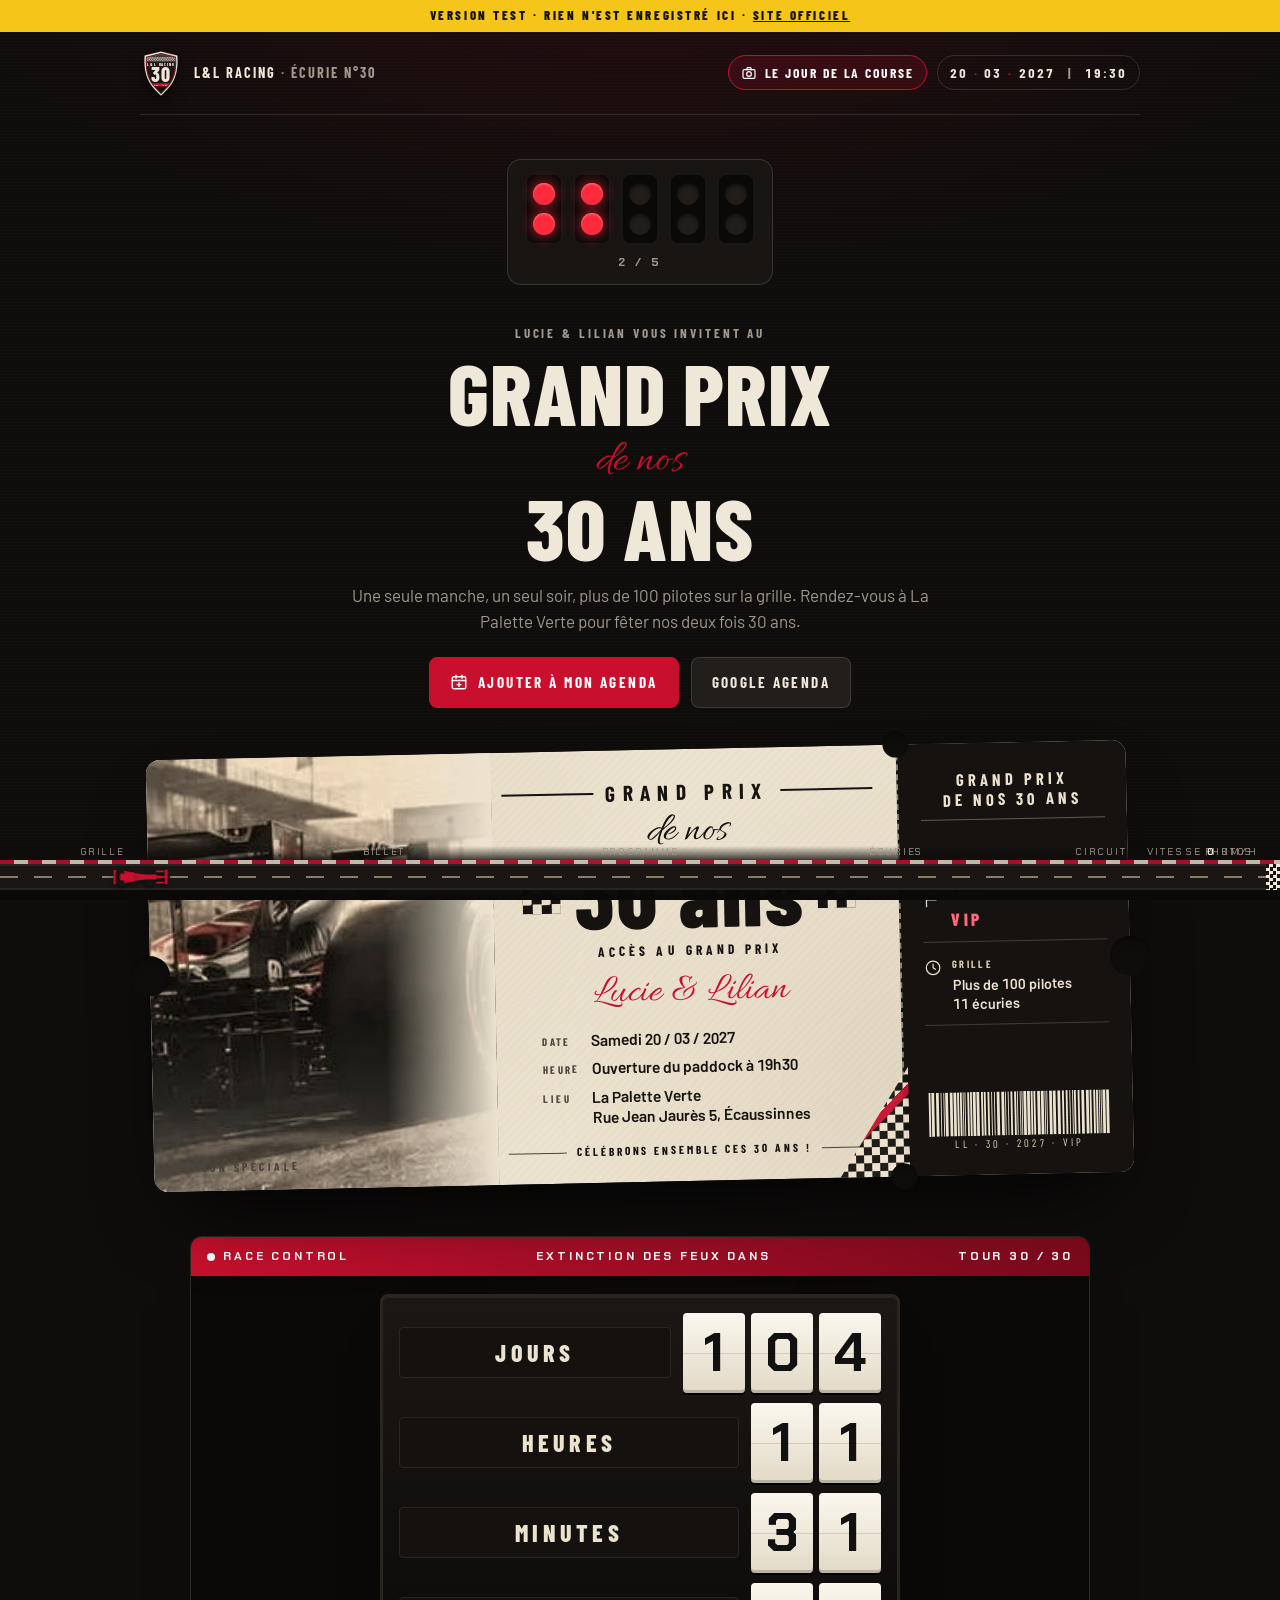
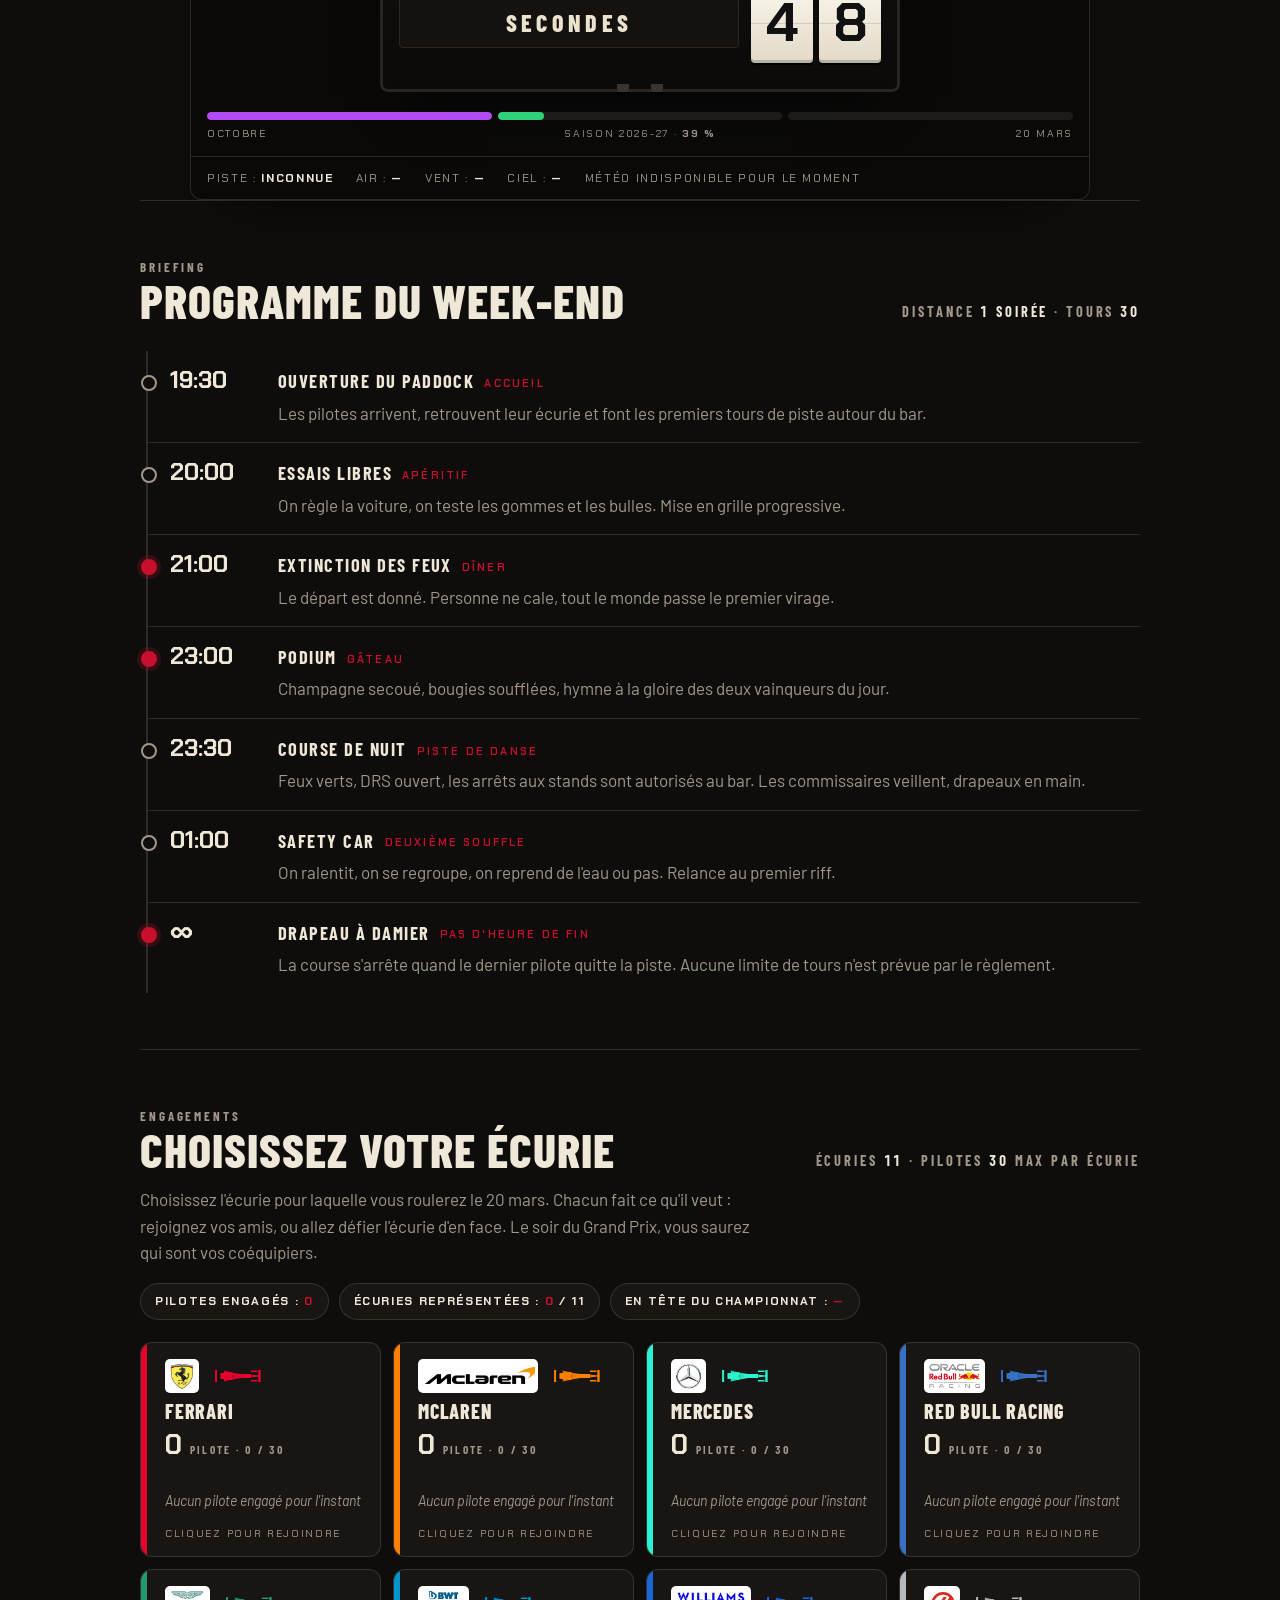
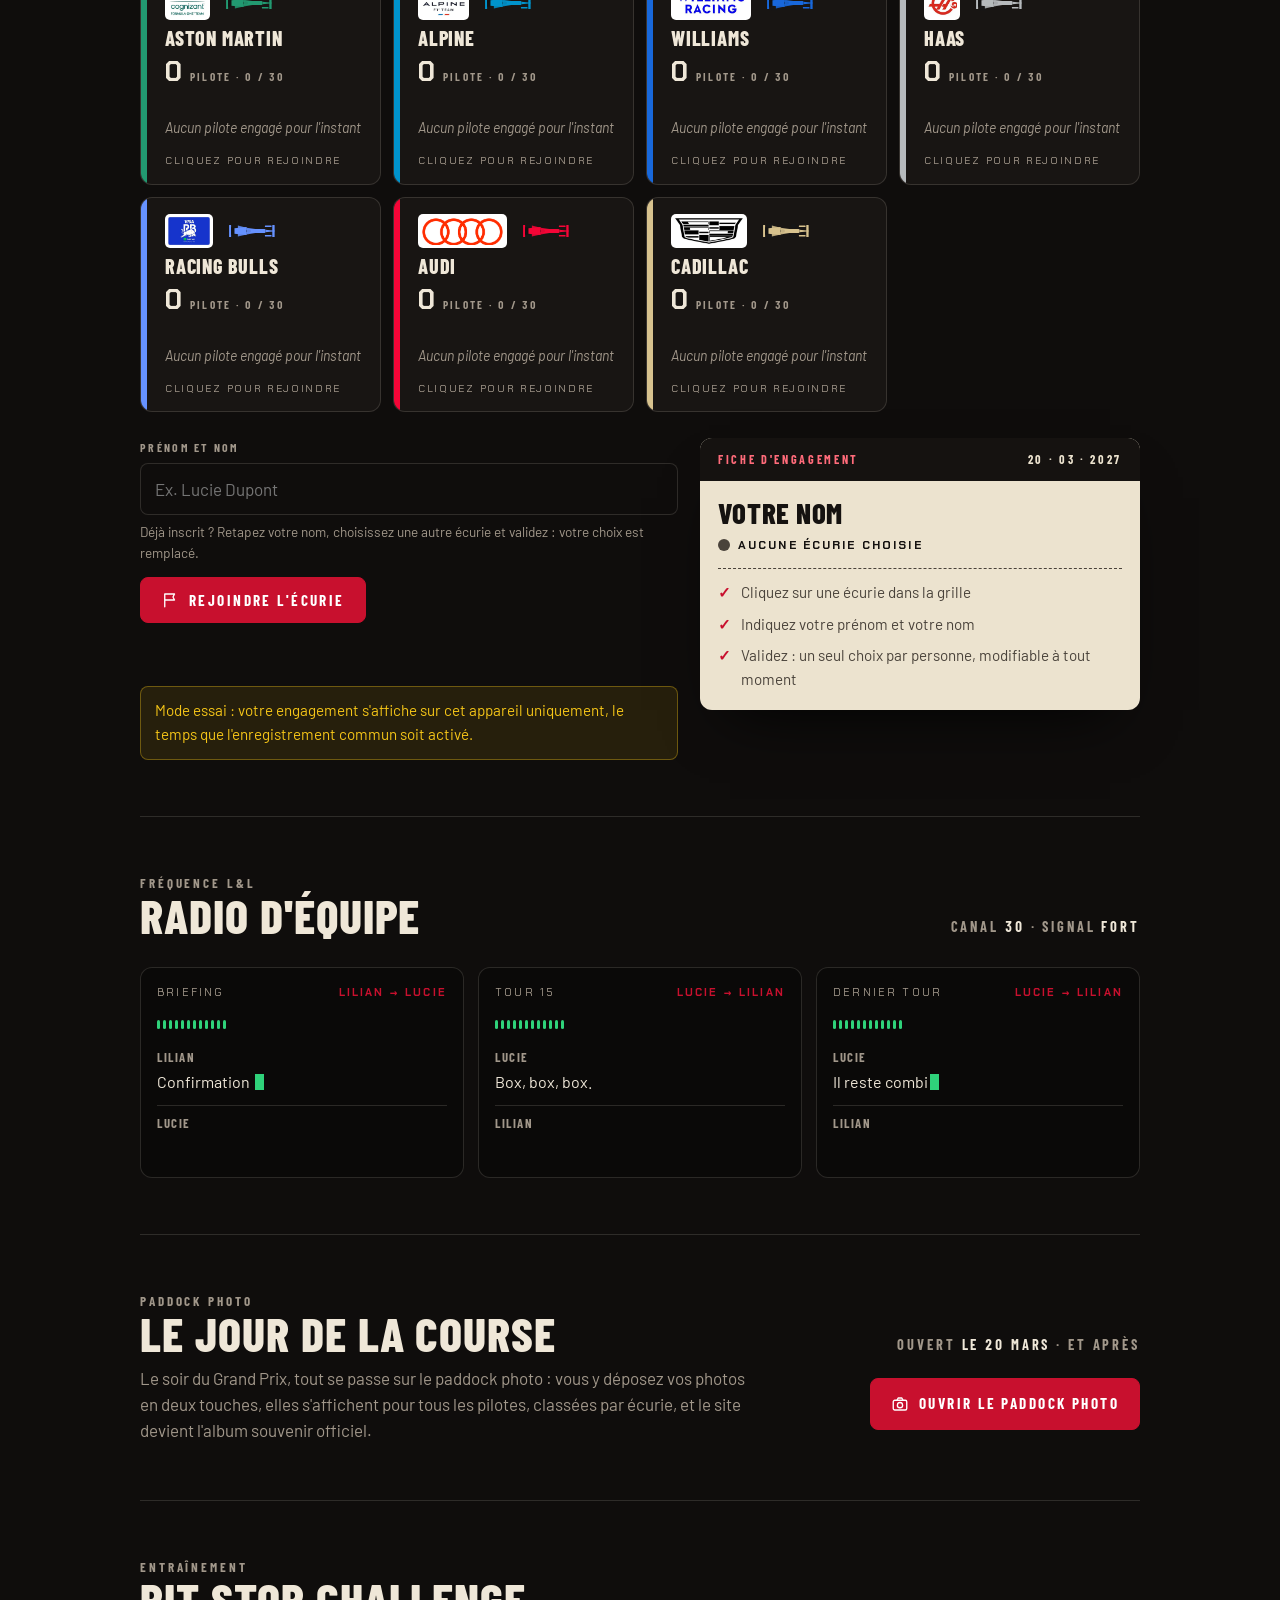
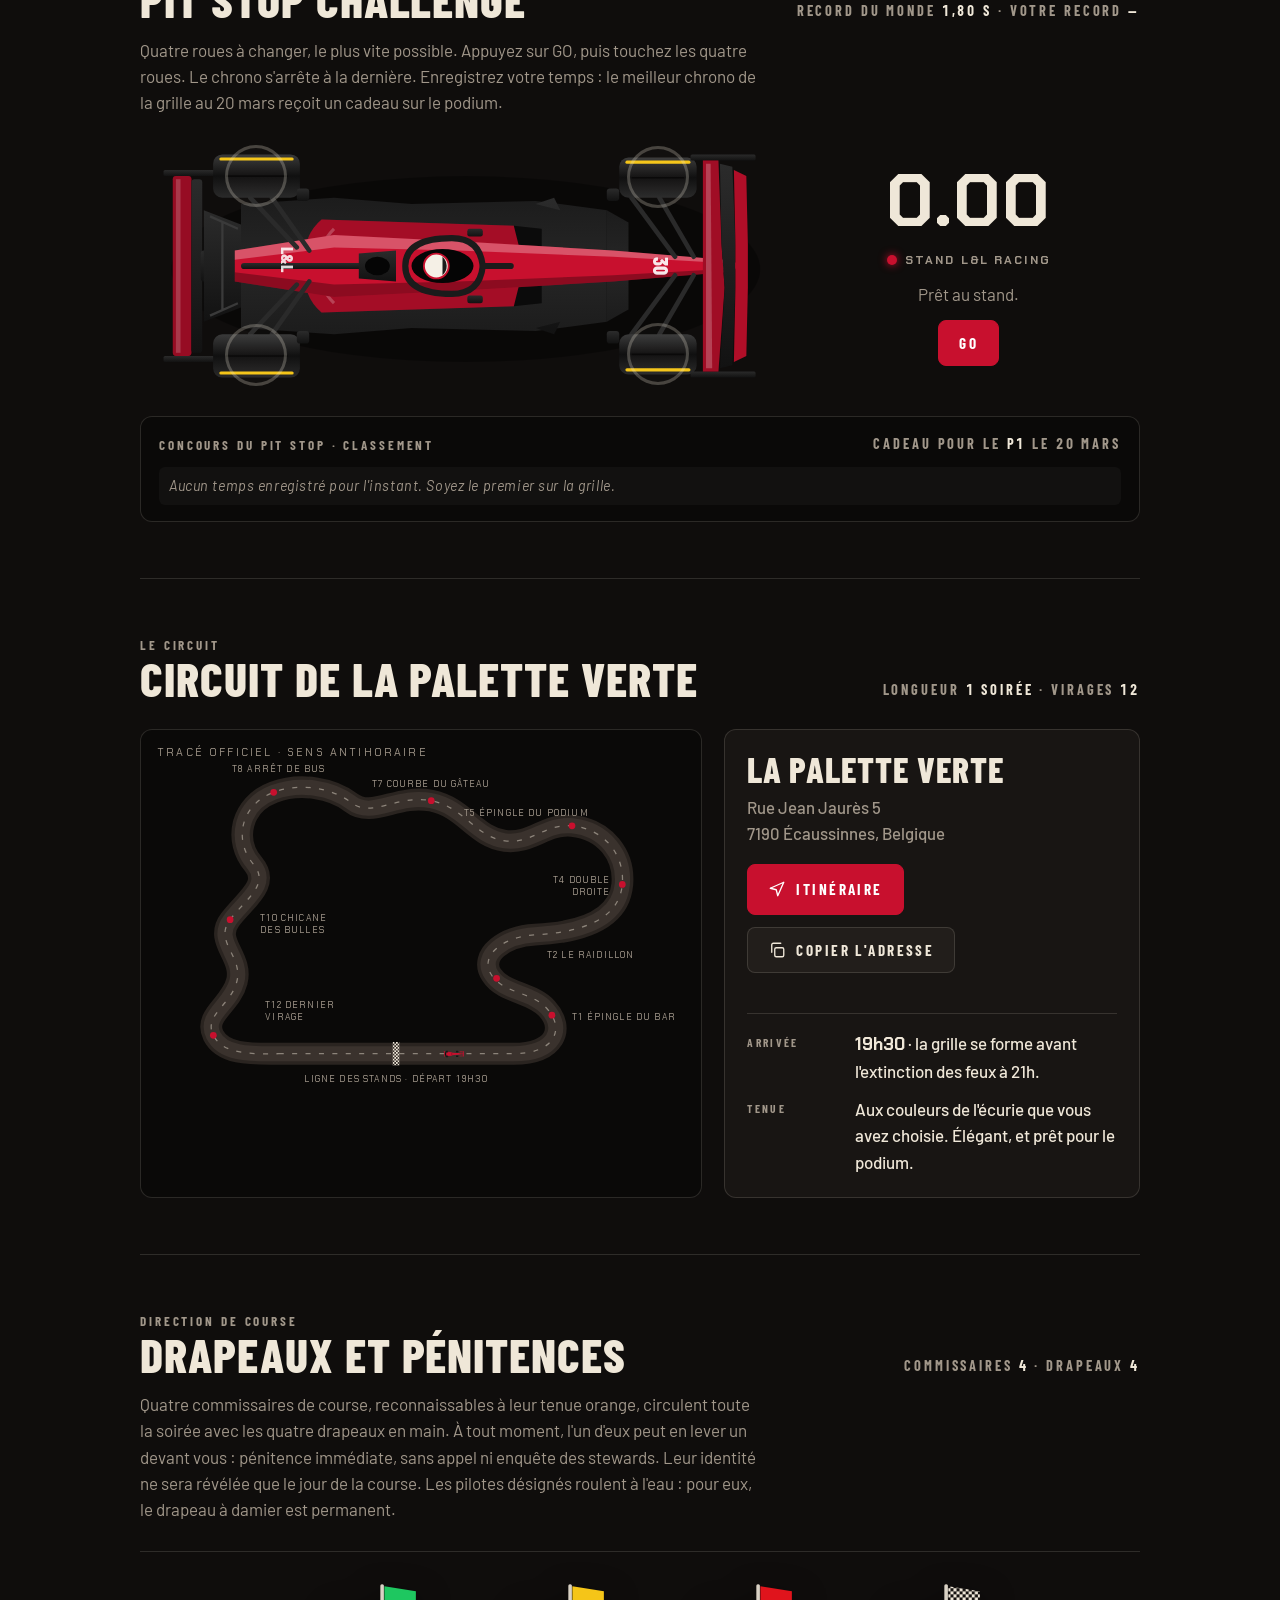
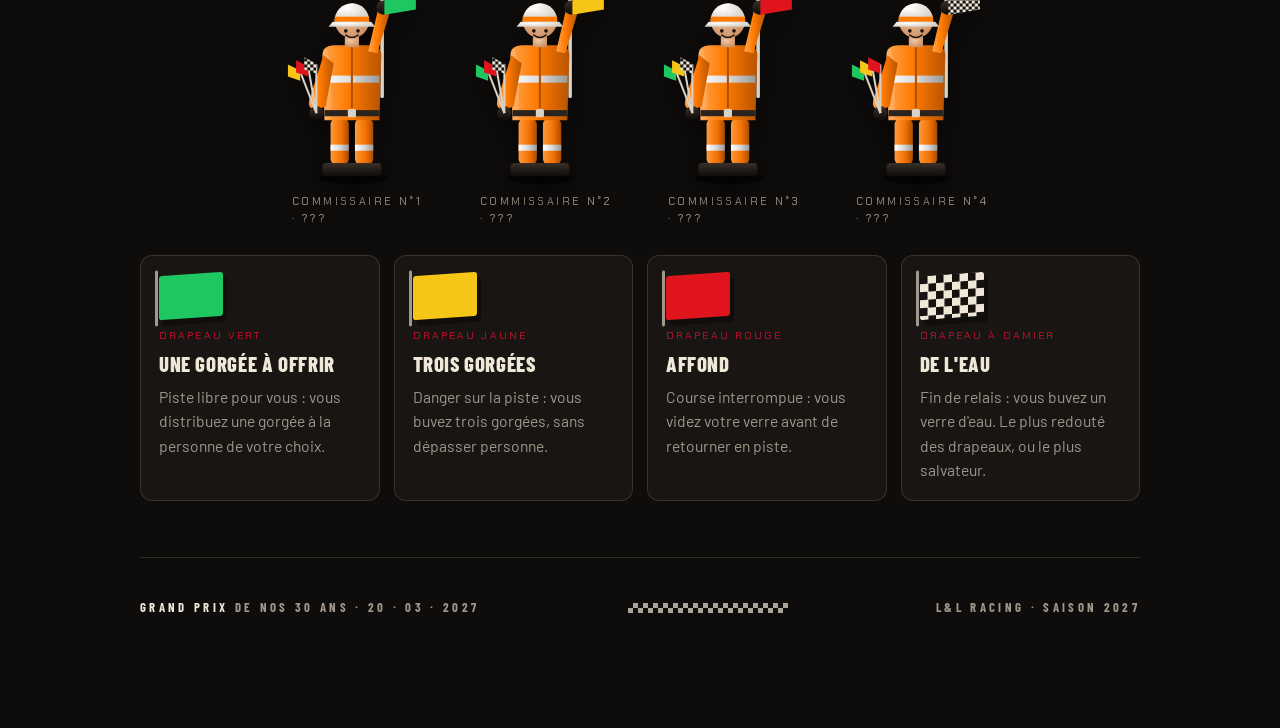
==== test/index.html @ 1ab11c01 "Nouvel écusson L&L Racing (bande à damier, 30 en vedette, bordure métal) : en-tête, icônes, image d'" ====
<!doctype html>
<html lang="fr">
<head>
<meta charset="utf-8">
<meta name="viewport" content="width=device-width,initial-scale=1,viewport-fit=cover">
<title>TEST · Grand Prix de nos 30 ans</title>
<meta name="description" content="Lucie et Lilian vous invitent au Grand Prix de leurs 30 ans : samedi 20 mars 2027, 19h30, La Palette Verte, Écaussinnes.">
<meta name="robots" content="noindex, nofollow">
<base href="../">
<meta name="theme-color" content="#0f0d0c">
<link rel="canonical" href="https://grandprix30ans.be/">
<meta property="og:type" content="website">
<meta property="og:locale" content="fr_BE">
<meta property="og:site_name" content="L&amp;L Racing">
<meta property="og:title" content="Grand Prix de nos 30 ans">
<meta property="og:description" content="Lucie et Lilian vous invitent : samedi 20 mars 2027, 19h30, La Palette Verte, Écaussinnes. Choisissez votre écurie.">
<meta property="og:url" content="https://grandprix30ans.be/">
<meta property="og:image" content="https://grandprix30ans.be/og.jpg">
<meta property="og:image:width" content="1200">
<meta property="og:image:height" content="630">
<meta property="og:image:alt" content="Billet d'accès au Grand Prix de nos 30 ans">
<meta name="twitter:card" content="summary_large_image">
<meta name="twitter:title" content="Grand Prix de nos 30 ans">
<meta name="twitter:description" content="Samedi 20 mars 2027, 19h30, La Palette Verte, Écaussinnes.">
<meta name="twitter:image" content="https://grandprix30ans.be/og.jpg">
<link rel="icon" type="image/png" sizes="192x192" href="icon-192.png">
<link rel="icon" type="image/png" sizes="512x512" href="icon-512.png">
<link rel="apple-touch-icon" href="apple-touch-icon.png">
<link rel="manifest" href="manifest.webmanifest">
<meta name="apple-mobile-web-app-capable" content="yes">
<meta name="apple-mobile-web-app-status-bar-style" content="black-translucent">
<meta name="apple-mobile-web-app-title" content="GP 30 ans">
<link rel="preconnect" href="https://fonts.googleapis.com">
<link rel="preconnect" href="https://fonts.gstatic.com" crossorigin>
<link rel="stylesheet" href="https://fonts.googleapis.com/css2?family=Barlow+Condensed:wght@500;700;800&family=Barlow:wght@400;500;600&family=Chakra+Petch:wght@600;700&family=Allura&display=swap">
<style>
/* Layout : un paddock de nuit. Un billet crème sur carbone, puis des blocs façon écran de chronométrage. Le rouge course est utilisé une fois par section ; les couleurs de secteur (violet, vert, jaune) sont réservées au chrono. */
:root{
  --bg:#0f0d0c;
  --bg-2:#181513;
  --bg-3:#221e1b;
  --fg:#efe7d8;
  --muted:#a1978a;
  --line:rgba(239,231,216,.14);
  --red:#c8102e;
  --paper:#ece3cf;
  --paper-2:#dccfb4;
  --ink:#151210;
  --ink-soft:#4a433b;
  --purple:#b14bf4;
  --green:#2fd27a;
  --yellow:#f5c518;
  --display:"Barlow Condensed","Arial Narrow",Impact,sans-serif;
  --body:"Barlow","Helvetica Neue",Arial,sans-serif;
  --script:"Allura","Brush Script MT",cursive;
  --mono:"Chakra Petch","Barlow Condensed",monospace;
  color-scheme:dark;
}
*{box-sizing:border-box}
html{background:var(--bg);scroll-behavior:smooth}
body{margin:0;background:var(--bg);color:var(--fg);font-family:var(--body);font-size:17px;line-height:1.55;-webkit-font-smoothing:antialiased}
img{max-width:100%}
[hidden]{display:none!important}
body::before{content:"";position:fixed;inset:0;pointer-events:none;z-index:0;
  background:radial-gradient(1200px 600px at 50% -10%,rgba(200,16,46,.14),transparent 60%),
             repeating-linear-gradient(0deg,rgba(255,255,255,.012) 0 1px,transparent 1px 3px)}
.wrap{position:relative;z-index:1;max-width:1080px;margin-inline:auto;padding-inline:clamp(16px,4vw,40px);padding-block:0 110px}
a{color:inherit}
h1,h2,h3{margin:0;text-wrap:balance}
.eyebrow{font-family:var(--display);font-weight:700;font-size:.82rem;letter-spacing:.22em;text-transform:uppercase;color:var(--muted);margin:0}
.sec-title{font-family:var(--display);font-weight:800;text-transform:uppercase;font-size:clamp(2rem,5vw,3rem);letter-spacing:.02em;line-height:.95}
section{padding-block:56px;border-top:1px solid var(--line)}
.lead{max-width:62ch;color:var(--muted);margin:14px 0 0}
.sec-head{display:flex;align-items:flex-end;justify-content:space-between;gap:16px;flex-wrap:wrap}
.lap{font-family:var(--display);font-weight:700;font-size:.9rem;letter-spacing:.2em;color:var(--muted);text-transform:uppercase;font-variant-numeric:tabular-nums;margin:0}
.lap b{color:var(--fg)}
.btn{display:inline-flex;align-items:center;justify-content:center;gap:10px;font-family:var(--display);font-weight:700;letter-spacing:.16em;text-transform:uppercase;font-size:.95rem;padding:13px 20px;border-radius:8px;border:1px solid var(--line);background:var(--bg-3);color:var(--fg);text-decoration:none;cursor:pointer;transition:transform .15s,background .15s}
.btn:hover{transform:translateY(-1px);background:#2b2622}
.btn:disabled{opacity:.5;cursor:not-allowed;transform:none}
.btn:focus-visible,input:focus-visible,textarea:focus-visible,.light-panel:focus-visible{outline:2px solid var(--red);outline-offset:2px}
.btn.primary{background:var(--red);border-color:var(--red);color:#fff}
.btn.primary:hover{background:#d8183a}
.btn svg{width:18px;height:18px;fill:none;stroke:currentColor;stroke-width:1.8;stroke-linecap:round;stroke-linejoin:round;flex:none}
.card{background:var(--bg-2);border:1px solid var(--line);border-radius:12px;padding:22px}
.status{font-size:.95rem;color:var(--muted);min-height:1.4em;margin:0}

/* Barre du haut */
.topbar{display:flex;align-items:center;justify-content:space-between;gap:16px;padding-block:18px;border-bottom:1px solid var(--line);flex-wrap:wrap}
.brand{display:flex;align-items:center;gap:12px;font-family:var(--display);font-weight:700;letter-spacing:.14em;text-transform:uppercase;font-size:.9rem}
.brand svg{width:42px;height:46px;filter:drop-shadow(0 4px 8px rgba(0,0,0,.5))}
.brand span span{color:var(--muted)}
.chip{font-family:var(--display);font-weight:700;letter-spacing:.14em;font-size:.85rem;text-transform:uppercase;border:1px solid var(--line);padding:6px 12px;border-radius:999px;font-variant-numeric:tabular-nums;white-space:nowrap}
.chip i{color:var(--red);font-style:normal;margin-inline:6px}
.topright{display:flex;gap:10px;align-items:center;flex-wrap:wrap}
.chip-link{display:inline-flex;align-items:center;gap:8px;text-decoration:none;border-color:var(--red);color:#fff;background:rgba(200,16,46,.16)}
.chip-link:hover{background:rgba(200,16,46,.3)}
.chip-link svg{width:16px;height:16px;fill:none;stroke:currentColor;stroke-width:1.8;stroke-linecap:round;stroke-linejoin:round}

/* Procédure de départ */
.hero{padding-block:44px 8px;text-align:center;border-top:0}
.light-panel{display:inline-flex;flex-direction:column;align-items:center;gap:10px;margin:0 auto 22px;padding:14px 18px 12px;border-radius:14px;background:var(--bg-2);border:1px solid var(--line);cursor:pointer;user-select:none}
.lights{display:flex;gap:12px}
.lcol{display:flex;flex-direction:column;gap:8px;padding:8px 6px;background:#0a0908;border-radius:8px;border:1px solid rgba(255,255,255,.06)}
.light{width:22px;height:22px;border-radius:50%;background:#241e1b;box-shadow:inset 0 2px 4px rgba(0,0,0,.7);transition:background .12s,box-shadow .12s}
.light.red{background:#ff2a3c;box-shadow:0 0 14px rgba(255,42,60,.8),inset 0 1px 2px rgba(255,255,255,.4)}
.light.green{background:#38f27a;box-shadow:0 0 16px rgba(56,242,122,.85),inset 0 1px 2px rgba(255,255,255,.4)}
.light-label{font-family:var(--mono);font-weight:700;letter-spacing:.3em;text-transform:uppercase;font-size:.72rem;color:var(--muted);min-height:1.2em}
.light-label.go{color:#38f27a}
.hero .eyebrow{margin-bottom:10px}
.hero h1{font-family:var(--display);font-weight:800;text-transform:uppercase;line-height:.9;font-size:clamp(2.6rem,8vw,5.4rem);letter-spacing:.01em}
.hero h1 span{display:block;font-family:var(--script);text-transform:none;font-weight:400;font-size:.52em;letter-spacing:0;color:var(--red);line-height:1.1;margin-block:6px 2px}
.hero p{color:var(--muted);max-width:60ch;margin:16px auto 0}
.hero .hint{font-family:var(--mono);font-size:.74rem;letter-spacing:.14em;text-transform:uppercase;margin-top:10px;color:var(--muted)}
.hero-actions{justify-content:center;margin-top:22px}

/* Billet */
.ticket-stage{padding-block:34px 10px;perspective:1600px}
.ticket{position:relative;display:grid;grid-template-columns:minmax(0,1fr) 230px;background:var(--paper);color:var(--ink);border-radius:14px;margin-inline:auto;max-width:980px;
  box-shadow:0 40px 80px -30px rgba(0,0,0,.9),0 2px 0 rgba(255,255,255,.08) inset;
  background-image:radial-gradient(circle at 20% 30%,rgba(120,90,50,.08),transparent 40%),radial-gradient(circle at 80% 80%,rgba(120,90,50,.1),transparent 45%),repeating-linear-gradient(135deg,rgba(0,0,0,.015) 0 2px,transparent 2px 6px);
  transform:rotate(-1.2deg);transition:transform .5s cubic-bezier(.2,.8,.2,1)}
.ticket:hover{transform:rotate(0deg) translateY(-4px)}
.notch{position:absolute;width:40px;height:40px;border-radius:50%;background:var(--bg);z-index:3;box-shadow:inset 0 6px 10px -6px rgba(0,0,0,.8)}
.notch.l{left:-20px;top:50%;margin-top:-20px}
.notch.r{right:-20px;top:50%;margin-top:-20px}
.notch.pt,.notch.pb{width:26px;height:26px;right:230px;margin-right:-13px}
.notch.pt{top:-13px}
.notch.pb{bottom:-13px}
.t-main{display:grid;grid-template-columns:minmax(0,46%) minmax(0,1fr);min-width:0}
.t-photo{position:relative;overflow:hidden;border-radius:14px 0 0 14px;min-height:300px}
.t-photo img{position:absolute;inset:0;width:100%;height:100%;object-fit:cover;object-position:35% 60%;filter:sepia(.3) contrast(1.05);display:block}
.t-photo::after{content:"";position:absolute;inset:0;background:linear-gradient(90deg,transparent 68%,var(--paper) 100%),linear-gradient(0deg,rgba(236,227,207,.2),transparent 40%)}
.t-photo .ed{position:absolute;left:18px;bottom:14px;font-family:var(--display);font-weight:700;letter-spacing:.3em;font-size:.72rem;text-transform:uppercase;color:var(--ink-soft);z-index:2}
.t-body{padding:26px 24px 22px 10px;display:flex;flex-direction:column;align-items:center;text-align:center;min-width:0;position:relative}
.t-head{display:flex;align-items:center;gap:12px;width:100%;font-family:var(--display);font-weight:700;letter-spacing:.34em;text-transform:uppercase;font-size:clamp(1rem,2.2vw,1.35rem)}
.t-head::before,.t-head::after{content:"";flex:1;height:2px;background:var(--ink)}
.t-script{font-family:var(--script);font-size:clamp(2rem,4vw,2.6rem);line-height:1;margin-top:4px}
.t-30{display:flex;align-items:center;gap:14px;font-family:var(--display);font-weight:800;font-size:clamp(3.4rem,7.5vw,5.6rem);line-height:.9;letter-spacing:.02em;margin-top:-2px}
.flag{width:.42em;height:.42em;background:conic-gradient(var(--ink) 25%,transparent 0 50%,var(--ink) 0 75%,transparent 0);background-size:50% 50%;flex:none}
.t-sub{font-family:var(--display);font-weight:700;letter-spacing:.3em;text-transform:uppercase;font-size:.85rem;margin-top:6px}
.t-names{font-family:var(--script);font-size:clamp(1.9rem,3.6vw,2.5rem);color:var(--red);line-height:1;margin-top:12px}
.t-meta{display:grid;grid-template-columns:auto 1fr;gap:8px 12px;margin:16px 0 0;text-align:left;width:100%;max-width:300px}
.t-meta dt{font-family:var(--display);font-weight:700;letter-spacing:.22em;font-size:.68rem;text-transform:uppercase;color:var(--ink-soft);padding-top:3px}
.t-meta dd{margin:0;font-weight:600;font-size:.98rem;line-height:1.3;font-variant-numeric:tabular-nums}
.t-foot{margin-top:auto;padding-top:16px;font-family:var(--display);font-weight:700;letter-spacing:.26em;text-transform:uppercase;font-size:.72rem;display:flex;align-items:center;gap:10px;width:100%}
.t-foot::before,.t-foot::after{content:"";flex:1;height:1px;background:var(--ink-soft)}
.t-stripe{position:absolute;right:-6px;bottom:0;width:70px;height:110px;pointer-events:none;
  background:linear-gradient(135deg,transparent 48%,var(--red) 48% 54%,transparent 54%),conic-gradient(var(--ink) 25%,var(--paper) 0 50%,var(--ink) 0 75%,var(--paper) 0);
  background-size:100% 100%,16px 16px;clip-path:polygon(100% 0,100% 100%,0 100%);opacity:.95}
.t-stub{background:var(--ink);color:var(--paper);padding:26px 22px 22px;border-radius:0 14px 14px 0;border-left:2px dashed rgba(236,227,207,.55);display:flex;flex-direction:column;justify-content:space-between;gap:16px;min-width:0}
.t-stub .s-mid{display:grid;gap:14px}
.t-stub .s-title{font-family:var(--display);font-weight:700;letter-spacing:.24em;text-transform:uppercase;font-size:1.05rem;line-height:1.2;text-align:center;padding-bottom:10px;border-bottom:1px solid rgba(236,227,207,.35)}
.t-stub .s-row{display:grid;grid-template-columns:auto 1fr;gap:4px 10px;padding-bottom:10px;border-bottom:1px solid rgba(236,227,207,.2)}
.t-stub .s-row svg{width:18px;height:18px;grid-row:span 2;align-self:start;margin-top:2px;fill:none;stroke:var(--paper);stroke-width:1.6;stroke-linecap:round;stroke-linejoin:round}
.t-stub .s-k{font-family:var(--display);font-weight:700;letter-spacing:.22em;font-size:.66rem;text-transform:uppercase;color:var(--paper-2)}
.t-stub .s-v{font-weight:600;font-size:.9rem;line-height:1.3;font-variant-numeric:tabular-nums}
.t-stub .s-v.vip{color:#ff6b7a;font-family:var(--display);font-weight:800;letter-spacing:.2em;font-size:1.1rem}
.barcode{display:block;width:100%;height:44px}
.barcode rect{fill:var(--paper)}
.t-stub .s-code{text-align:center;font-family:var(--display);letter-spacing:.3em;font-size:.68rem;color:var(--paper-2)}
.t-stub .s-tag{margin-top:auto;text-align:center;font-family:var(--display);font-weight:700;letter-spacing:.22em;text-transform:uppercase;font-size:.66rem;line-height:1.7;position:relative;padding-top:8px}
.t-stub .s-tag::before{content:"";position:absolute;top:0;left:30%;right:30%;height:2px;background:var(--red)}

/* Chrono façon écran de chronométrage */
.timing{margin:44px auto 0;max-width:900px;background:#0a0908;border:1px solid var(--line);border-radius:12px;overflow:hidden;box-shadow:0 30px 60px -40px rgba(0,0,0,.9)}
.timing-head{display:flex;align-items:center;justify-content:space-between;gap:12px;padding:10px 16px;background:linear-gradient(90deg,var(--red),#7a0a1c);font-family:var(--mono);font-weight:700;letter-spacing:.24em;text-transform:uppercase;font-size:.74rem;color:#fff;flex-wrap:wrap}
.timing-head .live{display:inline-flex;align-items:center;gap:8px}
.timing-head .live i{width:8px;height:8px;border-radius:50%;background:#fff;animation:blink 1.2s infinite}
@keyframes blink{50%{opacity:.25}}
.pitboard{position:relative;margin:18px auto 6px;width:min(100%,520px);padding:16px 16px 26px;background:linear-gradient(180deg,#1b1714,#0b0a09);border:3px solid #2b2521;border-radius:8px;box-shadow:0 30px 50px -30px rgba(0,0,0,.9),inset 0 1px 0 rgba(255,255,255,.06);display:grid;gap:10px}
.pb-row{display:grid;grid-template-columns:minmax(0,1fr) auto;align-items:center;gap:12px}
.pb-k{font-family:var(--display);font-weight:800;text-transform:uppercase;letter-spacing:.18em;font-size:clamp(1rem,3.4vw,1.5rem);color:var(--paper);padding:6px 12px;background:#15110f;border:1px solid #2b2521;border-radius:4px;text-align:center}
.pb-v{display:flex;gap:6px}
.tile{display:inline-grid;place-items:center;width:clamp(40px,11vw,62px);height:clamp(52px,14vw,80px);font-family:var(--mono);font-weight:700;font-size:clamp(2rem,7vw,3.4rem);line-height:1;color:#111;background:linear-gradient(180deg,#fbf7ee,#e2d9c6);border-radius:4px;box-shadow:inset 0 -3px 0 rgba(0,0,0,.18),0 2px 0 #000;font-variant-numeric:tabular-nums;position:relative;transform-origin:50% 50%}
.tile::after{content:"";position:absolute;left:0;right:0;top:50%;height:1px;background:rgba(0,0,0,.12)}
.tile.flip{animation:flip .35s ease-out}
@keyframes flip{0%{transform:rotateX(70deg)}100%{transform:rotateX(0)}}
.pb-grip{position:absolute;left:50%;bottom:-3px;transform:translateX(-50%);display:flex;gap:22px}
.pb-grip i{display:block;width:12px;height:8px;background:#3a322d;border-radius:0 0 3px 3px}
.sectors{display:grid;grid-template-columns:repeat(3,1fr);gap:6px;padding:14px 16px 6px}
.sector{height:8px;border-radius:4px;background:#1e1a17;position:relative;overflow:hidden}
.sector::after{content:"";position:absolute;inset:0;width:var(--p,0%);background:var(--c,var(--muted));border-radius:4px;transition:width 1s}
.sector-labels{display:grid;grid-template-columns:repeat(3,1fr);gap:6px;padding:0 16px 14px;font-family:var(--mono);font-size:.66rem;letter-spacing:.16em;text-transform:uppercase;color:var(--muted)}
.sector-labels span:nth-child(2){text-align:center}
.sector-labels span:nth-child(3){text-align:right}
.timing-foot{display:flex;flex-wrap:wrap;gap:8px 22px;padding:12px 16px;border-top:1px solid var(--line);font-family:var(--mono);font-size:.74rem;letter-spacing:.14em;text-transform:uppercase;color:var(--muted)}
.timing-foot b{color:var(--fg);font-weight:700}

/* Programme */
.prog{list-style:none;margin:28px 0 0;padding:0;border-left:2px solid var(--line);margin-left:6px}
.prog li{display:grid;grid-template-columns:92px minmax(0,1fr);gap:16px;padding:16px 0 16px 22px;position:relative;border-bottom:1px solid var(--line)}
.prog li:last-child{border-bottom:0}
.prog li::before{content:"";position:absolute;left:-7px;top:24px;width:12px;height:12px;border-radius:50%;background:var(--bg);border:2px solid var(--muted)}
.prog li.key::before{background:var(--red);border-color:var(--red);box-shadow:0 0 0 4px rgba(200,16,46,.2)}
.prog time{font-family:var(--mono);font-weight:700;font-size:1.5rem;line-height:1.1;font-variant-numeric:tabular-nums}
.prog h3{font-family:var(--display);font-weight:700;text-transform:uppercase;letter-spacing:.08em;font-size:1.15rem}
.prog h3 small{font-family:var(--mono);font-weight:600;font-size:.68rem;letter-spacing:.2em;color:var(--red);margin-left:10px;vertical-align:middle}
.prog p{margin:4px 0 0;color:var(--muted)}

/* Grille de départ : écuries */
.grid-summary{display:flex;gap:10px;flex-wrap:wrap;margin-top:18px}
.pill{font-family:var(--mono);font-weight:700;letter-spacing:.14em;text-transform:uppercase;font-size:.74rem;padding:8px 14px;border:1px solid var(--line);border-radius:999px;background:var(--bg-2);color:var(--fg)}
.pill b{color:var(--red)}
.teams{display:grid;grid-template-columns:repeat(auto-fill,minmax(210px,1fr));gap:12px;margin-top:22px}
.team{position:relative;text-align:left;background:var(--bg-2);border:1px solid var(--line);border-radius:12px;padding:16px 16px 14px;cursor:pointer;color:var(--fg);font:inherit;display:flex;flex-direction:column;gap:10px;transition:transform .15s,border-color .15s,box-shadow .15s;overflow:hidden}
.team::before{content:"";position:absolute;left:0;top:0;bottom:0;width:6px;background:var(--tc)}
.team:hover{transform:translateY(-2px);border-color:rgba(239,231,216,.3)}
.team.selected{border-color:var(--tc);box-shadow:0 0 0 1px var(--tc),0 16px 40px -24px var(--tc)}
.team.full{cursor:not-allowed;opacity:.72}
.team.full:hover{transform:none}
.team-head{display:flex;align-items:center;justify-content:space-between;gap:10px;padding-left:8px}
.team-id{display:flex;align-items:center;gap:10px;min-width:0}
.tcode{display:inline-grid;place-items:center;flex:none;min-width:44px;height:26px;padding:0 7px;border-radius:4px;background:var(--tc);color:#0b0a09;font-family:var(--mono);font-weight:700;font-size:.8rem;letter-spacing:.08em;box-shadow:inset 0 -2px 0 rgba(0,0,0,.25)}
.tcode.dark{color:#fff}
.tlogo{display:block;flex:none;height:34px;width:auto;max-width:120px;object-fit:contain;background:#fff;border-radius:5px;padding:3px}
.standings .tlogo{height:24px;max-width:70px;padding:2px}
.reg-side .tlogo{height:22px;max-width:64px;padding:2px;display:inline-block;vertical-align:middle}
.team-name{font-family:var(--display);font-weight:800;text-transform:uppercase;letter-spacing:.04em;font-size:1.25rem;line-height:1;padding-left:8px;margin-top:-2px}
.team-car{width:54px;height:22px;flex:none;color:var(--tc)}
.team-count{display:flex;align-items:baseline;gap:8px;padding-left:8px;font-family:var(--mono);font-weight:700;font-size:1.7rem;line-height:1;font-variant-numeric:tabular-nums}
.team-count small{font-family:var(--display);font-weight:700;font-size:.7rem;letter-spacing:.2em;text-transform:uppercase;color:var(--muted)}
.team-bar{margin-left:8px;height:8px;border-radius:4px;background:#1e1a17;overflow:hidden;position:relative}
.team-bar::after{content:"";position:absolute;inset:0;background:repeating-linear-gradient(90deg,transparent 0 calc(100% / 30 - 1px),rgba(15,13,12,.9) calc(100% / 30 - 1px) calc(100% / 30))}
.team-bar i{display:block;height:100%;background:var(--tc);border-radius:4px;transition:width .6s;box-shadow:0 0 10px var(--tc)}
.members{display:flex;flex-wrap:wrap;gap:6px;padding-left:8px;min-height:30px;align-content:flex-start}
.member{font-size:.85rem;line-height:1.3;padding:4px 10px;border-radius:999px;background:rgba(255,255,255,.06);border:1px solid var(--line);overflow-wrap:anywhere}
.member.mine{border-color:var(--tc);background:rgba(255,255,255,.12);color:#fff;font-weight:600}
.members .empty{color:var(--muted);font-size:.88rem;font-style:italic;padding:4px 0}
.team-foot{display:flex;justify-content:space-between;align-items:center;padding-left:8px;font-family:var(--mono);font-size:.66rem;letter-spacing:.16em;text-transform:uppercase;color:var(--muted)}
.team-foot b{color:var(--fg)}
.adminbar{display:flex;align-items:center;gap:12px;flex-wrap:wrap;margin-top:18px;padding:12px 14px;border:1px dashed var(--yellow);border-radius:10px;background:rgba(245,197,24,.06)}
.adminbar input{width:120px}
.adminbar.on{border-style:solid}
.member .x.ed,.leader li .x.ed{color:var(--yellow)}
.member .x,.leader li .x,.seat .x{margin-left:6px;border:0;background:none;color:#ff6b7a;font-weight:700;cursor:pointer;font-size:1rem;line-height:1;padding:0 2px}
.member .x:hover,.leader li .x:hover{color:#fff}
.standings{margin-top:22px;background:#0a0908;border:1px solid var(--line);border-radius:12px;padding:16px 18px}
.standings ol{list-style:none;margin:12px 0 0;padding:0;display:grid;gap:7px}
.standings li{display:grid;grid-template-columns:28px 190px minmax(0,1fr) 36px;gap:10px;align-items:center;font-family:var(--mono);font-size:.82rem;letter-spacing:.06em;text-transform:uppercase}
.standings li .pos{color:var(--muted)}
.standings li .bar{height:10px;border-radius:5px;background:#1e1a17;overflow:hidden}
.standings li .bar i{display:block;height:100%;width:var(--w,0%);background:var(--tc);transition:width .6s}
.standings li .n{text-align:right;font-variant-numeric:tabular-nums}
.reg{display:grid;grid-template-columns:minmax(0,1.1fr) minmax(0,.9fr);gap:22px;margin-top:26px;align-items:start}
.reg form{display:grid;gap:14px}
.field{display:grid;gap:6px}
.field label{font-family:var(--display);font-weight:700;letter-spacing:.2em;font-size:.74rem;text-transform:uppercase;color:var(--muted)}
.field small{color:var(--muted);font-size:.85rem}
input[type=text],textarea{width:100%;font:inherit;color:var(--fg);background:var(--bg);border:1px solid var(--line);border-radius:8px;padding:12px 14px;min-width:0}
textarea{min-height:72px;resize:vertical}
.two{display:grid;grid-template-columns:1fr 1fr;gap:12px}
.btn-row{display:flex;gap:12px;flex-wrap:wrap;align-items:center}
.linkbtn{background:none;border:0;color:var(--muted);font:inherit;font-size:.9rem;text-decoration:underline;cursor:pointer;padding:0}
.linkbtn:hover{color:var(--fg)}
.reg-side{position:relative;background:var(--paper);color:var(--ink);border-radius:12px;overflow:hidden;box-shadow:0 30px 60px -30px rgba(0,0,0,.9)}
.reg-side .ph{background:var(--ink);color:var(--paper);padding:12px 18px;display:flex;justify-content:space-between;align-items:center;gap:12px;font-family:var(--display);font-weight:700;letter-spacing:.22em;text-transform:uppercase;font-size:.76rem}
.reg-side .ph span{color:#ff6b7a}
.reg-side .pb{padding:18px}
.reg-side .who{font-family:var(--display);font-weight:800;text-transform:uppercase;font-size:1.8rem;line-height:1;letter-spacing:.02em;overflow-wrap:anywhere;min-height:1em}
.reg-side .tm{margin-top:8px;font-family:var(--mono);font-weight:700;letter-spacing:.18em;text-transform:uppercase;font-size:.74rem;display:flex;align-items:center;gap:8px}
.reg-side .tm i{width:12px;height:12px;border-radius:50%;background:var(--tc,var(--ink-soft));display:inline-block;flex:none}
.reg-side ul{margin:14px 0 0;padding:0;list-style:none;display:grid;gap:8px;color:var(--ink-soft);font-size:.95rem;border-top:1px dashed var(--ink-soft);padding-top:12px}
.reg-side li{display:flex;gap:10px}
.reg-side li::before{content:"✓";color:var(--red);font-weight:700}
.notice{margin-top:14px;padding:12px 14px;border-radius:8px;background:rgba(245,197,24,.1);border:1px solid rgba(245,197,24,.35);color:var(--yellow);font-size:.95rem}
.ok{color:var(--green)}
.err{color:#ff6b7a}

/* Radio */
.radios{display:grid;grid-template-columns:repeat(3,minmax(0,1fr));gap:14px;margin-top:28px}
.radio{background:#0a0908;border:1px solid var(--line);border-radius:12px;padding:16px;display:flex;flex-direction:column;gap:10px}
.radio .rh{display:flex;justify-content:space-between;align-items:center;font-family:var(--mono);font-size:.68rem;letter-spacing:.2em;text-transform:uppercase;color:var(--muted)}
.radio .rh b{color:var(--red)}
.wave{display:flex;align-items:center;gap:3px;height:28px}
.wave i{display:block;width:3px;border-radius:2px;background:var(--green);height:30%;animation:wave 1.1s ease-in-out infinite;animation-delay:calc(var(--i) * -.09s)}
@keyframes wave{0%,100%{height:25%}50%{height:95%}}
.radio p{margin:0;font-size:1rem}
.radio p b{font-family:var(--display);font-weight:700;letter-spacing:.12em;text-transform:uppercase;font-size:.8rem;color:var(--muted);display:block;margin-bottom:2px}
.radio p + p{padding-top:8px;border-top:1px solid var(--line)}
.radio p .typed::after{content:"";display:inline-block;width:.55em;height:1em;margin-left:2px;vertical-align:-2px;background:var(--green);opacity:0}
.radio p.typing .typed::after{opacity:1;animation:blink .7s steps(1) infinite}
.radio p.pending{min-height:1.4em}
.radio.tx .rh b{animation:blink 1s infinite}

/* Photos */
.photo-teaser{display:flex;align-items:center;justify-content:space-between;gap:22px;flex-wrap:wrap;margin-top:8px}
.photo-teaser .lead{margin:0}
/* Pit stop */
.pit-wrap{display:grid;grid-template-columns:minmax(0,1.3fr) minmax(0,.7fr);gap:22px;margin-top:26px;align-items:center}
.pit{position:relative;width:100%;max-width:620px;aspect-ratio:400/160;color:var(--red);margin-inline:auto}
.pit-car{position:absolute;inset:0;width:100%;height:100%}
.wheel{position:absolute;width:clamp(42px,11vw,62px);height:clamp(42px,11vw,62px);transform:translate(-50%,-50%);border-radius:50%;border:3px solid rgba(239,231,216,.55);background:rgba(239,231,216,.04);cursor:pointer;padding:0;transition:background .1s,border-color .1s,transform .1s}
.wheel:disabled{opacity:.45;cursor:default}
.wheel.armed{border-color:var(--yellow);box-shadow:0 0 0 4px rgba(245,197,24,.25);animation:pulse 1s infinite}
.wheel.done{background:rgba(47,210,122,.55);border-color:var(--green);box-shadow:0 0 18px rgba(47,210,122,.6);animation:none}
@keyframes pulse{50%{transform:translate(-50%,-50%) scale(1.08)}}
.pit-side{text-align:center;display:grid;gap:12px;justify-items:center}
.pit-clock{font-family:var(--mono);font-weight:700;font-size:clamp(3rem,10vw,4.6rem);line-height:1;font-variant-numeric:tabular-nums;letter-spacing:.02em}
.pit-verdict{color:var(--muted);min-height:1.5em}
.pit-team{font-family:var(--mono);font-weight:700;letter-spacing:.18em;text-transform:uppercase;font-size:.74rem;color:var(--muted);display:flex;align-items:center;gap:8px}
.pit-team i{width:10px;height:10px;border-radius:50%;background:var(--pc,var(--red));display:inline-block;box-shadow:0 0 8px var(--pc,var(--red))}
.contest{margin-top:26px;display:grid;gap:18px}
.pit-form{display:grid;grid-template-columns:minmax(0,1fr) minmax(0,1fr) auto;gap:12px;align-items:end;background:var(--bg-2);border:1px solid var(--line);border-radius:12px;padding:16px}
.leader{background:#0a0908;border:1px solid var(--line);border-radius:12px;padding:16px 18px}
.leader ol{list-style:none;margin:12px 0 0;padding:0;display:grid;gap:4px}
.leader li{display:grid;grid-template-columns:40px minmax(0,1fr) 90px;gap:10px;align-items:center;padding:8px 10px;border-radius:6px;background:rgba(255,255,255,.03);font-family:var(--mono);font-size:.9rem;letter-spacing:.04em}
.leader li .pos{font-weight:700;color:var(--muted)}
.leader li:first-child .pos{color:var(--yellow)}
.leader li:nth-child(2) .pos{color:#cfd3d8}
.leader li:nth-child(3) .pos{color:#c8793a}
.leader li .nm{overflow-wrap:anywhere;font-family:var(--body);font-size:1rem}
.leader li .tm{text-align:right;font-weight:700;font-variant-numeric:tabular-nums}
.leader li.mine{outline:1px solid var(--red)}
.leader li.empty{display:block;color:var(--muted);font-family:var(--body);font-style:italic}
/* Circuit */
.circuit{display:grid;grid-template-columns:minmax(0,1.15fr) minmax(0,.85fr);gap:22px;margin-top:28px;align-items:stretch}
.track-card{background:#0a0908;border:1px solid var(--line);border-radius:12px;padding:12px 12px 6px;position:relative}
.track-card svg{display:block;width:100%;height:auto}
.track-card .tn{position:absolute;left:16px;top:14px;font-family:var(--mono);font-size:.68rem;letter-spacing:.2em;text-transform:uppercase;color:var(--muted)}
.addr{font-family:var(--display);font-weight:800;text-transform:uppercase;font-size:clamp(1.6rem,3.5vw,2.2rem);line-height:1;letter-spacing:.02em;margin:0}
.addr small{display:block;font-family:var(--body);font-weight:500;text-transform:none;letter-spacing:0;font-size:1.05rem;color:var(--muted);margin-top:8px;line-height:1.5}
.facts{display:grid;gap:12px;margin:18px 0 0;padding-top:16px;border-top:1px solid var(--line)}
.facts div{display:grid;grid-template-columns:96px minmax(0,1fr);gap:12px}
.facts dt{font-family:var(--display);font-weight:700;letter-spacing:.2em;font-size:.72rem;text-transform:uppercase;color:var(--muted);padding-top:4px}
.facts dd{margin:0;font-weight:500}
.facts dd b{font-family:var(--mono);font-weight:700;font-size:1.1rem}

/* Drapeaux */
.flags{display:grid;grid-template-columns:repeat(4,minmax(0,1fr));gap:14px;margin-top:28px}
.flagcard{background:var(--bg-2);border:1px solid var(--line);border-radius:12px;padding:18px;display:flex;flex-direction:column;gap:10px}
.fl{width:64px;height:44px;border-radius:3px;transform:skewY(-4deg);box-shadow:4px 6px 0 rgba(0,0,0,.35);position:relative}
.fl::before{content:"";position:absolute;left:-4px;top:-6px;bottom:-6px;width:3px;background:var(--muted);border-radius:2px}
.fl.green{background:#1ec760}
.fl.red{background:#e0141c}
.marshals{display:flex;justify-content:center;align-items:flex-end;gap:clamp(10px,5vw,56px);margin-top:28px;padding:18px 10px 0;border-top:1px solid var(--line)}
.mshl{display:flex;flex-direction:column;align-items:center;gap:6px;width:clamp(78px,19vw,132px)}
.mshl svg{width:100%;height:auto;display:block;filter:drop-shadow(0 12px 16px rgba(0,0,0,.6));overflow:visible}
.mshl span{font-family:var(--mono);font-size:.68rem;letter-spacing:.22em;text-transform:uppercase;color:var(--muted)}
.fl.yellow{background:#f5c518}
.fl.checker{background:conic-gradient(#efe7d8 25%,#151210 0 50%,#efe7d8 0 75%,#151210 0);background-size:16px 16px}
.flagcard h3{font-family:var(--display);font-weight:800;text-transform:uppercase;font-size:1.3rem;letter-spacing:.03em;line-height:1}
.flagcard .fk{font-family:var(--mono);font-size:.66rem;letter-spacing:.2em;text-transform:uppercase;color:var(--red)}
.flagcard p{margin:0;color:var(--muted);font-size:.98rem}
.swatches{display:flex;gap:8px}
.swatches i{width:22px;height:22px;border-radius:50%;border:1px solid var(--line);display:block}

/* Pied de page */
footer{padding-top:40px;border-top:1px solid var(--line);display:flex;justify-content:space-between;align-items:center;gap:20px;flex-wrap:wrap}
footer .tag{font-family:var(--display);font-weight:700;letter-spacing:.26em;text-transform:uppercase;font-size:.8rem;color:var(--muted);margin:0}
footer .tag b{color:var(--fg)}
.chq{height:10px;width:160px;background:conic-gradient(var(--fg) 25%,transparent 0 50%,var(--fg) 0 75%,transparent 0);background-size:10px 10px;opacity:.7}

/* Easter egg Orange Army */
#crest-btn{cursor:pointer}
html.orange{--red:#ff7a00;--bg:#120c05;--bg-2:#1d1309;--bg-3:#2a1b0c;--line:rgba(255,160,80,.22);--purple:#ff9a3c}
html.orange body::before{background:radial-gradient(1200px 600px at 50% -10%,rgba(255,122,0,.35),transparent 60%),repeating-linear-gradient(0deg,rgba(255,255,255,.012) 0 1px,transparent 1px 3px)}
html.orange .pitwall .car{color:#ff7a00}
html.orange .light.red{background:#ff7a00;box-shadow:0 0 14px rgba(255,122,0,.9)}
.orange-banner{position:fixed;inset:0;z-index:80;display:flex;flex-direction:column;align-items:center;justify-content:center;gap:6px;pointer-events:none;background:radial-gradient(circle at 50% 50%,rgba(255,122,0,.55),rgba(18,12,5,.85) 70%);animation:obIn .4s ease-out}
.orange-banner .ob-line{font-family:var(--display);font-weight:800;text-transform:uppercase;letter-spacing:.3em;font-size:clamp(1rem,4vw,1.6rem);color:#fff;text-shadow:0 2px 12px rgba(0,0,0,.6)}
.orange-banner .ob-big{font-family:var(--mono);font-weight:700;font-size:clamp(6rem,30vw,16rem);line-height:.9;color:#ff7a00;text-shadow:0 0 40px rgba(255,122,0,.8),0 6px 0 #7a3a00;animation:obPulse .6s ease-in-out infinite alternate}
@keyframes obIn{from{opacity:0;transform:scale(.9)}to{opacity:1;transform:none}}
@keyframes obPulse{from{transform:scale(1)}to{transform:scale(1.06)}}
.confetti{position:fixed;inset:0;z-index:70;pointer-events:none;display:none}
.confetti.on{display:block}
@media (prefers-reduced-motion:reduce){.orange-banner,.orange-banner .ob-big{animation:none}}
/* Muret des stands : la monoplace suit le défilement */
.pitwall{position:fixed;left:0;right:0;bottom:0;z-index:50;height:54px;padding-bottom:env(safe-area-inset-bottom,0px);background:linear-gradient(180deg,rgba(15,13,12,0),rgba(15,13,12,.92) 30%,#0a0908);pointer-events:none}
.pitwall .road{position:absolute;left:0;right:0;bottom:calc(10px + env(safe-area-inset-bottom,0px));height:26px;background:#1a1613;border-top:2px solid #2a2420;border-bottom:2px solid #2a2420}
.pitwall .road::before{content:"";position:absolute;left:0;right:0;top:50%;height:2px;margin-top:-1px;background:repeating-linear-gradient(90deg,var(--paper-2) 0 18px,transparent 18px 34px);opacity:.55}
.pitwall .kerb{position:absolute;left:0;right:0;bottom:calc(36px + env(safe-area-inset-bottom,0px));height:4px;background:repeating-linear-gradient(90deg,var(--red) 0 14px,var(--paper) 14px 28px);opacity:.8}
.pitwall .mark{position:absolute;bottom:calc(40px + env(safe-area-inset-bottom,0px));transform:translateX(-50%);font-family:var(--mono);font-size:.6rem;letter-spacing:.18em;color:var(--muted);text-transform:uppercase;white-space:nowrap}
.pitwall .finish{position:absolute;right:0;bottom:calc(10px + env(safe-area-inset-bottom,0px));width:14px;height:26px;background:conic-gradient(#efe7d8 25%,#151210 0 50%,#efe7d8 0 75%,#151210 0);background-size:7px 7px}
.pitwall .car{position:absolute;left:0;bottom:calc(11px + env(safe-area-inset-bottom,0px));width:64px;height:24px;color:var(--red);will-change:transform;filter:drop-shadow(0 2px 2px rgba(0,0,0,.6))}
.flame{opacity:0}
.pitwall .car .flame{opacity:0;transition:opacity .15s}
.pitwall .car.fast .flame{opacity:1}
.pitwall .car.fast .flame{opacity:1}
.pitwall .car.boost{animation:boost .9s ease-out}
@keyframes boost{0%{transform:translateX(0)}40%{transform:translateX(90px)}100%{transform:translateX(0)}}
.pitwall .speed{position:absolute;right:22px;bottom:calc(40px + env(safe-area-inset-bottom,0px));font-family:var(--mono);font-size:.64rem;letter-spacing:.2em;color:var(--muted);text-transform:uppercase;font-variant-numeric:tabular-nums}
.pitwall .speed b{color:var(--fg)}

@media (max-width:900px){
  .radios{grid-template-columns:1fr}
  .flags{grid-template-columns:repeat(2,minmax(0,1fr))}
  .circuit,.reg,.pit-wrap{grid-template-columns:1fr}
  .pit-form{grid-template-columns:1fr}
  .standings li{grid-template-columns:24px 120px minmax(0,1fr) 30px;font-size:.72rem}
  .standings .team-name{display:none}
}
@media (max-width:760px){
  .ticket{grid-template-columns:1fr;transform:none}
  .ticket:hover{transform:none}
  .t-main{grid-template-columns:1fr}
  .t-photo{border-radius:14px 14px 0 0;min-height:190px}
  .t-photo::after{background:linear-gradient(0deg,var(--paper) 0%,transparent 45%)}
  .t-body{padding:14px 20px 22px}
  .t-stub{border-radius:0 0 14px 14px;border-left:0;border-top:2px dashed rgba(236,227,207,.55)}
  .notch.l,.notch.r{display:none}
  .notch.pt,.notch.pb{right:auto;margin-right:0;top:var(--perf,0px);bottom:auto;margin-top:-13px}
  .notch.pt{left:-13px}
  .notch.pb{right:-13px;left:auto}
  .timing-row{grid-template-columns:repeat(2,minmax(0,1fr))}
  .prog li{grid-template-columns:1fr;gap:4px}
  .two{grid-template-columns:1fr}
  .pitwall .mark{display:none}
}
@media (max-width:480px){
  .flags{grid-template-columns:1fr}
  .teams{grid-template-columns:1fr 1fr}
  .team-name{font-size:1.05rem}
  .team-car{width:40px}
}
@media (prefers-reduced-motion:reduce){
  .ticket,.btn,.team{transition:none}
  .wave i,.timing-head .live i{animation:none}
  .pitwall .car.boost{animation:none}
  html{scroll-behavior:auto}
}
.testband{position:sticky;top:0;z-index:100;background:#f5c518;color:#151210;text-align:center;font-family:"Barlow Condensed",sans-serif;font-weight:800;letter-spacing:.2em;text-transform:uppercase;font-size:.8rem;padding:6px 10px}.testband a{color:#151210}
</style>
</head>
<body>
<div class="testband">Version test · rien n'est enregistré ici · <a href="./">site officiel</a></div>

<svg width="0" height="0" style="position:absolute" aria-hidden="true">
  <symbol id="crest" viewBox="0 0 120 132">
    <defs>
      <pattern id="crChk" width="7" height="7" patternUnits="userSpaceOnUse"><rect width="7" height="7" fill="#151210"/><rect width="3.5" height="3.5" fill="#efe7d8"/><rect x="3.5" y="3.5" width="3.5" height="3.5" fill="#efe7d8"/></pattern>
      <linearGradient id="crShield" x1="0" y1="0" x2="0" y2="1"><stop offset="0" stop-color="#2a2320"/><stop offset=".55" stop-color="#171311"/><stop offset="1" stop-color="#0c0a09"/></linearGradient>
      <linearGradient id="crMetal" x1="0" y1="0" x2="1" y2="1"><stop offset="0" stop-color="#fbf4e6"/><stop offset=".45" stop-color="#d8cdb9"/><stop offset=".55" stop-color="#efe7d8"/><stop offset="1" stop-color="#b3a692"/></linearGradient>
      <linearGradient id="crRed" x1="0" y1="0" x2="0" y2="1"><stop offset="0" stop-color="#e6213f"/><stop offset="1" stop-color="#a30c24"/></linearGradient>
      <linearGradient id="crGloss" x1="0" y1="0" x2="0" y2="1"><stop offset="0" stop-color="#ffffff" stop-opacity=".16"/><stop offset=".5" stop-color="#ffffff" stop-opacity="0"/></linearGradient>
      <clipPath id="crClip"><path d="M60 11 L101 22 C103 46 101 76 82 99 C73 110 66 118 60 124 C54 118 47 110 38 99 C19 76 17 46 19 22 Z"/></clipPath>
    </defs>
    <path d="M60 4 L107 16 C109 44 107 78 86 104 C76 116 67 125 60 131 C53 125 44 116 34 104 C13 78 11 44 13 16 Z" fill="url(#crMetal)"/>
    <path d="M60 8.5 L103 19.5 C105 45 103 77 83.5 101.5 C74 112.5 66.5 120.5 60 126.5 C53.5 120.5 46 112.5 36.5 101.5 C17 77 15 45 17 19.5 Z" fill="url(#crShield)"/>
    <path d="M60 11 L101 22 C103 46 101 76 82 99 C73 110 66 118 60 124 C54 118 47 110 38 99 C19 76 17 46 19 22 Z" fill="none" stroke="#c8102e" stroke-width="1.8"/>
    <g clip-path="url(#crClip)">
      <rect x="10" y="20" width="100" height="11" fill="url(#crChk)"/>
      <rect x="10" y="31" width="100" height="1.4" fill="#efe7d8" opacity=".6"/>
      <rect x="10" y="96" width="100" height="9" fill="url(#crRed)"/>
      <path d="M10 8 L110 8 L110 60 L10 60 Z" fill="url(#crGloss)"/>
    </g>
    <text x="60" y="46.5" text-anchor="middle" font-family="Barlow Condensed,Arial Narrow,sans-serif" font-weight="800" font-size="12" letter-spacing="2.4" fill="#efe7d8">L&amp;L RACING</text>
    <text x="60" y="92" text-anchor="middle" font-family="Barlow Condensed,Arial Narrow,sans-serif" font-weight="800" font-size="57" fill="#efe7d8">30</text>
    <text x="60" y="102.6" text-anchor="middle" font-family="Chakra Petch,Barlow Condensed,sans-serif" font-weight="700" font-size="6.2" letter-spacing="1.6" fill="#efe7d8">EST. 1997</text>
  </symbol>
  <pattern id="chkflag" width="6" height="6" patternUnits="userSpaceOnUse"><rect width="6" height="6" fill="#151210"/><rect width="3" height="3" fill="#efe7d8"/><rect x="3" y="3" width="3" height="3" fill="#efe7d8"/></pattern>
  <linearGradient id="gSuit" x1="0" y1="0" x2="1" y2="0"><stop offset="0" stop-color="#ffa44d"/><stop offset=".45" stop-color="#ff7a00"/><stop offset="1" stop-color="#b85400"/></linearGradient>
  <linearGradient id="gSuitLeg" x1="0" y1="0" x2="1" y2="0"><stop offset="0" stop-color="#ff9a3c"/><stop offset=".6" stop-color="#f26f00"/><stop offset="1" stop-color="#a84c00"/></linearGradient>
  <radialGradient id="gSkin" cx=".4" cy=".35" r=".75"><stop offset="0" stop-color="#f3c9a4"/><stop offset="1" stop-color="#c98a5e"/></radialGradient>
  <radialGradient id="gHelmet" cx=".35" cy=".3" r=".8"><stop offset="0" stop-color="#ffffff"/><stop offset="1" stop-color="#cfc8bb"/></radialGradient>
  <linearGradient id="gBand" x1="0" y1="0" x2="1" y2="0"><stop offset="0" stop-color="#ffffff"/><stop offset=".5" stop-color="#d9d9d9"/><stop offset="1" stop-color="#9a9a9a"/></linearGradient>
  <linearGradient id="gBoot" x1="0" y1="0" x2="0" y2="1"><stop offset="0" stop-color="#3a3029"/><stop offset="1" stop-color="#0d0b09"/></linearGradient>
  <!-- Commissaire de course, dessin original. Chaque instance ajoute ses quatre drapeaux. -->
  <symbol id="marshal" viewBox="0 0 130 214">
    <ellipse cx="60" cy="205" rx="34" ry="6" fill="rgba(0,0,0,.55)"/>
    <rect x="87" y="14" width="3.5" height="112" rx="1.5" fill="#d9d2c5"/>
    <rect x="38" y="146" width="18" height="46" rx="6" fill="url(#gSuitLeg)"/>
    <rect x="62" y="146" width="18" height="46" rx="6" fill="url(#gSuitLeg)"/>
    <rect x="38" y="172" width="18" height="6" fill="url(#gBand)"/>
    <rect x="62" y="172" width="18" height="6" fill="url(#gBand)"/>
    <path d="M34 190 h24 a4 4 0 0 1 4 4 v6 a3 3 0 0 1 -3 3 h-26 a3 3 0 0 1 -3 -3 v-6 a4 4 0 0 1 4 -4 z" fill="url(#gBoot)"/>
    <path d="M60 190 h24 a4 4 0 0 1 4 4 v6 a3 3 0 0 1 -3 3 h-26 a3 3 0 0 1 -3 -3 v-6 a4 4 0 0 1 4 -4 z" fill="url(#gBoot)"/>
    <path d="M30 84 Q30 74 42 74 L76 74 Q88 74 88 84 L86 148 L32 148 Z" fill="url(#gSuit)"/>
    <path d="M34 78 Q40 90 38 146 L32 148 L30 84 Q30 76 34 78 Z" fill="rgba(255,255,255,.14)"/>
    <rect x="32" y="104" width="54" height="7" fill="url(#gBand)"/>
    <rect x="32" y="138" width="54" height="6" fill="#2a2420"/>
    <rect x="55" y="137" width="8" height="8" rx="1.5" fill="#d9d2c5"/>
    <rect x="58" y="76" width="2" height="60" fill="#b04f00"/>
    <path d="M31 84 L17 128 Q15 137 23 137 L33 135 L41 92 Z" fill="url(#gSuit)"/>
    <circle cx="24" cy="141" r="7" fill="url(#gBoot)"/>
    <path d="M84 82 L95 46 Q98 38 91 36 L85 38 L75 80 Z" fill="url(#gSuit)"/>
    <circle cx="90" cy="37" r="7" fill="url(#gBoot)"/>
    <rect x="52" y="66" width="14" height="10" fill="url(#gSkin)"/>
    <circle cx="59" cy="50" r="17" fill="url(#gSkin)"/>
    <path d="M42 50 A17 17 0 0 1 76 50 Z" fill="url(#gHelmet)"/>
    <path d="M47 41 Q52 35 60 34" fill="none" stroke="#fff" stroke-width="2" stroke-linecap="round" opacity=".8"/>
    <rect x="42" y="46" width="34" height="5" fill="#ff7a00"/>
    <path d="M40 51 L78 51 L82 56 L36 56 Z" fill="url(#gHelmet)"/>
    <circle cx="53" cy="60" r="1.8" fill="#1a1512"/>
    <circle cx="65" cy="60" r="1.8" fill="#1a1512"/>
    <path d="M53 64 Q59 69 65 64" fill="none" stroke="#1a1512" stroke-width="1.5" stroke-linecap="round"/>
  </symbol>
  <!-- Monoplace détaillée vue de dessus pour le pit stop, dessin original. Avant à droite. fill="currentColor" = couleur d'écurie. -->
  <symbol id="f1car-detail" viewBox="0 0 400 160">
    <defs>
      <linearGradient id="gTyre" x1="0" y1="0" x2="0" y2="1"><stop offset="0" stop-color="#3a3a3a"/><stop offset=".5" stop-color="#101010"/><stop offset="1" stop-color="#2a2a2a"/></linearGradient>
      <linearGradient id="gCarbon" x1="0" y1="0" x2="0" y2="1"><stop offset="0" stop-color="#2b2b2b"/><stop offset="1" stop-color="#121212"/></linearGradient>
      <linearGradient id="gFloor" x1="0" y1="0" x2="0" y2="1"><stop offset="0" stop-color="#1c1c1c"/><stop offset=".5" stop-color="#262626"/><stop offset="1" stop-color="#1c1c1c"/></linearGradient>
    </defs>
    <g class="flame" fill="#ffb347"><polygon points="0,74 20,78 0,82"/><polygon points="4,78 24,82 4,86" fill="#ff5a2b"/></g>
    <!-- ombre au sol -->
    <ellipse cx="205" cy="82" rx="190" ry="60" fill="rgba(0,0,0,.35)"/>
    <!-- aileron arrière -->
    <rect x="10" y="18" width="34" height="4" rx="1" fill="url(#gCarbon)"/>
    <rect x="10" y="138" width="34" height="4" rx="1" fill="url(#gCarbon)"/>
    <rect x="16" y="22" width="12" height="116" rx="2" fill="currentColor"/>
    <rect x="28" y="24" width="7" height="112" rx="2" fill="url(#gCarbon)"/>
    <rect x="16" y="22" width="12" height="116" rx="2" fill="#000" opacity=".25"/>
    <rect x="18" y="24" width="3" height="112" fill="#fff" opacity=".18"/>
    <!-- supports d'aileron et diffuseur -->
    <rect x="34" y="70" width="22" height="20" rx="2" fill="url(#gCarbon)"/>
    <path d="M36 44 L62 54 L62 106 L36 116 Z" fill="url(#gCarbon)"/>
    <path d="M40 48 L58 56 M40 112 L58 104 M48 52 L48 108" stroke="#3a3a3a" stroke-width="1.5"/>
    <!-- fond plat -->
    <path d="M60 40 L120 36 L170 40 L250 38 L296 44 L296 116 L250 122 L170 120 L120 124 L60 120 Z" fill="url(#gFloor)"/>
    <path d="M296 44 L310 52 L310 108 L296 116 Z" fill="url(#gFloor)"/>
    <!-- bargeboards -->
    <path d="M250 40 L262 36 L266 44 Z M250 120 L262 124 L266 116 Z" fill="url(#gCarbon)"/>
    <!-- pontons -->
    <path d="M112 50 Q100 60 100 80 Q100 100 112 110 L236 106 Q252 100 254 80 Q252 60 236 54 Z" fill="currentColor"/>
    <path d="M112 50 Q100 60 100 80 Q100 100 112 110 L236 106 Q252 100 254 80 Q252 60 236 54 Z" fill="#000" opacity=".18"/>
    <path d="M236 54 L254 56 L254 72 L240 70 Z M236 106 L254 104 L254 88 L240 90 Z" fill="#0b0b0b"/>
    <path d="M120 56 Q110 66 110 80 Q110 94 120 104" fill="none" stroke="#fff" stroke-width="2" opacity=".22"/>
    <!-- capot moteur et museau -->
    <path d="M56 70 L120 60 L200 64 L300 70 L372 76 Q392 80 372 84 L300 90 L200 96 L120 100 L56 90 Z" fill="currentColor"/>
    <path d="M56 70 L120 60 L200 64 L300 70 L372 76 L372 78 L300 74 L200 70 L120 68 L56 76 Z" fill="#fff" opacity=".28"/>
    <path d="M56 84 L120 92 L200 90 L300 86 L372 82 Q392 80 372 84 L300 90 L200 96 L120 100 L56 90 Z" fill="#000" opacity=".3"/>
    <!-- aileron de requin -->
    <rect x="60" y="78" width="80" height="4" rx="2" fill="url(#gCarbon)"/>
    <!-- prise d'air et arceau -->
    <path d="M136 72 L160 70 L160 90 L136 88 Z" fill="url(#gCarbon)"/>
    <ellipse cx="148" cy="80" rx="8" ry="6" fill="#050505"/>
    <!-- cockpit, halo, casque -->
    <ellipse cx="190" cy="80" rx="20" ry="11" fill="#050505"/>
    <path d="M166 80 Q166 62 196 62 Q214 62 216 80 Q214 98 196 98 Q166 98 166 80 Z" fill="none" stroke="#1b1b1b" stroke-width="4"/>
    <path d="M216 80 L234 80" stroke="#1b1b1b" stroke-width="4" stroke-linecap="round"/>
    <circle cx="186" cy="80" r="8" fill="#f5f0e6"/>
    <path d="M190 74 A8 8 0 0 1 190 86 Z" fill="#1b1b1b"/>
    <circle cx="186" cy="80" r="8" fill="none" stroke="#c8102e" stroke-width="1.2"/>
    <!-- rétroviseurs -->
    <rect x="206" y="56" width="10" height="5" rx="1.5" fill="url(#gCarbon)"/>
    <rect x="206" y="99" width="10" height="5" rx="1.5" fill="url(#gCarbon)"/>
    <!-- suspensions arrière -->
    <path d="M66 36 L96 68 M80 36 L104 70 M66 124 L96 92 M80 124 L104 90" stroke="#2a2a2a" stroke-width="3" stroke-linecap="round"/>
    <!-- suspensions avant -->
    <path d="M312 36 L340 74 M330 36 L352 74 M312 124 L340 86 M330 124 L352 86" stroke="#2a2a2a" stroke-width="3" stroke-linecap="round"/>
    <!-- pneus arrière -->
    <rect x="42" y="8" width="56" height="28" rx="6" fill="url(#gTyre)"/>
    <rect x="42" y="124" width="56" height="28" rx="6" fill="url(#gTyre)"/>
    <rect x="46" y="10" width="48" height="2" rx="1" fill="#f5c518"/>
    <rect x="46" y="148" width="48" height="2" rx="1" fill="#f5c518"/>
    <path d="M50 22 L90 22" stroke="#000" stroke-width="1" opacity=".6"/>
    <path d="M50 138 L90 138" stroke="#000" stroke-width="1" opacity=".6"/>
    <!-- pneus avant -->
    <rect x="304" y="10" width="50" height="26" rx="6" fill="url(#gTyre)"/>
    <rect x="304" y="124" width="50" height="26" rx="6" fill="url(#gTyre)"/>
    <rect x="308" y="12" width="42" height="2" rx="1" fill="#f5c518"/>
    <rect x="308" y="146" width="42" height="2" rx="1" fill="#f5c518"/>
    <path d="M312 23 L346 23" stroke="#000" stroke-width="1" opacity=".6"/>
    <path d="M312 137 L346 137" stroke="#000" stroke-width="1" opacity=".6"/>
    <!-- écopes de freins -->
    <rect x="96" y="30" width="8" height="8" rx="2" fill="url(#gCarbon)"/><rect x="96" y="122" width="8" height="8" rx="2" fill="url(#gCarbon)"/>
    <rect x="296" y="30" width="8" height="8" rx="2" fill="url(#gCarbon)"/><rect x="296" y="122" width="8" height="8" rx="2" fill="url(#gCarbon)"/>
    <!-- aileron avant -->
    <rect x="350" y="8" width="42" height="4" rx="1" fill="url(#gCarbon)"/>
    <rect x="350" y="148" width="42" height="4" rx="1" fill="url(#gCarbon)"/>
    <path d="M358 12 L368 12 L370 66 L372 94 L368 148 L358 148 Z" fill="currentColor"/>
    <path d="M358 12 L368 12 L370 66 L372 94 L368 148 L358 148 Z" fill="#000" opacity=".2"/>
    <path d="M369 14 L377 16 L379 66 L379 94 L377 144 L369 146 L372 94 L370 66 Z" fill="url(#gCarbon)"/>
    <path d="M378 18 L386 22 L387 66 L387 94 L386 138 L378 142 L379 94 L379 66 Z" fill="currentColor"/>
    <path d="M378 18 L386 22 L387 66 L387 94 L386 138 L378 142 L379 94 L379 66 Z" fill="#000" opacity=".12"/>
    <path d="M360 14 L363 14 L364 146 L360 146 Z" fill="#fff" opacity=".22"/>
    <!-- numéro -->
    <text x="330" y="84" text-anchor="middle" font-family="Barlow Condensed,Arial Narrow,sans-serif" font-weight="800" font-size="13" fill="#fff" opacity=".9" transform="rotate(90 330 80)">30</text>
    <text x="90" y="80" text-anchor="middle" font-family="Barlow Condensed,Arial Narrow,sans-serif" font-weight="800" font-size="11" fill="#fff" opacity=".85" transform="rotate(90 90 76)">L&amp;L</text>
  </symbol>
  <!-- Monoplace vue de dessus, dessin original. Pointe vers la droite. fill="currentColor" pour la couleur d'écurie. -->
  <symbol id="f1car" viewBox="0 0 160 60">
    <g class="flame" fill="#ffb347"><polygon points="2,24 22,27 2,30"/><polygon points="6,27 26,30 6,33" fill="#ff5a2b"/></g>
    <rect x="18" y="12" width="6" height="36" rx="1" fill="currentColor"/>
    <rect x="24" y="19" width="10" height="22" fill="#111"/>
    <rect x="30" y="8" width="18" height="12" rx="3" fill="#161616"/>
    <rect x="30" y="40" width="18" height="12" rx="3" fill="#161616"/>
    <path d="M34 22 L70 18 L70 42 L34 38 Z" fill="currentColor"/>
    <path d="M44 14 L70 20 L70 40 L44 46 Z" fill="currentColor" opacity=".85"/>
    <rect x="70" y="24" width="56" height="12" rx="3" fill="currentColor"/>
    <ellipse cx="76" cy="30" rx="7" ry="5" fill="#111"/>
    <path d="M70 20 L96 24 L96 36 L70 40 Z" fill="currentColor" opacity=".9"/>
    <rect x="100" y="9" width="16" height="11" rx="3" fill="#161616"/>
    <rect x="100" y="40" width="16" height="11" rx="3" fill="#161616"/>
    <path d="M126 26 L154 29 L154 31 L126 34 Z" fill="currentColor"/>
    <rect x="146" y="12" width="7" height="36" rx="1" fill="currentColor"/>
    <rect x="124" y="14" width="20" height="4" rx="1" fill="currentColor"/>
    <rect x="124" y="42" width="20" height="4" rx="1" fill="currentColor"/>
  </symbol>
</svg>

<div class="wrap">
  <header class="topbar">
    <div class="brand"><svg id="crest-btn" role="img" aria-label="Écusson L&L Racing"><use href="#crest"/></svg><span>L&amp;L Racing <span>· Écurie n°30</span></span></div>
    <div class="topright">
      <a class="chip chip-link" href="test/galerie.html"><svg viewBox="0 0 24 24"><rect x="3" y="7" width="18" height="13" rx="2"/><path d="M8 7l1.5-3h5L16 7"/><circle cx="12" cy="13.5" r="3.5"/></svg>Le jour de la course</a>
      <div class="chip">20<i>·</i>03<i>·</i>2027 <span style="color:var(--muted);margin-inline:8px">|</span> 19:30</div>
    </div>
  </header>

  <section class="hero">
    <div class="light-panel" id="light-panel" role="button" tabindex="0" aria-label="Relancer la procédure de départ">
      <div class="lights" id="lights" aria-hidden="true">
        <span class="lcol"><i class="light"></i><i class="light"></i></span>
        <span class="lcol"><i class="light"></i><i class="light"></i></span>
        <span class="lcol"><i class="light"></i><i class="light"></i></span>
        <span class="lcol"><i class="light"></i><i class="light"></i></span>
        <span class="lcol"><i class="light"></i><i class="light"></i></span>
      </div>
      <span class="light-label" id="light-label">Procédure de départ</span>
    </div>
    <p class="eyebrow">Lucie &amp; Lilian vous invitent au</p>
    <h1>Grand Prix <span>de nos</span> 30 ans</h1>
    <p>Une seule manche, un seul soir, plus de 100 pilotes sur la grille. Rendez-vous à La Palette Verte pour fêter nos deux fois 30 ans.</p>
    <div class="btn-row hero-actions">
      <a class="btn primary" href="grandprix30ans.ics" download="grandprix30ans.ics">
        <svg viewBox="0 0 24 24"><rect x="3" y="5" width="18" height="16" rx="2"/><path d="M3 10h18M8 3v4M16 3v4M12 13v5M9.5 15.5h5"/></svg>Ajouter à mon agenda
      </a>
      <a class="btn" href="https://calendar.google.com/calendar/render?action=TEMPLATE&text=Grand+Prix+de+nos+30+ans+%C2%B7+Lucie+%26+Lilian&dates=20270320T183000Z/20270321T020000Z&details=Ouverture+du+paddock+%C3%A0+19h30.+Toutes+les+infos+et+le+choix+de+votre+%C3%A9curie+%3A+https%3A%2F%2Fgrandprix30ans.be&location=La+Palette+Verte%2C+Rue+Jean+Jaur%C3%A8s+5%2C+7190+%C3%89caussinnes%2C+Belgique" target="_blank" rel="noopener">Google Agenda</a>
    </div>
  </section>

  <div class="ticket-stage">
    <article class="ticket" id="ticket" aria-label="Billet d'accès au Grand Prix de nos 30 ans">
      <span class="notch l"></span><span class="notch r"></span><span class="notch pt"></span><span class="notch pb"></span>
      <div class="t-main">
        <div class="t-photo">
          <img src="[data-uri]" alt="Monoplace vue de l'arrière dans la voie des stands, photo sépia">
          <span class="ed">Édition spéciale</span>
        </div>
        <div class="t-body">
          <div class="t-head">Grand Prix</div>
          <div class="t-script">de nos</div>
          <div class="t-30"><span class="flag"></span>30 ans<span class="flag"></span></div>
          <div class="t-sub">Accès au Grand Prix</div>
          <div class="t-names">Lucie &amp; Lilian</div>
          <dl class="t-meta">
            <dt>Date</dt><dd>Samedi 20 / 03 / 2027</dd>
            <dt>Heure</dt><dd>Ouverture du paddock à 19h30</dd>
            <dt>Lieu</dt><dd>La Palette Verte<br>Rue Jean Jaurès 5, Écaussinnes</dd>
          </dl>
          <div class="t-foot">Célébrons ensemble ces 30 ans !</div>
          <span class="t-stripe" aria-hidden="true"></span>
        </div>
      </div>
      <aside class="t-stub">
        <div class="s-title">Grand Prix<br>de nos 30 ans</div>
        <div class="s-mid">
          <div class="s-row">
            <svg viewBox="0 0 24 24"><path d="M5 21V4M5 4h13l-2 4 2 4H5"/></svg>
            <span class="s-k">Accès</span><span class="s-v vip">VIP</span>
          </div>
          <div class="s-row">
            <svg viewBox="0 0 24 24"><circle cx="12" cy="12" r="9"/><path d="M12 7v5l3 2"/></svg>
            <span class="s-k">Grille</span><span class="s-v">Plus de 100 pilotes<br>11 écuries</span>
          </div>
        </div>
        <div>
          <svg class="barcode" id="barcode" viewBox="0 0 200 44" preserveAspectRatio="none" aria-hidden="true"></svg>
          <div class="s-code">LL · 30 · 2027 · VIP</div>
        </div>
      </aside>
    </article>
  </div>

  <div class="timing" id="timing" aria-label="Compte à rebours">
    <div class="timing-head">
      <span class="live"><i></i>Race control</span>
      <span>Extinction des feux dans</span>
      <span>Tour 30 / 30</span>
    </div>
    <div class="pitboard" aria-label="Compte à rebours">
      <div class="pb-row"><span class="pb-k">Jours</span><span class="pb-v" id="cd-d" data-len="3"></span></div>
      <div class="pb-row"><span class="pb-k">Heures</span><span class="pb-v" id="cd-h" data-len="2"></span></div>
      <div class="pb-row"><span class="pb-k">Minutes</span><span class="pb-v" id="cd-m" data-len="2"></span></div>
      <div class="pb-row"><span class="pb-k">Secondes</span><span class="pb-v" id="cd-s" data-len="2"></span></div>
      <div class="pb-grip" aria-hidden="true"><i></i><i></i></div>
    </div>
    <div class="sectors" aria-hidden="true">
      <div class="sector" id="sec1" style="--c:var(--purple)"></div>
      <div class="sector" id="sec2" style="--c:var(--green)"></div>
      <div class="sector" id="sec3" style="--c:var(--yellow)"></div>
    </div>
    <div class="sector-labels" aria-hidden="true"><span>Octobre</span><span>Saison 2026-27 · <b id="season-pct">0 %</b></span><span>20 mars</span></div>
    <div class="timing-foot" id="weather">
      <span>Piste : <b id="w-track">…</b></span>
      <span>Air : <b id="w-temp">…</b></span>
      <span>Vent : <b id="w-wind">…</b></span>
      <span>Ciel : <b id="w-sky">…</b></span>
      <span id="w-note">Météo en direct à la Palette Verte</span>
      <span id="cd-note" hidden></span>
    </div>
  </div>

  <section id="programme">
    <div class="sec-head">
      <div>
        <p class="eyebrow">Briefing</p>
        <h2 class="sec-title">Programme du week-end</h2>
      </div>
      <p class="lap">Distance <b>1 soirée</b> · Tours <b>30</b></p>
    </div>
    <ol class="prog">
      <li><time>19:30</time><div><h3>Ouverture du paddock<small>Accueil</small></h3><p>Les pilotes arrivent, retrouvent leur écurie et font les premiers tours de piste autour du bar.</p></div></li>
      <li><time>20:00</time><div><h3>Essais libres<small>Apéritif</small></h3><p>On règle la voiture, on teste les gommes et les bulles. Mise en grille progressive.</p></div></li>
      <li class="key"><time>21:00</time><div><h3>Extinction des feux<small>Dîner</small></h3><p>Le départ est donné. Personne ne cale, tout le monde passe le premier virage.</p></div></li>
      <li class="key"><time>23:00</time><div><h3>Podium<small>Gâteau</small></h3><p>Champagne secoué, bougies soufflées, hymne à la gloire des deux vainqueurs du jour.</p></div></li>
      <li><time>23:30</time><div><h3>Course de nuit<small>Piste de danse</small></h3><p>Feux verts, DRS ouvert, les arrêts aux stands sont autorisés au bar. Les commissaires veillent, drapeaux en main.</p></div></li>
      <li><time>01:00</time><div><h3>Safety car<small>Deuxième souffle</small></h3><p>On ralentit, on se regroupe, on reprend de l'eau ou pas. Relance au premier riff.</p></div></li>
      <li class="key"><time>∞</time><div><h3>Drapeau à damier<small>Pas d'heure de fin</small></h3><p>La course s'arrête quand le dernier pilote quitte la piste. Aucune limite de tours n'est prévue par le règlement.</p></div></li>
    </ol>
  </section>

  <section id="grille">
    <div class="sec-head">
      <div>
        <p class="eyebrow">Engagements</p>
        <h2 class="sec-title">Choisissez votre écurie</h2>
      </div>
      <p class="lap">Écuries <b>11</b> · Pilotes <b>30</b> max par écurie</p>
    </div>
    <p class="lead">Choisissez l'écurie pour laquelle vous roulerez le 20 mars. Chacun fait ce qu'il veut : rejoignez vos amis, ou allez défier l'écurie d'en face. Le soir du Grand Prix, vous saurez qui sont vos coéquipiers.</p>
    <div class="grid-summary">
      <span class="pill">Pilotes engagés : <b id="n-pilots">0</b></span>
      <span class="pill">Écuries représentées : <b id="n-teams">0</b> / 11</span>
      <span class="pill">En tête du championnat : <b id="n-lead">—</b></span>
    </div>
    <form class="adminbar" id="adminbar" hidden novalidate>
      <span class="eyebrow">Mode organisateur</span>
      <input type="password" id="admin-pin" inputmode="numeric" placeholder="Code" autocomplete="off" maxlength="12">
      <button class="btn" type="submit" id="admin-ok">Activer</button>
      <span class="status" id="admin-status"></span>
    </form>
    <div class="teams" id="teams" role="radiogroup" aria-label="Écuries"></div>
    <div class="standings" id="standings" hidden>
      <p class="eyebrow">Classement des constructeurs</p>
      <ol id="standings-list"></ol>
    </div>

    <div class="reg">
      <form id="reg-form" novalidate>
        <div class="field">
          <label for="f-p1">Prénom et nom</label>
          <input type="text" id="f-p1" name="pilot1" placeholder="Ex. Lucie Dupont" autocomplete="name" maxlength="40">
          <small>Déjà inscrit ? Retapez votre nom, choisissez une autre écurie et validez : votre choix est remplacé.</small>
          <input type="hidden" id="f-p2" value="">
        </div>
        <div class="btn-row">
          <button class="btn primary" type="submit" id="submit-btn">
            <svg viewBox="0 0 24 24"><path d="M5 21V4M5 4h13l-2 4 2 4H5"/></svg><span id="submit-label">Rejoindre l'écurie</span>
          </button>
          <button class="linkbtn" type="button" id="leave-btn" hidden>Me retirer de la grille</button>
        </div>
        <p class="status" id="reg-status" aria-live="polite"></p>
        <div class="notice" id="api-notice" hidden>Mode essai : votre engagement s'affiche sur cet appareil uniquement, le temps que l'enregistrement commun soit activé.</div>
      </form>
      <div class="reg-side" aria-live="polite">
        <div class="ph"><span>Fiche d'engagement</span><em style="font-style:normal">20 · 03 · 2027</em></div>
        <div class="pb">
          <div class="who" id="side-who">Votre nom</div>
          <div class="tm" id="side-team"><i></i>Aucune écurie choisie</div>
          <ul>
            <li>Cliquez sur une écurie dans la grille</li>
            <li>Indiquez votre prénom et votre nom</li>
            <li>Validez : un seul choix par personne, modifiable à tout moment</li>
          </ul>
        </div>
      </div>
    </div>
  </section>

  <section id="radio">
    <div class="sec-head">
      <div>
        <p class="eyebrow">Fréquence L&amp;L</p>
        <h2 class="sec-title">Radio d'équipe</h2>
      </div>
      <p class="lap">Canal <b>30</b> · Signal <b>fort</b></p>
    </div>
    <div class="radios">
      <div class="radio">
        <div class="rh"><span>Briefing</span><b>Lilian → Lucie</b></div>
        <div class="wave" aria-hidden="true"><i style="--i:0"></i><i style="--i:1"></i><i style="--i:2"></i><i style="--i:3"></i><i style="--i:4"></i><i style="--i:5"></i><i style="--i:6"></i><i style="--i:7"></i><i style="--i:8"></i><i style="--i:9"></i><i style="--i:10"></i><i style="--i:11"></i></div>
        <p><b>Lilian</b>Confirmation : on fait nos 30 ans ensemble ?</p>
        <p><b>Lucie</b>Affirmatif.</p>
      </div>
      <div class="radio">
        <div class="rh"><span>Tour 15</span><b>Lucie → Lilian</b></div>
        <div class="wave" aria-hidden="true"><i style="--i:3"></i><i style="--i:5"></i><i style="--i:1"></i><i style="--i:7"></i><i style="--i:2"></i><i style="--i:9"></i><i style="--i:4"></i><i style="--i:0"></i><i style="--i:8"></i><i style="--i:6"></i><i style="--i:10"></i><i style="--i:11"></i></div>
        <p><b>Lucie</b>Box, box, box.</p>
        <p><b>Lilian</b>Négatif, je suis déjà au bar. C'est un arrêt stratégique.</p>
      </div>
      <div class="radio">
        <div class="rh"><span>Dernier tour</span><b>Lucie → Lilian</b></div>
        <div class="wave" aria-hidden="true"><i style="--i:6"></i><i style="--i:2"></i><i style="--i:9"></i><i style="--i:0"></i><i style="--i:4"></i><i style="--i:11"></i><i style="--i:1"></i><i style="--i:7"></i><i style="--i:3"></i><i style="--i:10"></i><i style="--i:5"></i><i style="--i:8"></i></div>
        <p><b>Lucie</b>Il reste combien de tours ?</p>
        <p><b>Lilian</b>Trente. Et après on recommence.</p>
      </div>
    </div>
  </section>

  <section id="photos">
    <div class="sec-head">
      <div>
        <p class="eyebrow">Paddock photo</p>
        <h2 class="sec-title">Le jour de la course</h2>
      </div>
      <p class="lap">Ouvert <b>le 20 mars</b> · et après</p>
    </div>
    <div class="photo-teaser">
      <p class="lead">Le soir du Grand Prix, tout se passe sur le paddock photo : vous y déposez vos photos en deux touches, elles s'affichent pour tous les pilotes, classées par écurie, et le site devient l'album souvenir officiel.</p>
      <div class="btn-row">
        <a class="btn primary" href="test/galerie.html">
          <svg viewBox="0 0 24 24"><rect x="3" y="7" width="18" height="13" rx="2"/><path d="M8 7l1.5-3h5L16 7"/><circle cx="12" cy="13.5" r="3.5"/></svg>Ouvrir le paddock photo
        </a>
      </div>
    </div>
  </section>

  <section id="pitstop">
    <div class="sec-head">
      <div>
        <p class="eyebrow">Entraînement</p>
        <h2 class="sec-title">Pit stop challenge</h2>
      </div>
      <p class="lap">Record du monde <b>1,80 s</b> · Votre record <b id="pit-best">—</b></p>
    </div>
    <p class="lead">Quatre roues à changer, le plus vite possible. Appuyez sur GO, puis touchez les quatre roues. Le chrono s'arrête à la dernière. Enregistrez votre temps : le meilleur chrono de la grille au 20 mars reçoit un cadeau sur le podium.</p>
    <div class="pit-wrap">
      <div class="pit" id="pit">
        <svg viewBox="0 0 400 160" class="pit-car" aria-hidden="true"><use href="#f1car-detail"/></svg>
        <button type="button" class="wheel" data-w="0" style="left:17.5%;top:13.75%" aria-label="Roue arrière gauche"></button>
        <button type="button" class="wheel" data-w="1" style="left:17.5%;top:86.25%" aria-label="Roue arrière droite"></button>
        <button type="button" class="wheel" data-w="2" style="left:82.25%;top:14.4%" aria-label="Roue avant gauche"></button>
        <button type="button" class="wheel" data-w="3" style="left:82.25%;top:85.6%" aria-label="Roue avant droite"></button>
      </div>
      <div class="pit-side">
        <div class="pit-clock" id="pit-clock">0.00</div>
        <div class="pit-team" id="pit-team"><i></i>Stand L&amp;L Racing</div>
        <div class="pit-verdict" id="pit-verdict">Prêt au stand.</div>
        <div class="btn-row">
          <button class="btn primary" type="button" id="pit-go">GO</button>
          <button class="btn" type="button" id="pit-reset" hidden>Nouvel arrêt</button>
        </div>
      </div>
    </div>
    <div class="contest">
      <form id="pit-form" class="pit-form" novalidate hidden>
        <div class="field"><label for="pf-first">Prénom complet</label><input type="text" id="pf-first" maxlength="40" autocomplete="given-name" placeholder="Ex. Valentine"></div>
        <div class="field"><label for="pf-last">Nom de famille complet</label><input type="text" id="pf-last" maxlength="40" autocomplete="family-name" placeholder="Ex. Dupont"></div>
        <button class="btn primary" type="submit" id="pit-save"><span id="pit-save-label">Enregistrer mon temps</span></button>
        <p class="status" id="pit-status" style="grid-column:1/-1"></p>
      </form>
      <div class="leader" id="pit-leader">
        <div class="sec-head"><p class="eyebrow">Concours du pit stop · classement</p><p class="lap">Cadeau pour le <b>P1</b> le 20 mars</p></div>
        <ol id="pit-list"><li class="empty">Aucun temps enregistré pour l'instant. Soyez le premier sur la grille.</li></ol>
      </div>
    </div>
  </section>

  <section id="circuit">
    <div class="sec-head">
      <div>
        <p class="eyebrow">Le circuit</p>
        <h2 class="sec-title">Circuit de la Palette Verte</h2>
      </div>
      <p class="lap">Longueur <b>1 soirée</b> · Virages <b>12</b></p>
    </div>
    <div class="circuit">
      <div class="track-card">
        <span class="tn">Tracé officiel · sens antihoraire</span>
        <svg viewBox="0 0 640 420" aria-label="Tracé imaginaire du circuit de la Palette Verte">
          <defs>
            <path id="trk" d="M 150 372 L 430 372 C 480 372 492 342 470 318 C 452 298 418 300 404 278 C 388 254 420 232 456 230 C 512 227 556 212 560 170 C 563 136 540 104 500 100 C 468 97 452 122 420 118 C 384 113 372 78 332 70 C 290 62 262 92 236 72 C 214 55 176 48 144 60 C 104 75 96 118 120 146 C 140 170 110 188 92 212 C 72 238 108 256 100 286 C 93 314 60 326 72 350 C 84 374 120 372 150 372 Z"/>
            <pattern id="chk" width="4" height="4" patternUnits="userSpaceOnUse"><rect width="2" height="2" fill="#efe7d8"/><rect x="2" y="2" width="2" height="2" fill="#efe7d8"/></pattern>
          </defs>
          <use href="#trk" fill="none" stroke="#2a2420" stroke-width="26" stroke-linejoin="round"/>
          <use href="#trk" fill="none" stroke="#3a322d" stroke-width="18" stroke-linejoin="round"/>
          <use href="#trk" fill="none" stroke="#efe7d8" stroke-width="1.5" stroke-dasharray="6 10" opacity=".45"/>
          <rect x="286" y="358" width="8" height="28" fill="url(#chk)"/>
          <g font-family="Chakra Petch,Barlow Condensed,sans-serif" font-size="10.5" letter-spacing="1.4" fill="#a1978a">
            <text x="290" y="406" text-anchor="middle">LIGNE DES STANDS · DÉPART 19H30</text>
            <text x="500" y="332">T1 ÉPINGLE DU BAR</text>
            <text x="470" y="258">T2 LE RAIDILLON</text>
            <text x="546" y="168" text-anchor="end">T4 DOUBLE</text>
            <text x="546" y="182" text-anchor="end">DROITE</text>
            <text x="520" y="88" text-anchor="end">T5 ÉPINGLE DU PODIUM</text>
            <text x="332" y="54" text-anchor="middle">T7 COURBE DU GÂTEAU</text>
            <text x="150" y="36" text-anchor="middle">T8 ARRÊT DE BUS</text>
            <text x="128" y="214">T10 CHICANE</text>
            <text x="128" y="228">DES BULLES</text>
            <text x="134" y="318">T12 DERNIER</text>
            <text x="134" y="332">VIRAGE</text>
          </g>
          <g fill="#c8102e"><circle cx="476" cy="326" r="4"/><circle cx="410" cy="282" r="4"/><circle cx="560" cy="170" r="4"/><circle cx="500" cy="100" r="4"/><circle cx="332" cy="70" r="4"/><circle cx="144" cy="60" r="4"/><circle cx="92" cy="212" r="4"/><circle cx="72" cy="350" r="4"/></g>
          <g id="lapcar" color="#c8102e">
            <g transform="translate(-14,-5) scale(.175)"><use href="#f1car" width="160" height="60"/></g>
            <animateMotion dur="18s" repeatCount="indefinite" rotate="auto"><mpath href="#trk"/></animateMotion>
          </g>
        </svg>
      </div>
      <div class="card">
        <p class="addr">La Palette Verte<small>Rue Jean Jaurès 5<br>7190 Écaussinnes, Belgique</small></p>
        <div class="btn-row" style="margin-top:18px">
          <a class="btn primary" href="https://www.google.com/maps/dir/?api=1&destination=Rue+Jean+Jaur%C3%A8s+5%2C+%C3%89caussinnes" target="_blank" rel="noopener">
            <svg viewBox="0 0 24 24"><path d="M3 11l18-8-8 18-2-8-8-2z"/></svg>Itinéraire
          </a>
          <button class="btn" type="button" id="copy-addr">
            <svg viewBox="0 0 24 24"><rect x="9" y="9" width="12" height="12" rx="2"/><path d="M5 15V5a2 2 0 0 1 2-2h10"/></svg>Copier l'adresse
          </button>
        </div>
        <p class="status" id="addr-status"></p>
        <dl class="facts">
          <div><dt>Arrivée</dt><dd><b>19h30</b> · la grille se forme avant l'extinction des feux à 21h.</dd></div>
          <div><dt>Tenue</dt><dd>Aux couleurs de l'écurie que vous avez choisie. Élégant, et prêt pour le podium.</dd></div>
        </dl>
      </div>
    </div>
  </section>

  <section id="drapeaux">
    <div class="sec-head">
      <div>
        <p class="eyebrow">Direction de course</p>
        <h2 class="sec-title">Drapeaux et pénitences</h2>
      </div>
      <p class="lap">Commissaires <b>4</b> · Drapeaux <b>4</b></p>
    </div>
    <p class="lead">Quatre commissaires de course, reconnaissables à leur tenue orange, circulent toute la soirée avec les quatre drapeaux en main. À tout moment, l'un d'eux peut en lever un devant vous : pénitence immédiate, sans appel ni enquête des stewards. Leur identité ne sera révélée que le jour de la course. Les pilotes désignés roulent à l'eau : pour eux, le drapeau à damier est permanent.</p>
    <div class="marshals" aria-hidden="true">
      <div class="mshl"><svg viewBox="0 0 130 214"><use href="#marshal"/><line x1="24" y1="141" x2="8" y2="100" stroke="#d9d2c5" stroke-width="2"/><path d="M8 99 L-4 93 L-4 105 L8 109 Z" fill="#f5c518"/><line x1="24" y1="141" x2="16" y2="96" stroke="#d9d2c5" stroke-width="2"/><path d="M16 95 L4 89 L4 101 L16 105 Z" fill="#e0141c"/><line x1="24" y1="141" x2="24" y2="93" stroke="#d9d2c5" stroke-width="2"/><path d="M24 92 L12 86 L12 98 L24 102 Z" fill="url(#chkflag)"/><path d="M91 16 L122 21 L122 39 L91 44 Z" fill="#1ec760"/></svg><span>Commissaire n°1 · ???</span></div>
      <div class="mshl"><svg viewBox="0 0 130 214"><use href="#marshal"/><line x1="24" y1="141" x2="8" y2="100" stroke="#d9d2c5" stroke-width="2"/><path d="M8 99 L-4 93 L-4 105 L8 109 Z" fill="#1ec760"/><line x1="24" y1="141" x2="16" y2="96" stroke="#d9d2c5" stroke-width="2"/><path d="M16 95 L4 89 L4 101 L16 105 Z" fill="#e0141c"/><line x1="24" y1="141" x2="24" y2="93" stroke="#d9d2c5" stroke-width="2"/><path d="M24 92 L12 86 L12 98 L24 102 Z" fill="url(#chkflag)"/><path d="M91 16 L122 21 L122 39 L91 44 Z" fill="#f5c518"/></svg><span>Commissaire n°2 · ???</span></div>
      <div class="mshl"><svg viewBox="0 0 130 214"><use href="#marshal"/><line x1="24" y1="141" x2="8" y2="100" stroke="#d9d2c5" stroke-width="2"/><path d="M8 99 L-4 93 L-4 105 L8 109 Z" fill="#1ec760"/><line x1="24" y1="141" x2="16" y2="96" stroke="#d9d2c5" stroke-width="2"/><path d="M16 95 L4 89 L4 101 L16 105 Z" fill="#f5c518"/><line x1="24" y1="141" x2="24" y2="93" stroke="#d9d2c5" stroke-width="2"/><path d="M24 92 L12 86 L12 98 L24 102 Z" fill="url(#chkflag)"/><path d="M91 16 L122 21 L122 39 L91 44 Z" fill="#e0141c"/></svg><span>Commissaire n°3 · ???</span></div>
      <div class="mshl"><svg viewBox="0 0 130 214"><use href="#marshal"/><line x1="24" y1="141" x2="8" y2="100" stroke="#d9d2c5" stroke-width="2"/><path d="M8 99 L-4 93 L-4 105 L8 109 Z" fill="#1ec760"/><line x1="24" y1="141" x2="16" y2="96" stroke="#d9d2c5" stroke-width="2"/><path d="M16 95 L4 89 L4 101 L16 105 Z" fill="#f5c518"/><line x1="24" y1="141" x2="24" y2="93" stroke="#d9d2c5" stroke-width="2"/><path d="M24 92 L12 86 L12 98 L24 102 Z" fill="#e0141c"/><path d="M91 16 L122 21 L122 39 L91 44 Z" fill="url(#chkflag)"/></svg><span>Commissaire n°4 · ???</span></div>
    </div>
    <div class="flags">
      <div class="flagcard">
        <span class="fl green" aria-hidden="true"></span>
        <span class="fk">Drapeau vert</span>
        <h3>Une gorgée à offrir</h3>
        <p>Piste libre pour vous : vous distribuez une gorgée à la personne de votre choix.</p>
      </div>
      <div class="flagcard">
        <span class="fl yellow" aria-hidden="true"></span>
        <span class="fk">Drapeau jaune</span>
        <h3>Trois gorgées</h3>
        <p>Danger sur la piste : vous buvez trois gorgées, sans dépasser personne.</p>
      </div>
      <div class="flagcard">
        <span class="fl red" aria-hidden="true"></span>
        <span class="fk">Drapeau rouge</span>
        <h3>Affond</h3>
        <p>Course interrompue : vous videz votre verre avant de retourner en piste.</p>
      </div>
      <div class="flagcard">
        <span class="fl checker" aria-hidden="true"></span>
        <span class="fk">Drapeau à damier</span>
        <h3>De l'eau</h3>
        <p>Fin de relais : vous buvez un verre d'eau. Le plus redouté des drapeaux, ou le plus salvateur.</p>
      </div>
    </div>
  </section>

  <footer>
    <p class="tag"><b>Grand Prix</b> de nos 30 ans · 20 · 03 · 2027</p>
    <span class="chq" aria-hidden="true"></span>
    <p class="tag">L&amp;L Racing · Saison 2027</p>
  </footer>
</div>

<div class="orange-banner" id="orange-banner" aria-live="polite" hidden>
  <span class="ob-line">Orange Army</span>
  <span class="ob-big">33</span>
  <span class="ob-line">Mode Verstappen activé · tribune en feu</span>
</div>
<canvas class="confetti" id="confetti" aria-hidden="true"></canvas>
<div class="pitwall" aria-hidden="true">
  <span class="kerb"></span>
  <span class="mark" style="left:8%">Grille</span>
  <span class="mark" style="left:30%">Billet</span>
  <span class="mark" style="left:50%">Programme</span>
  <span class="mark" style="left:70%">Écuries</span>
  <span class="mark" style="left:86%">Circuit</span>
  <span class="mark" style="left:96%">Photos</span>
  <span class="speed" id="speed">Vitesse <b>0</b> km/h</span>
  <span class="road"></span>
  <span class="finish"></span>
  <svg class="car" id="scrollcar" viewBox="0 0 160 60"><use href="#f1car"/></svg>
</div>

<script>
(function(){
  /* ============ RÉGLAGES ============ */
  // Adresse de l'application web Google Apps Script qui enregistre les engagements (voir README). Vide : grille en lecture seule.
  var API_URL = "";
  var MAX_SEATS = 30;
  var TEAMS = [
    {name:"Ferrari", code:"FER", color:"#e8002d", logo:"logos/ferrari.png"},
    {name:"McLaren", code:"MCL", color:"#ff8000", logo:"logos/mclaren.png"},
    {name:"Mercedes", code:"MER", color:"#27f4d2", logo:"logos/mercedes.png"},
    {name:"Red Bull Racing", code:"RBR", color:"#3671c6", logo:"logos/redbull.png"},
    {name:"Aston Martin", code:"AMR", color:"#229971", logo:"logos/astonmartin.png"},
    {name:"Alpine", code:"ALP", color:"#0093cc", logo:"logos/alpine.png"},
    {name:"Williams", code:"WIL", color:"#1868db", logo:"logos/williams.png"},
    {name:"Haas", code:"HAA", color:"#b6babd", logo:"logos/haas.png"},
    {name:"Racing Bulls", code:"RB", color:"#6692ff", logo:"logos/racingbulls.png"},
    {name:"Audi", code:"AUD", color:"#f50537", logo:"logos/audi.png"},
    {name:"Cadillac", code:"CAD", color:"#d7c28e", logo:"logos/cadillac.png"}
  ];

  var $ = function(id){ return document.getElementById(id); };
  var reduced = window.matchMedia && window.matchMedia("(prefers-reduced-motion: reduce)").matches;
  function esc(s){ return String(s).replace(/[&<>"']/g, function(c){ return {"&":"&amp;","<":"&lt;",">":"&gt;",'"':"&quot;","'":"&#39;"}[c]; }); }

  /* ============ FEUX DE DÉPART ============ */
  var cols = document.querySelectorAll("#lights .lcol");
  var label = $("light-label");
  var seqTimer = [];
  var running = false;
  function clearSeq(){ seqTimer.forEach(clearTimeout); seqTimer = []; }
  function setAll(cls){ document.querySelectorAll("#lights .light").forEach(function(l){ l.className = "light" + (cls ? " " + cls : ""); }); }
  function startSequence(withSound){
    if (running) return; running = true; clearSeq(); setAll("");
    label.textContent = "Procédure de départ"; label.classList.remove("go");
    if (reduced) { setAll("red"); label.textContent = "Feux rouges"; running = false; return; }
    var t = 400;
    cols.forEach(function(c, i){
      seqTimer.push(setTimeout(function(){
        c.querySelectorAll(".light").forEach(function(l){ l.classList.add("red"); });
        label.textContent = (i + 1) + " / 5";
        if (withSound) beep(740, 0.11, 0.25);
      }, t + i * 900));
    });
    var hold = t + 5 * 900 + 600 + Math.random() * 1400;
    seqTimer.push(setTimeout(function(){
      setAll("green");
      label.textContent = "C'est parti !"; label.classList.add("go");
      if (withSound) beep(1180, 0.7, 0.3);
      var car = $("scrollcar"); car.classList.remove("boost"); void car.offsetWidth; car.classList.add("boost");
    }, hold));
    seqTimer.push(setTimeout(function(){ setAll(""); label.textContent = "Rejouer la procédure"; label.classList.remove("go"); running = false; }, hold + 2600));
  }
  var panel = $("light-panel");
  panel.addEventListener("click", function(){ startSequence(false); });
  panel.addEventListener("keydown", function(e){ if (e.key === "Enter" || e.key === " ") { e.preventDefault(); startSequence(false); } });
  setTimeout(function(){ startSequence(false); }, 500);

  /* Bips des feux (uniquement après un toucher : règle des navigateurs) */
  var actx = null;
  function unlockAudio(){
    try {
      actx = actx || new (window.AudioContext || window.webkitAudioContext)();
      if (actx.state === "suspended") actx.resume();
      var b = actx.createBuffer(1, 1, 22050), src = actx.createBufferSource(); src.buffer = b; src.connect(actx.destination); src.start(0);
    } catch(e) {}
  }
  function beep(freq, dur, vol){
    try {
      actx = actx || new (window.AudioContext || window.webkitAudioContext)();
      if (actx.state === "suspended") actx.resume();
      var t = actx.currentTime, o = actx.createOscillator(), g = actx.createGain();
      o.type = "square"; o.frequency.value = freq;
      g.gain.setValueAtTime(0.0001, t); g.gain.exponentialRampToValueAtTime(vol, t + 0.01);
      g.gain.setValueAtTime(vol, t + dur - 0.03); g.gain.exponentialRampToValueAtTime(0.0001, t + dur);
      o.connect(g); g.connect(actx.destination); o.start(t); o.stop(t + dur + 0.02);
    } catch(e) {}
  }

  /* ============ CODE-BARRES DÉCORATIF ============ */
  (function(){
    var svg = $("barcode"); if (!svg) return;
    var seed = "LL302027VIP", x = 2, out = "";
    for (var k = 0; k < 64; k++) {
      var c = seed.charCodeAt(k % seed.length) + k * 7, w = (c % 3) + 1, gap = (c % 2) + 1;
      if (x + w > 198) break;
      out += '<rect x="' + x + '" y="0" width="' + w + '" height="44"/>'; x += w + gap;
    }
    svg.innerHTML = out;
  })();

  /* ============ CHRONO ============ */
  var target = Date.UTC(2027, 2, 20, 18, 30, 0);   // 20 mars 2027, 19h30 heure de Bruxelles (CET)
  var seasonStart = Date.UTC(2026, 9, 1, 0, 0, 0);  // ouverture de la saison : octobre 2026
  function pad(n){ return (n < 10 ? "0" : "") + n; }
  function setTiles(id, value){
    var el = $(id), len = parseInt(el.getAttribute("data-len"), 10) || 2, str = String(value);
    while (str.length < len) str = "0" + str;
    if (el.children.length !== str.length) { el.innerHTML = ""; for (var i = 0; i < str.length; i++) { var b = document.createElement("b"); b.className = "tile"; el.appendChild(b); } }
    for (var k = 0; k < str.length; k++) {
      var t = el.children[k];
      if (t.textContent !== str[k]) { t.textContent = str[k]; if (!reduced) { t.classList.remove("flip"); void t.offsetWidth; t.classList.add("flip"); } }
    }
  }
  function tick(){
    var now = Date.now(), diff = target - now;
    if (diff <= 0) {
      setTiles("cd-d", 0); setTiles("cd-h", 0); setTiles("cd-m", 0); setTiles("cd-s", 0);
      $("cd-note").textContent = "Feux éteints : c'est parti !";
    } else {
      var s = Math.floor(diff / 1000), d = Math.floor(s / 86400); s -= d * 86400;
      var h = Math.floor(s / 3600); s -= h * 3600; var m = Math.floor(s / 60); s -= m * 60;
      setTiles("cd-d", d); setTiles("cd-h", h); setTiles("cd-m", m); setTiles("cd-s", s);
    }
    var p = Math.max(0, Math.min(1, (now - seasonStart) / (target - seasonStart)));
    $("season-pct").textContent = Math.round(p * 100) + " %";
    [1,2,3].forEach(function(i){
      var lo = (i - 1) / 3, hi = i / 3, f = Math.max(0, Math.min(1, (p - lo) / (hi - lo)));
      $("sec" + i).style.setProperty("--p", (f * 100) + "%");
    });
  }
  tick(); setInterval(tick, 1000);

  /* ============ MÉTÉO EN DIRECT (Open-Meteo, La Palette Verte, Écaussinnes) ============ */
  function skyLabel(code){
    if (code === 0) return "dégagé"; if (code <= 2) return "peu nuageux"; if (code === 3) return "couvert";
    if (code === 45 || code === 48) return "brouillard"; if (code <= 57) return "bruine"; if (code <= 67) return "pluie";
    if (code <= 77) return "neige"; if (code <= 82) return "averses"; if (code <= 86) return "averses de neige"; return "orage";
  }
  function loadWeather(){
    var u = "https://api.open-meteo.com/v1/forecast?latitude=50.567&longitude=4.170&current=temperature_2m,precipitation,weather_code,wind_speed_10m&timezone=Europe%2FBrussels";
    fetch(u).then(function(r){ return r.json(); }).then(function(d){
      var c = d.current; if (!c) throw new Error("vide");
      var code = c.weather_code, wet = c.precipitation > 0 || (code >= 51 && code <= 67) || (code >= 80 && code <= 82) || code >= 95;
      var track = (code >= 71 && code <= 77) || (code >= 85 && code <= 86) ? "enneigée" : (wet ? "mouillée" : (code === 45 || code === 48 ? "brouillard" : "sèche"));
      $("w-track").textContent = track;
      $("w-temp").textContent = Math.round(c.temperature_2m) + "°";
      $("w-wind").textContent = Math.round(c.wind_speed_10m) + " km/h";
      $("w-sky").textContent = skyLabel(code);
      var now = new Date();
      $("w-note").textContent = "Météo en direct à la Palette Verte · " + pad(now.getHours()) + ":" + pad(now.getMinutes());
    }).catch(function(){
      $("w-track").textContent = "inconnue"; $("w-temp").textContent = "—"; $("w-wind").textContent = "—"; $("w-sky").textContent = "—";
      $("w-note").textContent = "Météo indisponible pour le moment";
    });
  }
  loadWeather(); setInterval(loadWeather, 15 * 60 * 1000);

  /* ============ ENCOCHE DE PERFORATION (mobile) ============ */
  function placePerf(){
    var t = $("ticket"), stub = t.querySelector(".t-stub");
    if (window.innerWidth <= 760) t.style.setProperty("--perf", stub.offsetTop + "px"); else t.style.removeProperty("--perf");
  }
  placePerf(); window.addEventListener("resize", placePerf);

  /* ============ PRESSE-PAPIERS ============ */
  function copyText(text, statusEl, okMsg){
    function fallback(){
      var ta = document.createElement("textarea"); ta.value = text; ta.setAttribute("readonly", "");
      ta.style.position = "fixed"; ta.style.opacity = "0"; document.body.appendChild(ta); ta.select();
      var ok = false; try { ok = document.execCommand("copy"); } catch(e){}
      document.body.removeChild(ta);
      statusEl.textContent = ok ? okMsg : "Copie impossible ici : sélectionnez le texte et copiez-le manuellement.";
    }
    if (navigator.clipboard && navigator.clipboard.writeText) navigator.clipboard.writeText(text).then(function(){ statusEl.textContent = okMsg; }, fallback);
    else fallback();
  }
  $("copy-addr").addEventListener("click", function(){ copyText("La Palette Verte, Rue Jean Jaurès 5, 7190 Écaussinnes", $("addr-status"), "Adresse copiée."); });

  /* ============ MURET DES STANDS : LA VOITURE SUIT LE DÉFILEMENT ============ */
  var car = $("scrollcar"), speedEl = $("speed").querySelector("b");
  var lastY = window.scrollY, lastT = performance.now(), fastTimer = null, curX = 0, goalX = 0;
  function layoutCar(){
    var max = document.documentElement.scrollHeight - window.innerHeight;
    var p = max > 0 ? Math.min(1, Math.max(0, window.scrollY / max)) : 0;
    var cw = car.getBoundingClientRect().width || 64;
    goalX = p * (window.innerWidth - cw - 16);
  }
  function animateCar(){
    curX += (goalX - curX) * (reduced ? 1 : 0.18);
    car.style.transform = "translateX(" + curX.toFixed(1) + "px)";
    requestAnimationFrame(animateCar);
  }
  function onScroll(){
    layoutCar();
    var now = performance.now(), dt = Math.max(16, now - lastT), dy = Math.abs(window.scrollY - lastY);
    var v = dy / dt;                                   // px par ms
    var kmh = Math.min(340, Math.round(v * 120));
    speedEl.textContent = kmh;
    lastY = window.scrollY; lastT = now;
    if (v > 1.2) { car.classList.add("fast"); clearTimeout(fastTimer); fastTimer = setTimeout(function(){ car.classList.remove("fast"); speedEl.textContent = "0"; }, 260); }
    else { clearTimeout(fastTimer); fastTimer = setTimeout(function(){ car.classList.remove("fast"); speedEl.textContent = "0"; }, 260); }
  }
  window.addEventListener("scroll", onScroll, {passive:true});
  window.addEventListener("resize", layoutCar);
  layoutCar(); curX = goalX; animateCar();

  /* ============ GRILLE DE DÉPART : ÉCURIES ============ */
  var entries = [];           // {id, team, pilot1, pilot2, note}
  var selectedTeam = null;
  var myId = null;
  try { myId = localStorage.getItem("gp30-id"); } catch(e){}
  if (!myId) { myId = "LL-" + Math.random().toString(36).slice(2, 8).toUpperCase(); try { localStorage.setItem("gp30-id", myId); } catch(e){} }
  var saved = null; try { saved = JSON.parse(localStorage.getItem("gp30-entry") || "null"); } catch(e){}

  /* Mode organisateur : #admin dans l'adresse, puis code */
  var adminPin = null;
  try { adminPin = sessionStorage.getItem("gp30-admin") || null; } catch(e){}
  function adminStatus(msg, cls){ var a = $("admin-status"); a.textContent = msg; a.className = "status" + (cls ? " " + cls : ""); }
  function showAdminBar(){ $("adminbar").hidden = false; if (adminPin) { $("adminbar").classList.add("on"); adminStatus("Mode organisateur actif : une croix permet de retirer une inscription ou un chrono.", "ok"); } }
  if (location.hash === "#admin") showAdminBar();
  window.addEventListener("hashchange", function(){ if (location.hash === "#admin") showAdminBar(); });
  $("adminbar").addEventListener("submit", function(e){
    e.preventDefault();
    var pin = $("admin-pin").value.trim(); if (!pin) return;
    if (!API_URL) { adminPin = pin; try { sessionStorage.setItem("gp30-admin", pin); } catch(err){} $("adminbar").classList.add("on"); adminStatus("Mode essai : organisateur actif sur cet appareil.", "ok"); renderTeams(); renderPitBoard(); return; }
    adminStatus("Vérification…");
    fetch(API_URL, {method:"POST", body: JSON.stringify({id:"admin", action:"admin_check", pin:pin}), redirect:"follow"}).then(function(r){ return r.json(); }).then(function(res){
      if (res && res.ok) { adminPin = pin; try { sessionStorage.setItem("gp30-admin", pin); } catch(err){} $("adminbar").classList.add("on"); adminStatus("Mode organisateur actif : une croix permet de retirer une inscription ou un chrono.", "ok"); renderTeams(); renderPitBoard(); }
      else adminStatus("Code incorrect.", "err");
    }).catch(function(){ adminStatus("Vérification impossible pour le moment.", "err"); });
  });
  function capName(str){ return String(str || "").replace(/\s+/g, " ").trim().split(" ").map(function(w){ return w.charAt(0).toUpperCase() + w.slice(1); }).join(" "); }
  function adminRename(e, newName){
    var nn = capName(newName);
    if (norm(nn).split(" ").length < 2) { adminStatus("Il faut un prénom et un nom (deux mots).", "err"); return; }
    var newId = keyOf(nn);
    adminStatus("Correction en cours…");
    postEntry({id: e.id, action: "delete"}).then(function(){ return postEntry({id: newId, team: e.team, pilot1: nn, pilot2: "", note: ""}); }).then(function(res){
      if (res && res.ok) { if (res.entries) entries = res.entries; renderTeams(); renderSide(); adminStatus("Nom corrigé : " + nn + ".", "ok"); }
      else adminStatus("La correction n'a pas abouti.", "err");
    }).catch(function(){ adminStatus("La correction n'a pas abouti. Vérifiez la connexion.", "err"); });
  }
  function adminRenamePit(e, newName){
    var nn = capName(newName), parts = nn.split(" ");
    if (parts.length < 2) { adminStatus("Il faut un prénom et un nom (deux mots).", "err"); return; }
    var first = parts[0], last = parts.slice(1).join(" "), pk = keyOf(nn);
    adminStatus("Correction en cours…");
    postPit({action:"pitstop", id: "p-" + pk.slice(2), first: first, last: last, ms: e.ms}).then(function(){
      return fetch(API_URL, {method:"POST", body: JSON.stringify({id:"admin", action:"admin_delete_pit", pin:adminPin, target:e.id}), redirect:"follow"}).then(function(r){ return r.json(); });
    }).then(function(res){
      if (res && res.ok) { if (res.pitstop) setPitEntries(res.pitstop); adminStatus("Chrono réattribué à " + nn + ".", "ok"); }
      else adminStatus("La correction n'a pas abouti.", "err");
    }).catch(function(){ adminStatus("La correction n'a pas abouti. Vérifiez la connexion.", "err"); });
  }
  function adminDelete(action, target){
    if (!adminPin) return;
    if (!API_URL) {
      if (action === "admin_delete") { var l = demoLoad().filter(function(e){ return e.id !== target; }); demoSave(l); entries = l; renderTeams(); renderSide(); }
      else { var pl = pitDemoLoad().filter(function(e){ return e.id !== target; }); try { localStorage.setItem("gp30-pit-demo", JSON.stringify(pl)); } catch(e){} setPitEntries(pl); }
      adminStatus("Retiré (mode essai).", "ok"); return;
    }
    adminStatus("Retrait en cours…");
    fetch(API_URL, {method:"POST", body: JSON.stringify({id:"admin", action:action, pin:adminPin, target:target}), redirect:"follow"}).then(function(r){ return r.json(); }).then(function(res){
      if (res && res.ok) { if (res.entries) entries = res.entries; if (res.pitstop) setPitEntries(res.pitstop); renderTeams(); renderSide(); adminStatus("Retiré.", "ok"); }
      else if (res && res.error === "pin") { adminPin = null; try { sessionStorage.removeItem("gp30-admin"); } catch(e){} $("adminbar").classList.remove("on"); adminStatus("Code refusé : réactivez le mode organisateur.", "err"); renderTeams(); renderPitBoard(); }
      else adminStatus("Le retrait n'a pas abouti.", "err");
    }).catch(function(){ adminStatus("Le retrait n'a pas abouti. Vérifiez la connexion.", "err"); });
  }
  function norm(str){ return String(str || "").toLowerCase().normalize("NFD").replace(/[\u0300-\u036f]/g, "").replace(/[^a-z0-9]+/g, " ").trim(); }
  function keyOf(name){ return "n-" + norm(name).replace(/ /g, "-").slice(0, 60); }
  function myKey(){ var n = norm($("f-p1").value); return n ? keyOf(n) : null; }
  function isMine(e){ var k = myKey(); return (k && e.id === k) || (k && keyOf(e.pilot1) === k) || (!k && e.id === myId); }
  function myEntry(){ return entries.filter(isMine)[0]; }
  function badge(t){ return t.logo ? '<img class="tlogo" src="' + t.logo + '" alt="' + esc(t.name) + '">' : '<b class="tcode">' + esc(t.code) + '</b>'; }
  function teamByName(n){ for (var i = 0; i < TEAMS.length; i++) if (TEAMS[i].name === n) return TEAMS[i]; return null; }
  function seatsOf(teamName, excludeMine){
    var out = [];
    entries.forEach(function(e){
      if (e.team !== teamName || (excludeMine && isMine(e))) return;
      out.push({name:e.pilot1, id:e.id, mine:isMine(e)}); if (e.pilot2) out.push({name:e.pilot2, id:e.id, mine:isMine(e)});
    });
    return out;
  }
  function renderTeams(){
    var wrap = $("teams"), html = "", totalPilots = 0, teamsUsed = 0, lead = null;
    TEAMS.forEach(function(t){
      var seats = seatsOf(t.name, null);
      totalPilots += seats.length; if (seats.length) teamsUsed++;
      if (seats.length && (!lead || seats.length > lead.n)) lead = {name:t.name, n:seats.length};
      var mine = entries.filter(function(e){ return isMine(e) && e.team === t.name; }).length > 0;
      var othersSeats = seatsOf(t.name, true).length;
      var full = othersSeats >= MAX_SEATS && !mine;
      var cls = "team" + (selectedTeam === t.name ? " selected" : "") + (full ? " full" : "");
      html += '<button type="button" class="' + cls + '" role="radio" aria-checked="' + (selectedTeam === t.name) + '" data-team="' + esc(t.name) + '" style="--tc:' + t.color + '"' + (full ? ' aria-disabled="true"' : '') + '>';
      html += '<div class="team-head">' + badge(t) + '<svg class="team-car" viewBox="0 0 160 60" aria-hidden="true"><use href="#f1car"/></svg></div><div class="team-name">' + esc(t.name) + '</div>';
      html += '<div class="team-count">' + seats.length + '<small>' + (seats.length > 1 ? "pilotes" : "pilote") + ' · ' + seats.length + ' / ' + MAX_SEATS + '</small></div>';
      html += '<div class="team-bar" aria-hidden="true"><i style="width:' + Math.min(100, seats.length / MAX_SEATS * 100).toFixed(1) + '%"></i></div>';
      html += '<div class="members">';
      if (!seats.length) html += '<span class="empty">Aucun pilote engagé pour l\'instant</span>';
      seats.forEach(function(sx){ html += '<span class="member' + (sx.mine ? ' mine' : '') + '">' + esc(sx.name) + (adminPin ? '<i class="x ed" data-edit="' + esc(sx.id) + '" title="Corriger le nom">✎</i><i class="x" data-del="' + esc(sx.id) + '" title="Retirer cette inscription">✕</i>' : '') + '</span>'; });
      html += '</div>';
      html += '<div class="team-foot"><span>' + (full ? "Écurie complète" : (mine ? "Cliquez pour modifier" : "Cliquez pour rejoindre")) + '</span>' + (mine ? '<b>Votre écurie</b>' : '') + '</div>';
      html += '</button>';
    });
    wrap.innerHTML = html;
    $("n-pilots").textContent = totalPilots;
    $("n-teams").textContent = teamsUsed;
    $("n-lead").textContent = lead ? lead.name + " (" + lead.n + ")" : "—";
    var ranked = TEAMS.map(function(t){ return {t:t, n:seatsOf(t.name, null).length}; }).filter(function(r){ return r.n > 0; }).sort(function(a, b){ return b.n - a.n; });
    $("standings").hidden = !ranked.length;
    $("standings-list").innerHTML = ranked.map(function(r, i){
      return '<li style="--tc:' + r.t.color + '"><span class="pos">' + (i + 1) + '</span><span class="team-id">' + badge(r.t) + esc(r.t.name) + '</span><span class="bar"><i style="--w:' + Math.min(100, r.n / MAX_SEATS * 100).toFixed(1) + '%"></i></span><span class="n">' + r.n + '</span></li>';
    }).join("");
    wrap.querySelectorAll(".x[data-edit]").forEach(function(x){
      x.addEventListener("click", function(ev){
        ev.stopPropagation(); ev.preventDefault();
        var e = entries.filter(function(en){ return en.id === x.getAttribute("data-edit"); })[0]; if (!e) return;
        var nn = window.prompt("Prénom et nom complets pour " + e.pilot1 + " :", e.pilot1);
        if (nn === null) return;
        adminRename(e, nn);
      });
    });
    wrap.querySelectorAll(".x[data-del]").forEach(function(x){
      x.addEventListener("click", function(ev){
        ev.stopPropagation(); ev.preventDefault();
        adminDelete("admin_delete", x.getAttribute("data-del"));
      });
    });
    wrap.querySelectorAll(".team").forEach(function(b){
      b.addEventListener("click", function(){
        if (b.classList.contains("full")) { setStatus("Cette écurie affiche complet (" + MAX_SEATS + " pilotes) : choisissez-en une autre.", "err"); return; }
        selectedTeam = b.getAttribute("data-team"); renderTeams(); renderSide(); $("f-p1").focus();
      });
    });
  }
  function setStatus(msg, cls){ var s = $("reg-status"); s.textContent = msg; s.className = "status" + (cls ? " " + cls : ""); }
  function paintPitCar(){
    var mine = entries.filter(function(e){ return e.id === myId; })[0];
    var t = teamByName(selectedTeam) || (mine && teamByName(mine.team)) || null;
    var pit = $("pit"), lab = $("pit-team");
    if (!pit) return;
    pit.style.color = t ? t.color : "";
    lab.style.setProperty("--pc", t ? t.color : "");
    lab.innerHTML = '<i></i>Stand ' + (t ? esc(t.name) : "L&amp;L Racing");
  }
  function renderSide(){
    paintPitCar();
    var p1 = $("f-p1").value.trim(), p2 = "";
    $("side-who").textContent = p1 || "Votre nom";
    var t = teamByName(selectedTeam);
    var tm = $("side-team");
    tm.innerHTML = '<i></i>' + (t ? (t.logo ? '<img class="tlogo" src="' + t.logo + '" alt="">' : '<b class="tcode" style="--tc:' + t.color + '">' + esc(t.code) + '</b>') + ' ' + esc(t.name) : "Aucune écurie choisie");
    tm.style.setProperty("--tc", t ? t.color : "");
    var mine = myEntry();
    if (mine && !selectedTeam) selectedTeam = mine.team;
    $("submit-label").textContent = mine ? "Mettre à jour mon engagement" : "Rejoindre l'écurie";
    $("leave-btn").hidden = !mine;
  }
  function applyMine(){
    if (!$("f-p1").value && saved && saved.pilot1) $("f-p1").value = saved.pilot1;
    var mine = myEntry();
    if (mine && !selectedTeam) selectedTeam = mine.team;
  }
  function demoLoad(){ try { return JSON.parse(localStorage.getItem("gp30-demo") || "[]"); } catch(e){ return []; } }
  function demoSave(list){ try { localStorage.setItem("gp30-demo", JSON.stringify(list)); } catch(e){} }
  function loadEntries(){
    if (!API_URL) { $("api-notice").hidden = false; entries = demoLoad(); renderTeams(); applyMine(); renderTeams(); renderSide(); return; }
    fetch(API_URL, {method:"GET", cache:"no-store"}).then(function(r){ return r.json(); }).then(function(data){
      if (data && data.entries) entries = data.entries;
      if (data && data.pitstop && typeof setPitEntries === "function") setPitEntries(data.pitstop);
      renderTeams(); applyMine(); renderTeams(); renderSide();
    }).catch(function(){ setStatus("Impossible de charger la grille pour le moment. Réessayez dans un instant.", "err"); renderTeams(); renderSide(); });
  }
  function postEntry(payload){
    if (!API_URL) {
      var list = demoLoad().filter(function(e){ return e.id !== payload.id; });
      if (payload.action !== "delete") list.push(payload);
      demoSave(list);
      return Promise.resolve({ok:true, entries:list});
    }
    return fetch(API_URL, {method:"POST", body: JSON.stringify(payload), redirect:"follow"}).then(function(r){ return r.json(); });
  }
  var nameTimer = null;
  $("reg-form").addEventListener("input", function(){ renderSide(); clearTimeout(nameTimer); nameTimer = setTimeout(function(){ var m = myEntry(); if (m) selectedTeam = m.team; renderTeams(); renderSide(); }, 250); });
  $("reg-form").addEventListener("submit", function(e){
    e.preventDefault();
    var p1 = $("f-p1").value.trim(), p2 = "", note = "";
    if (!selectedTeam) { setStatus("Choisissez d'abord une écurie dans la grille.", "err"); return; }
    if (!p1) { setStatus("Indiquez votre prénom et votre nom.", "err"); $("f-p1").focus(); return; }
    if (norm(p1).split(" ").length < 2) { setStatus("Indiquez votre prénom et votre nom (deux mots au moins), pour que personne ne vous confonde.", "err"); $("f-p1").focus(); return; }
    var others = seatsOf(selectedTeam, true).length, need = p2 ? 2 : 1;
    if (others + need > MAX_SEATS) { setStatus(need === 2 ? "Il ne reste qu'une place dans cette écurie : inscrivez-vous séparément ou choisissez-en une autre." : "Cette écurie affiche complet.", "err"); return; }
    var btn = $("submit-btn"); btn.disabled = true; setStatus("Transmission au stand…");
    var key = keyOf(p1);
    p1 = p1.replace(/\s+/g, " ").split(" ").map(function(w){ return w.charAt(0).toUpperCase() + w.slice(1); }).join(" ");
    var payload = {id: key, team: selectedTeam, pilot1: p1, pilot2: p2, note: note};
    var dupes = entries.filter(function(e){ return isMine(e) && e.id !== key; });
    var cleanup = Promise.resolve();
    dupes.forEach(function(d){ cleanup = cleanup.then(function(){ return postEntry({id: d.id, action: "delete"}); }); });
    cleanup.then(function(){ return postEntry(payload); }).then(function(res){
      btn.disabled = false;
      if (res && res.ok) {
        if (res.entries) entries = res.entries;
        try { localStorage.setItem("gp30-entry", JSON.stringify(payload)); } catch(err){}
        renderTeams(); renderSide();
        setStatus("Engagement confirmé : " + p1 + " roule pour " + selectedTeam + ".", "ok");
      } else if (res && res.error === "full") {
        setStatus("Cette écurie vient d'afficher complet. Choisissez-en une autre.", "err"); loadEntries();
      } else {
        setStatus("Le stand n'a pas reçu le message. Réessayez.", "err");
      }
    }).catch(function(){ btn.disabled = false; setStatus("Le stand n'a pas reçu le message. Vérifiez votre connexion et réessayez.", "err"); });
  });
  $("leave-btn").addEventListener("click", function(){
    var btn = $("leave-btn"); btn.disabled = true; setStatus("Retrait en cours…");
    var mineAll = entries.filter(isMine), chain = Promise.resolve({ok:true});
    mineAll.forEach(function(d){ chain = chain.then(function(){ return postEntry({id: d.id, action: "delete"}); }); });
    chain.then(function(res){
      btn.disabled = false;
      if (res && res.ok) {
        if (res.entries) entries = res.entries;
        try { localStorage.removeItem("gp30-entry"); } catch(err){}
        saved = null; selectedTeam = null; $("f-p1").value = "";
        renderTeams(); renderSide(); setStatus("Vous avez quitté la grille. Vous pouvez rejoindre une écurie quand vous voulez.", "ok");
      } else setStatus("Le retrait n'a pas abouti. Réessayez.", "err");
    }).catch(function(){ btn.disabled = false; setStatus("Le retrait n'a pas abouti. Réessayez.", "err"); });
  });
  loadEntries();
  if (API_URL) setInterval(loadEntries, 45000);

  /* ============ EASTER EGG : ORANGE ARMY ============ */
  (function(){
    var crest = $("crest-btn"), taps = 0, tapTimer = null, active = false;
    if (!crest) return;
    crest.addEventListener("click", function(){
      taps++; clearTimeout(tapTimer); tapTimer = setTimeout(function(){ taps = 0; }, 1600);
      if (taps >= 5) { taps = 0; orangeArmy(); }
    });
    function orangeArmy(){
      if (active) return; active = true;
      document.documentElement.classList.add("orange");
      var banner = $("orange-banner"); banner.hidden = false;
      unlockAudio(); stadiumJingle();
      boostStart = performance.now();
      startConfetti(7000);
      setTimeout(function(){ banner.hidden = true; }, 4200);
      setTimeout(function(){ document.documentElement.classList.remove("orange"); active = false; }, 12000);
    }
    /* Jingle original synthétisé : klaxons de tribune + fanfare */
    function stadiumJingle(){
      try {
        actx = actx || new (window.AudioContext || window.webkitAudioContext)();
        var t0 = actx.currentTime + 0.05, master = actx.createGain(); master.gain.value = 0.9; master.connect(actx.destination);
        function horn(t, dur, f){
          [1, 1.5, 2.01].forEach(function(m, i){
            var o = actx.createOscillator(), g = actx.createGain(); o.type = i ? "square" : "sawtooth";
            o.frequency.setValueAtTime(f * m, t); o.frequency.linearRampToValueAtTime(f * m * 0.97, t + dur);
            g.gain.setValueAtTime(0.0001, t); g.gain.exponentialRampToValueAtTime(0.16 / (i + 1), t + 0.03);
            g.gain.setValueAtTime(0.16 / (i + 1), t + dur - 0.08); g.gain.exponentialRampToValueAtTime(0.0001, t + dur);
            o.connect(g); g.connect(master); o.start(t); o.stop(t + dur + 0.05);
          });
        }
        function note(t, dur, f){
          var o = actx.createOscillator(), g = actx.createGain(); o.type = "square"; o.frequency.value = f;
          g.gain.setValueAtTime(0.0001, t); g.gain.exponentialRampToValueAtTime(0.12, t + 0.02);
          g.gain.setValueAtTime(0.12, t + dur - 0.04); g.gain.exponentialRampToValueAtTime(0.0001, t + dur);
          o.connect(g); g.connect(master); o.start(t); o.stop(t + dur + 0.02);
        }
        function clap(t){
          var len = Math.floor(actx.sampleRate * 0.08), buf = actx.createBuffer(1, len, actx.sampleRate), d = buf.getChannelData(0);
          for (var i = 0; i < len; i++) d[i] = (Math.random() * 2 - 1) * Math.pow(1 - i / len, 2);
          var src = actx.createBufferSource(); src.buffer = buf; var g = actx.createGain(); g.gain.value = 0.5;
          src.connect(g); g.connect(master); src.start(t);
        }
        horn(t0, 0.9, 220); horn(t0 + 0.45, 0.9, 277);
        var beat = 0.42, tc = t0 + 1.6;
        for (var k = 0; k < 8; k++) clap(tc + k * beat);
        var mel = [[0,330],[1,330],[2,392],[3,440],[4,392],[5,330],[6,294],[7,330]];
        mel.forEach(function(m){ note(tc + m[0] * beat, beat * 0.55, m[1]); });
        horn(tc + 8 * beat, 1.4, 330); horn(tc + 8 * beat + 0.2, 1.2, 415);
      } catch(e) {}
    }
    /* Confettis orange sur canvas */
    function startConfetti(ms){
      var c = $("confetti"), ctx = c.getContext("2d"); c.classList.add("on");
      var W = c.width = window.innerWidth, H = c.height = window.innerHeight, parts = [], end = performance.now() + ms;
      var colors = ["#ff7a00", "#ffa040", "#ffffff", "#c8102e", "#1e3a8a"];
      for (var i = 0; i < 220; i++) parts.push({x: Math.random() * W, y: -Math.random() * H, w: 6 + Math.random() * 6, h: 10 + Math.random() * 8, c: colors[i % colors.length], v: 2 + Math.random() * 3.5, r: Math.random() * Math.PI, vr: (Math.random() - .5) * .2, sx: (Math.random() - .5) * 1.2});
      function frame(){
        ctx.clearRect(0, 0, W, H);
        var now = performance.now();
        parts.forEach(function(p){
          p.y += p.v; p.x += p.sx + Math.sin(p.y / 30); p.r += p.vr;
          if (p.y > H + 20 && now < end - 1500) { p.y = -20; p.x = Math.random() * W; }
          ctx.save(); ctx.translate(p.x, p.y); ctx.rotate(p.r); ctx.fillStyle = p.c; ctx.fillRect(-p.w / 2, -p.h / 2, p.w, p.h); ctx.restore();
        });
        if (now < end + 2500) requestAnimationFrame(frame); else { ctx.clearRect(0, 0, W, H); c.classList.remove("on"); }
      }
      if (!reduced) frame(); else c.classList.remove("on");
    }
  })();

  /* ============ PIT STOP CHALLENGE ============ */
  var wheels = Array.prototype.slice.call(document.querySelectorAll("#pit .wheel"));
  var pitStart = 0, pitRaf = null, pitDone = 0, pitBest = null;
  try { pitBest = parseFloat(localStorage.getItem("gp30-pit")) || null; } catch(e){}
  function fmt(ms){ return (ms / 1000).toFixed(2).replace(".", ","); }
  if (pitBest) $("pit-best").textContent = fmt(pitBest) + " s";
  wheels.forEach(function(w){ w.disabled = true; });
  function pitTick(){ $("pit-clock").textContent = fmt(performance.now() - pitStart); pitRaf = requestAnimationFrame(pitTick); }
  $("pit-go").addEventListener("click", function(){
    pitDone = 0; wheels.forEach(function(w){ w.disabled = false; w.classList.remove("done"); w.classList.add("armed"); });
    $("pit-go").hidden = true; $("pit-reset").hidden = true; $("pit-verdict").textContent = "Changez les quatre roues !";
    pitStart = performance.now(); pitTick(); unlockAudio(); beep(1180, 0.15, 0.2);
  });
  wheels.forEach(function(w){
    w.addEventListener("click", function(){
      if (w.classList.contains("done")) return;
      w.classList.remove("armed"); w.classList.add("done"); pitDone++; beep(600, 0.06, 0.15);
      if (pitDone === 4) {
        cancelAnimationFrame(pitRaf);
        var ms = performance.now() - pitStart; $("pit-clock").textContent = fmt(ms);
        var v;
        if (ms < 1800) v = "Nouveau record du monde. Les mécaniciens de Red Bull vous recrutent.";
        else if (ms < 2500) v = "Arrêt de champion : digne d'un dimanche de Grand Prix.";
        else if (ms < 4000) v = "Bon arrêt, propre. Vous repartez dans la course.";
        else if (ms < 7000) v = "Les mécaniciens avaient pris l'apéro. Drapeau jaune.";
        else v = "Une roue est partie seule dans la voie des stands. Drapeau rouge.";
        $("pit-verdict").textContent = v;
        if (!pitBest || ms < pitBest) { pitBest = ms; $("pit-best").textContent = fmt(ms) + " s"; try { localStorage.setItem("gp30-pit", String(ms)); } catch(e){} }
        wheels.forEach(function(x){ x.disabled = true; });
        $("pit-reset").hidden = false;
        lastRun = ms; $("pit-form").hidden = false; $("pit-status").textContent = "";
        $("pit-save-label").textContent = "Enregistrer " + fmt(ms) + " s";
        if (!$("pf-first").value && savedPit) { $("pf-first").value = savedPit.first || ""; $("pf-last").value = savedPit.last || ""; }
        if (!$("pf-first").value && $("f-p1").value.trim().split(/\s+/).length >= 2) { var parts = $("f-p1").value.trim().split(/\s+/); $("pf-first").value = parts[0]; $("pf-last").value = parts.slice(1).join(" "); }
      }
    });
  });
  $("pit-reset").addEventListener("click", function(){
    wheels.forEach(function(w){ w.classList.remove("done", "armed"); w.disabled = true; });
    $("pit-clock").textContent = "0.00"; $("pit-verdict").textContent = "Prêt au stand."; $("pit-reset").hidden = true; $("pit-go").hidden = false;
    $("pit-form").hidden = true;
  });

  /* Concours : enregistrement du temps et classement */
  var lastRun = 0, pitEntries = [], savedPit = null;
  try { savedPit = JSON.parse(localStorage.getItem("gp30-pit-me") || "null"); } catch(e){}
  function pitDemoLoad(){ try { return JSON.parse(localStorage.getItem("gp30-pit-demo") || "[]"); } catch(e){ return []; } }
  function renderPitBoard(){
    var best = {};
    pitEntries.forEach(function(e){ var k = keyOf(e.first + " " + e.last); if (!best[k] || e.ms < best[k].ms) best[k] = e; });
    var list = Object.keys(best).map(function(k){ return best[k]; }).sort(function(a, b){ return a.ms - b.ms; }).slice(0, 10);
    var ol = $("pit-list");
    if (!list.length) { ol.innerHTML = '<li class="empty">Aucun temps enregistré pour l\'instant. Soyez le premier sur la grille.</li>'; return; }
    ol.innerHTML = list.map(function(e, i){
      return '<li' + (savedPit && keyOf(e.first + " " + e.last) === keyOf((savedPit.first || "") + " " + (savedPit.last || "")) ? ' class="mine"' : '') + '><span class="pos">P' + (i + 1) + '</span><span class="nm">' + esc(e.first) + ' ' + esc(e.last) + (adminPin ? '<button type="button" class="x ed" data-editpit="' + esc(e.id) + '" title="Corriger le nom">✎</button><button type="button" class="x" data-delpit="' + esc(e.id) + '" title="Retirer ce chrono">✕</button>' : '') + '</span><span class="tm">' + fmt(e.ms) + ' s</span></li>';
    }).join("");
    ol.querySelectorAll(".x[data-delpit]").forEach(function(x){ x.addEventListener("click", function(){ adminDelete("admin_delete_pit", x.getAttribute("data-delpit")); }); });
    ol.querySelectorAll(".x[data-editpit]").forEach(function(x){ x.addEventListener("click", function(){
      var e = pitEntries.filter(function(pe){ return pe.id === x.getAttribute("data-editpit"); })[0]; if (!e) return;
      var nn = window.prompt("Prénom et nom complets pour " + e.first + " " + e.last + " :", e.first + " " + e.last);
      if (nn === null) return; adminRenamePit(e, nn);
    }); });
  }
  function setPitEntries(list){ pitEntries = list || []; renderPitBoard(); }
  function postPit(payload){
    if (!API_URL) {
      var list = pitDemoLoad().filter(function(e){ return e.id !== payload.id; });
      list.push(payload); try { localStorage.setItem("gp30-pit-demo", JSON.stringify(list)); } catch(e){}
      return Promise.resolve({ok:true, pitstop:list});
    }
    return fetch(API_URL, {method:"POST", body: JSON.stringify(payload), redirect:"follow"}).then(function(r){ return r.json(); });
  }
  $("pit-form").addEventListener("submit", function(e){
    e.preventDefault();
    var cap = function(str){ return str.replace(/\s+/g, " ").trim().split(" ").map(function(w){ return w.charAt(0).toUpperCase() + w.slice(1); }).join(" "); };
    var first = cap($("pf-first").value), last = cap($("pf-last").value);
    if (first.length < 2 || last.length < 2) { $("pit-status").textContent = "Indiquez votre prénom et votre nom de famille complets pour le classement."; $("pit-status").className = "status err"; $("pf-first").focus(); return; }
    $("pf-first").value = first; $("pf-last").value = last;
    if (!lastRun) return;
    var pk = keyOf(first + " " + last);
    var mine = pitEntries.filter(function(x){ return keyOf(x.first + " " + x.last) === pk; }).sort(function(a, b){ return a.ms - b.ms; })[0];
    if (mine && mine.ms <= lastRun) { $("pit-status").textContent = "Votre record reste " + fmt(mine.ms) + " s : ce temps n'est pas meilleur."; $("pit-status").className = "status"; return; }
    var payload = {action:"pitstop", id: "p-" + pk.slice(2), first: first, last: last, ms: Math.round(lastRun)};
    $("pit-save").disabled = true; $("pit-status").textContent = "Transmission au stand…"; $("pit-status").className = "status";
    postPit(payload).then(function(res){
      $("pit-save").disabled = false;
      if (res && res.ok) {
        try { localStorage.setItem("gp30-pit-me", JSON.stringify({first:first, last:last})); } catch(err){}
        savedPit = {first:first, last:last};
        if (res.pitstop) setPitEntries(res.pitstop); else renderPitBoard();
        var bestByKey = {}; pitEntries.forEach(function(e){ var k = keyOf(e.first + " " + e.last); if (!bestByKey[k] || e.ms < bestByKey[k].ms) bestByKey[k] = e; });
        var rank = Object.keys(bestByKey).map(function(k){ return bestByKey[k]; }).sort(function(a, b){ return a.ms - b.ms; }).findIndex(function(x){ return keyOf(x.first + " " + x.last) === pk; }) + 1;
        $("pit-status").textContent = "Temps enregistré : " + fmt(lastRun) + " s, vous êtes P" + rank + ". Vous pouvez retenter pour l'améliorer."; $("pit-status").className = "status ok";
      } else { $("pit-status").textContent = "Le stand n'a pas reçu le temps. Réessayez."; $("pit-status").className = "status err"; }
    }).catch(function(){ $("pit-save").disabled = false; $("pit-status").textContent = "Le stand n'a pas reçu le temps. Vérifiez votre connexion."; $("pit-status").className = "status err"; });
  });
  if (!API_URL) setPitEntries(pitDemoLoad());

  /* ============ RADIO : MESSAGES TAPÉS AU FUR ET À MESURE ============ */
  (function(){
    var radios = Array.prototype.slice.call(document.querySelectorAll(".radio"));
    if (!radios.length || reduced || !("IntersectionObserver" in window)) return;
    radios.forEach(function(r){
      r.querySelectorAll("p").forEach(function(p){
        var b = p.querySelector("b"), node = p.childNodes[p.childNodes.length - 1], full = node.textContent;
        p.setAttribute("data-full", full); p.setAttribute("aria-label", (b ? b.textContent + " : " : "") + full);
        var span = document.createElement("span"); span.className = "typed"; node.textContent = ""; p.appendChild(span); p.classList.add("pending");
      });
    });
    function typeRadio(r){
      var ps = Array.prototype.slice.call(r.querySelectorAll("p")), k = 0;
      r.classList.add("tx");
      function next(){
        if (k >= ps.length) { r.classList.remove("tx"); return; }
        var p = ps[k++], span = p.querySelector(".typed"), full = p.getAttribute("data-full"), i = 0;
        p.classList.remove("pending"); p.classList.add("typing");
        (function step(){
          span.textContent = full.slice(0, ++i);
          if (i < full.length) setTimeout(step, 28 + Math.random() * 30);
          else { p.classList.remove("typing"); setTimeout(next, 550); }
        })();
      }
      next();
    }
    var io = new IntersectionObserver(function(es){ es.forEach(function(e){ if (e.isIntersecting) { io.unobserve(e.target); setTimeout(function(){ typeRadio(e.target); }, 200); } }); }, {rootMargin: "0px 0px -15% 0px"});
    radios.forEach(function(r){ io.observe(r); });
    // filet de sécurité : une radio déjà dépassée sans avoir été tapée reçoit son texte tel quel
    setInterval(function(){ radios.forEach(function(r){ if (r.querySelector("p.pending") && !r.classList.contains("tx") && r.getBoundingClientRect().bottom < 0) { io.unobserve(r); r.querySelectorAll("p").forEach(function(p){ p.classList.remove("pending"); p.querySelector(".typed").textContent = p.getAttribute("data-full"); }); } }); }, 4000);
  })();
})();
</script>
</body>
</html>
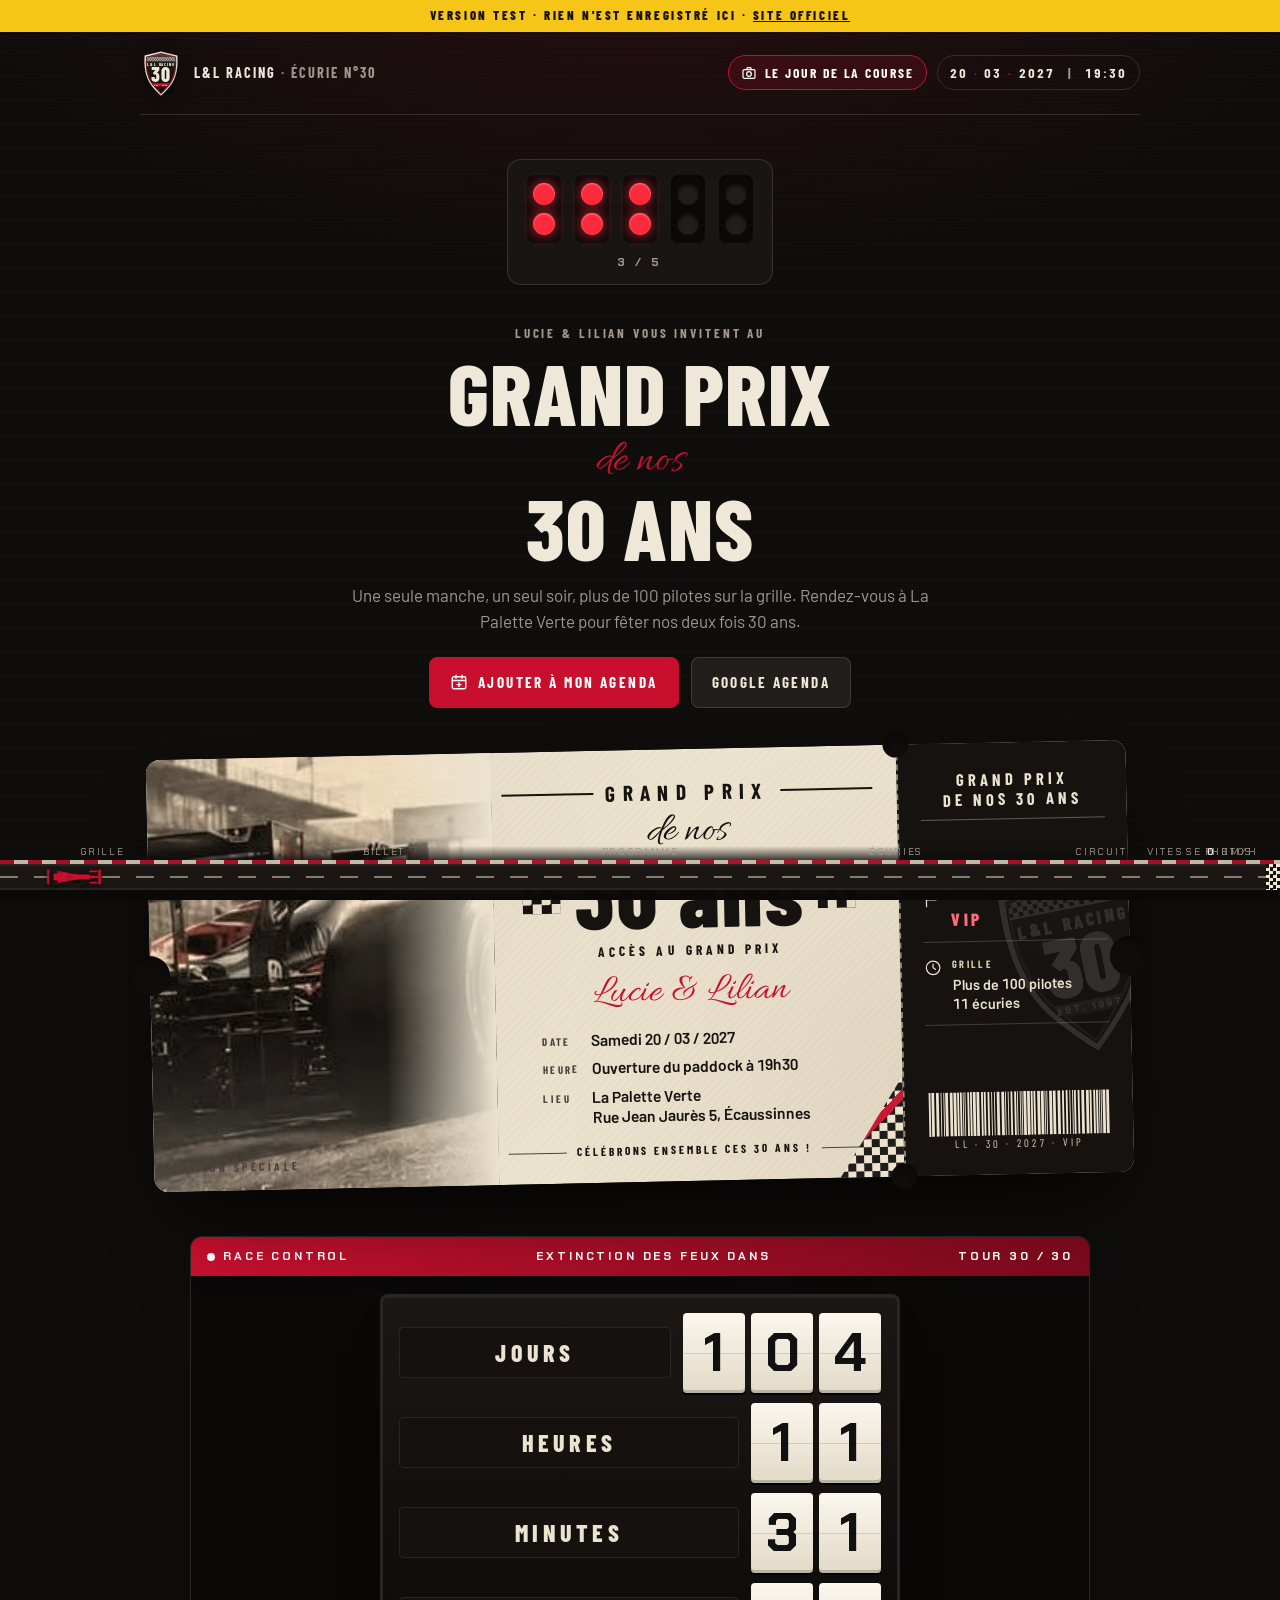
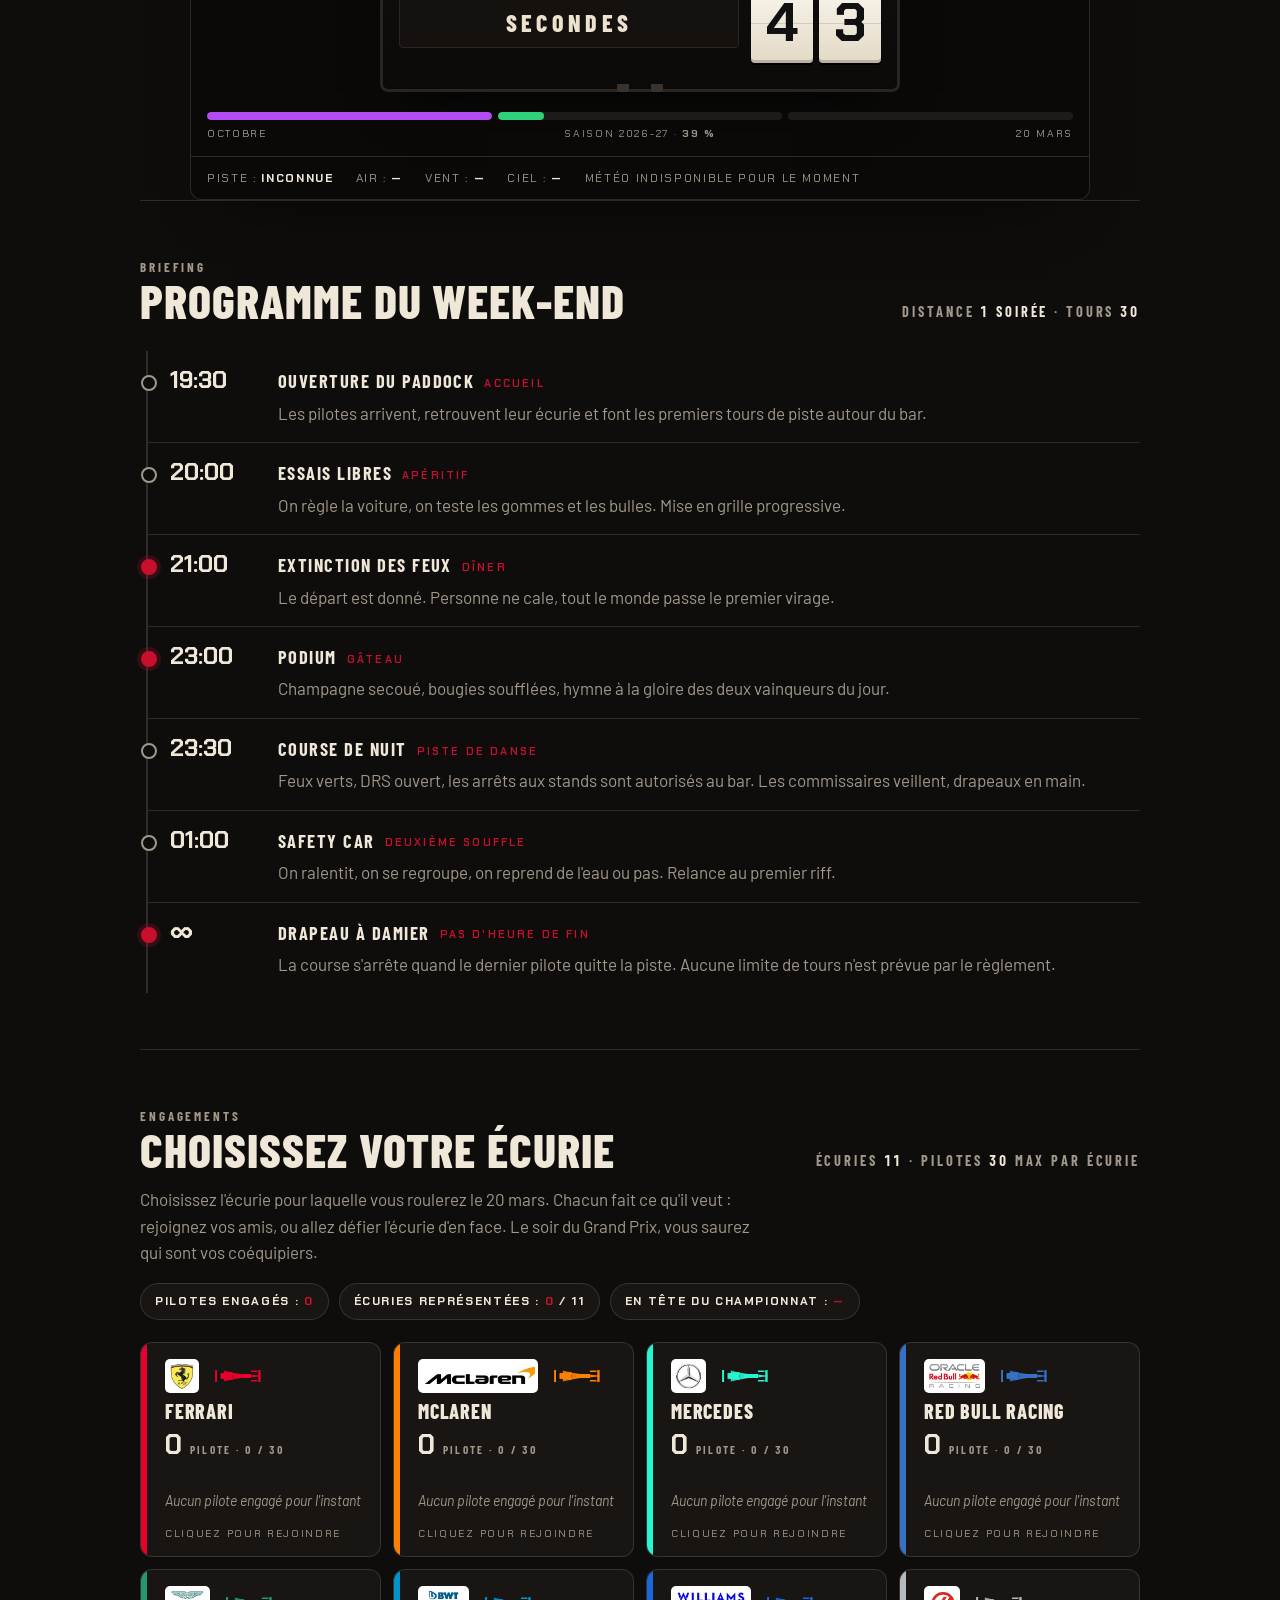
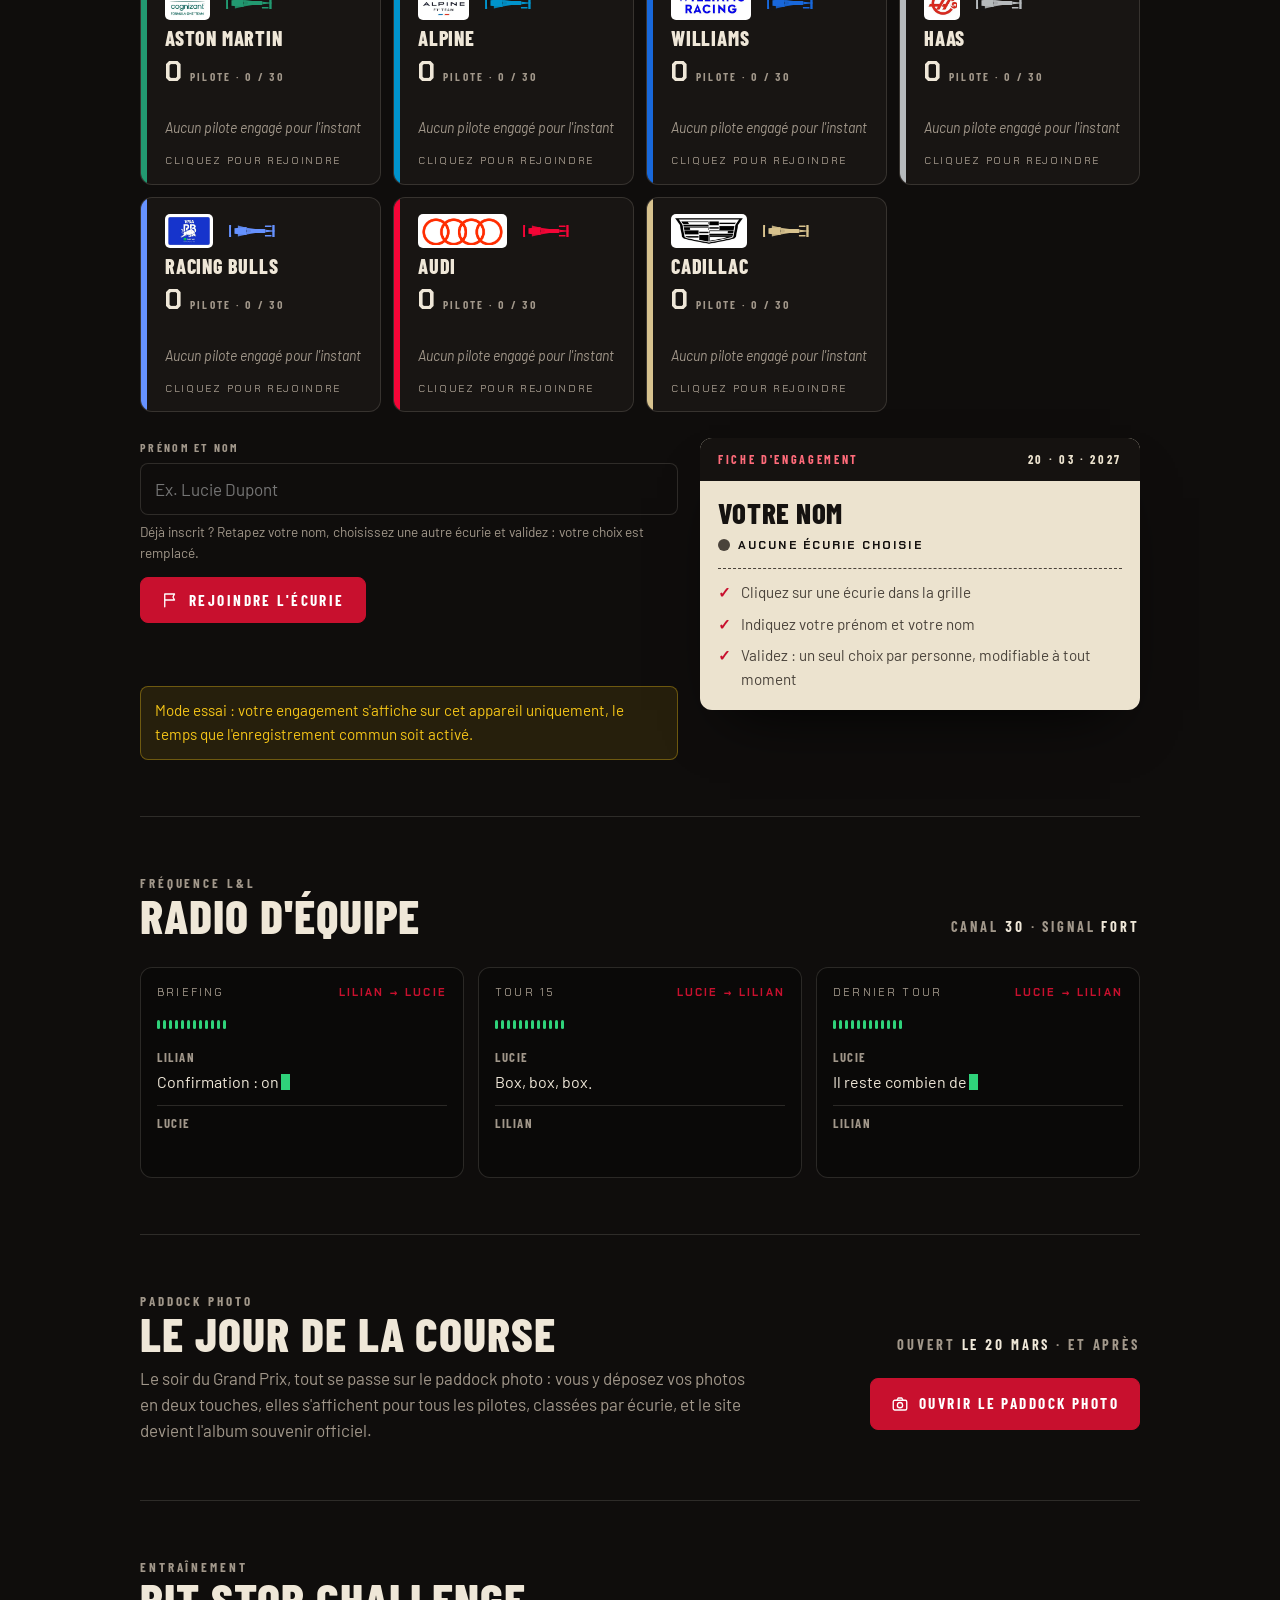
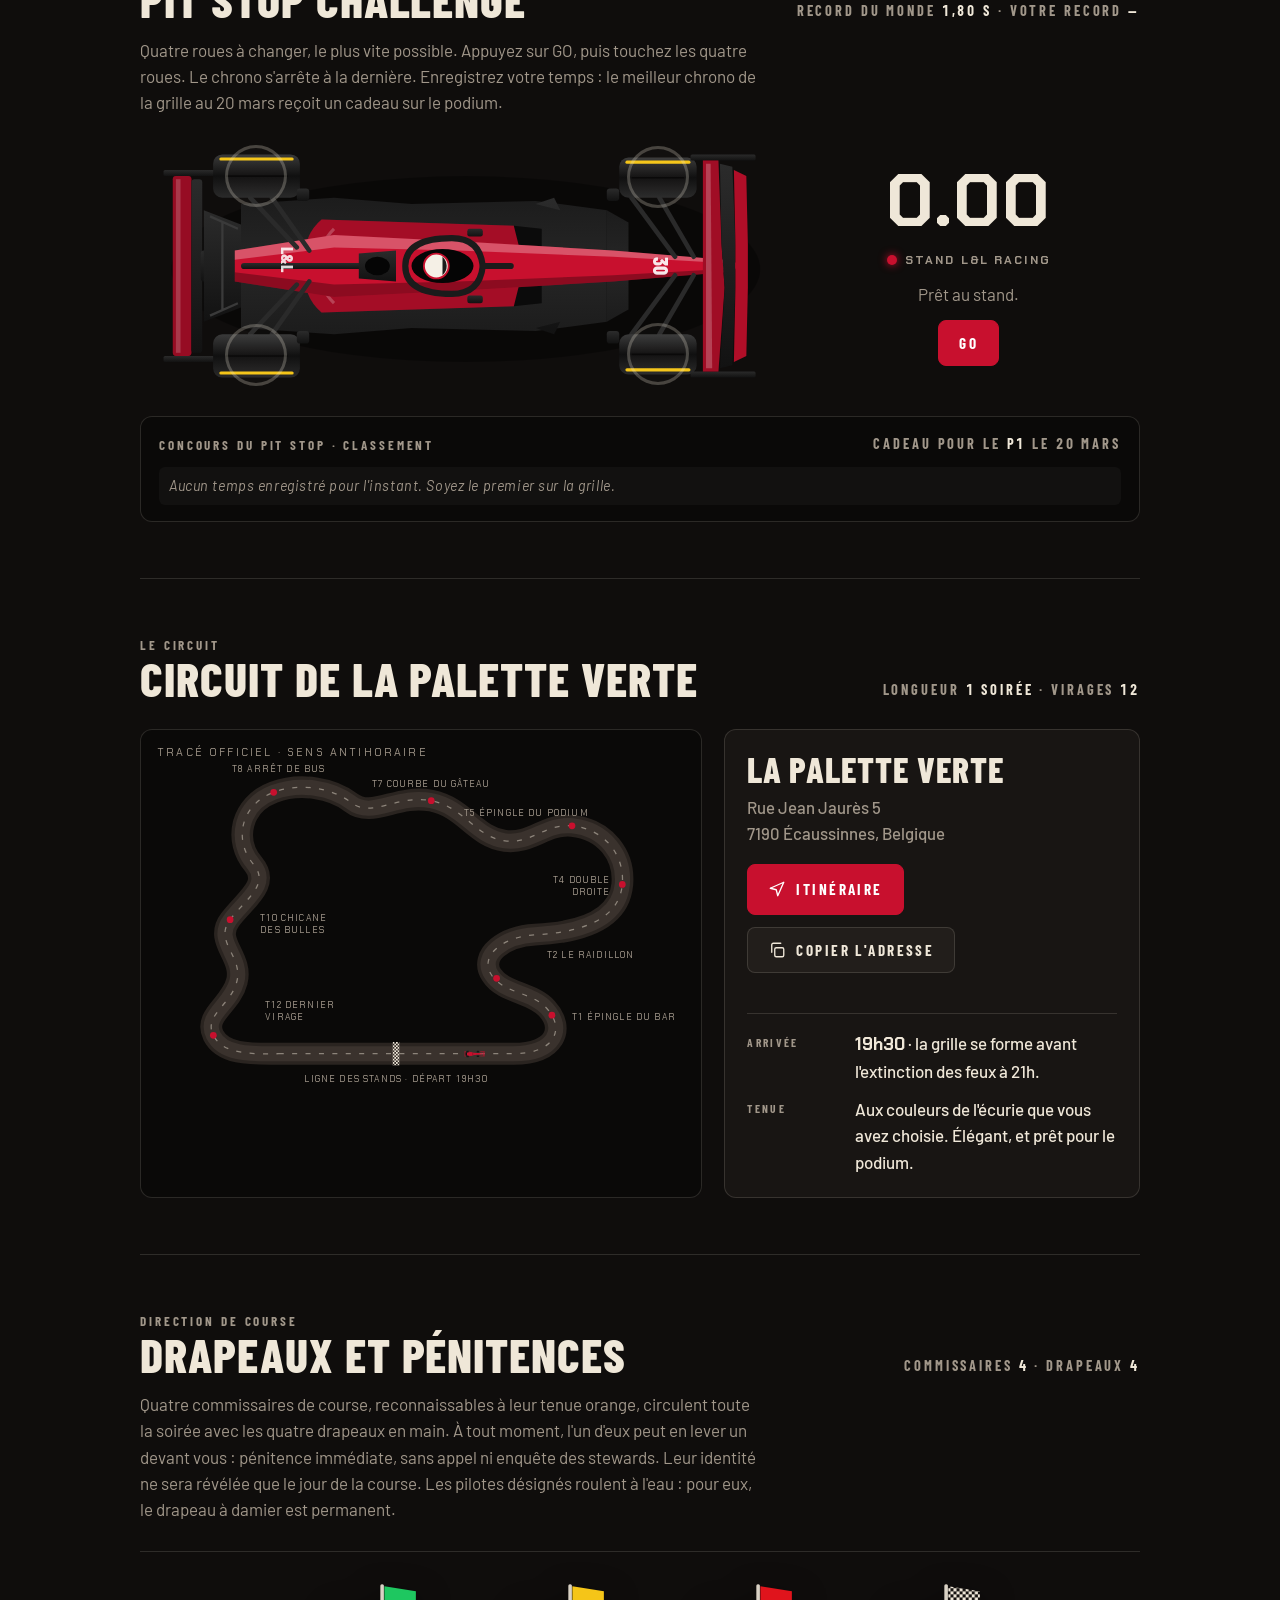
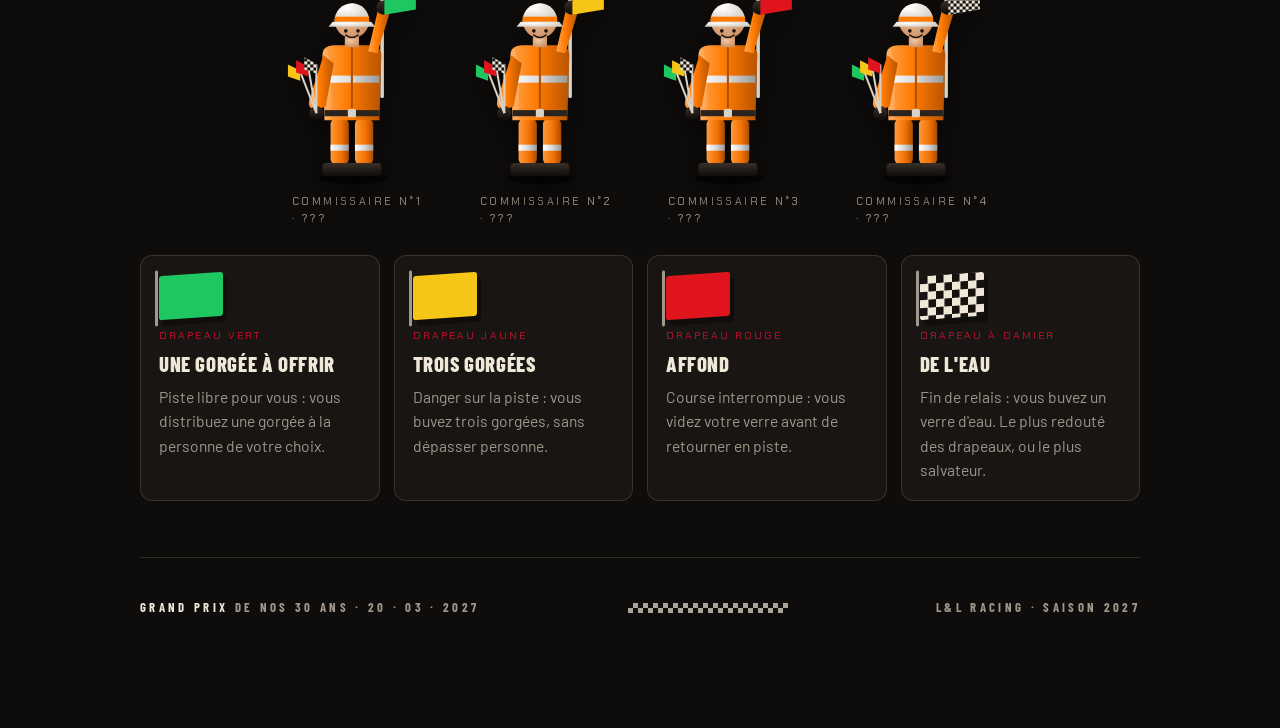
==== commit 23916eae: "Billet : écusson L&L Racing en filigrane sur le talon Co-Authored-By: Claude Fable 5.1 <noreply@anth" ====
--- a/test/index.html
+++ b/test/index.html
@@ -148,6 +148,9 @@
   background:linear-gradient(135deg,transparent 48%,var(--red) 48% 54%,transparent 54%),conic-gradient(var(--ink) 25%,var(--paper) 0 50%,var(--ink) 0 75%,var(--paper) 0);
   background-size:100% 100%,16px 16px;clip-path:polygon(100% 0,100% 100%,0 100%);opacity:.95}
 .t-stub{background:var(--ink);color:var(--paper);padding:26px 22px 22px;border-radius:0 14px 14px 0;border-left:2px dashed rgba(236,227,207,.55);display:flex;flex-direction:column;justify-content:space-between;gap:16px;min-width:0}
+.t-stub{position:relative;overflow:hidden}
+.t-stub > :not(.s-mark){position:relative}
+.t-stub .s-mark{position:absolute;right:-38px;top:50%;width:176px;height:194px;opacity:.12;pointer-events:none;filter:grayscale(1) brightness(1.7);transform:translateY(-50%) rotate(-10deg)}
 .t-stub .s-mid{display:grid;gap:14px}
 .t-stub .s-title{font-family:var(--display);font-weight:700;letter-spacing:.24em;text-transform:uppercase;font-size:1.05rem;line-height:1.2;text-align:center;padding-bottom:10px;border-bottom:1px solid rgba(236,227,207,.35)}
 .t-stub .s-row{display:grid;grid-template-columns:auto 1fr;gap:4px 10px;padding-bottom:10px;border-bottom:1px solid rgba(236,227,207,.2)}
@@ -644,6 +647,7 @@
         </div>
       </div>
       <aside class="t-stub">
+        <svg class="s-mark" viewBox="0 0 120 132" aria-hidden="true"><use href="#crest"/></svg>
         <div class="s-title">Grand Prix<br>de nos 30 ans</div>
         <div class="s-mid">
           <div class="s-row">
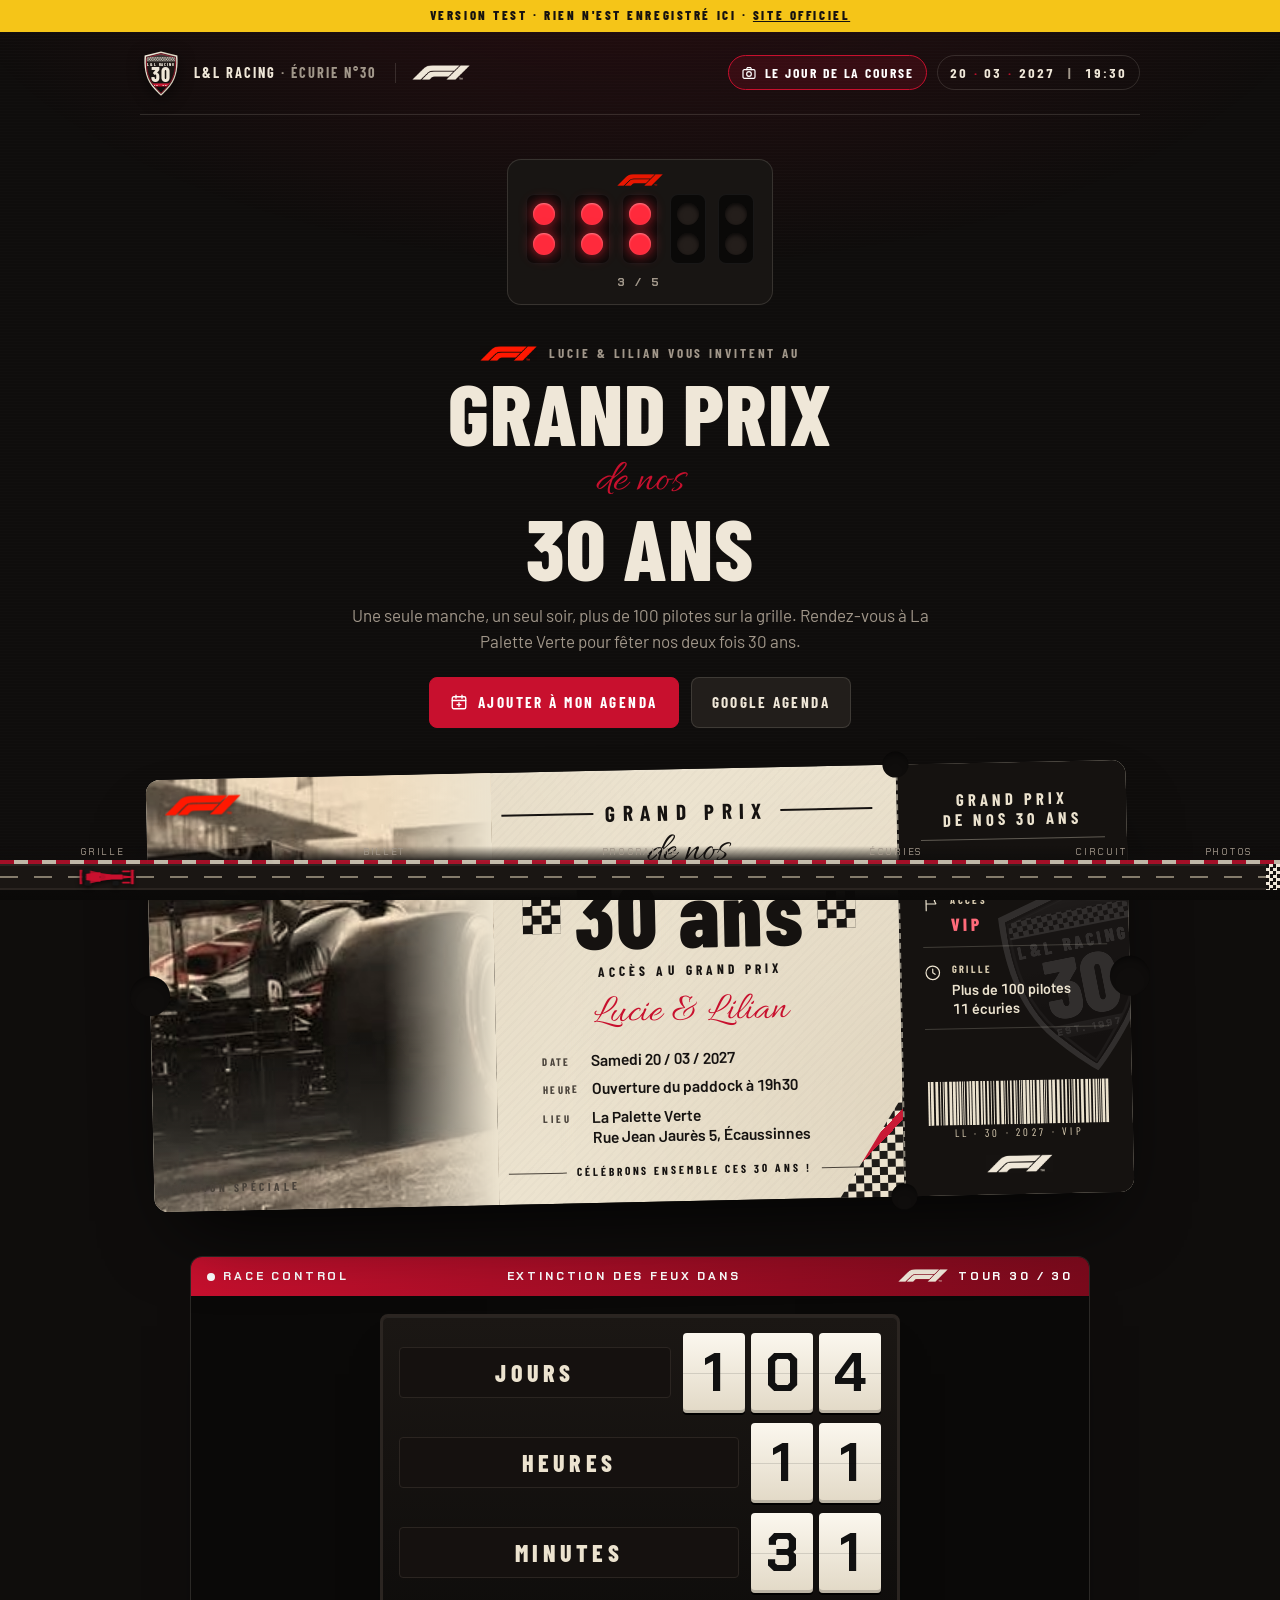
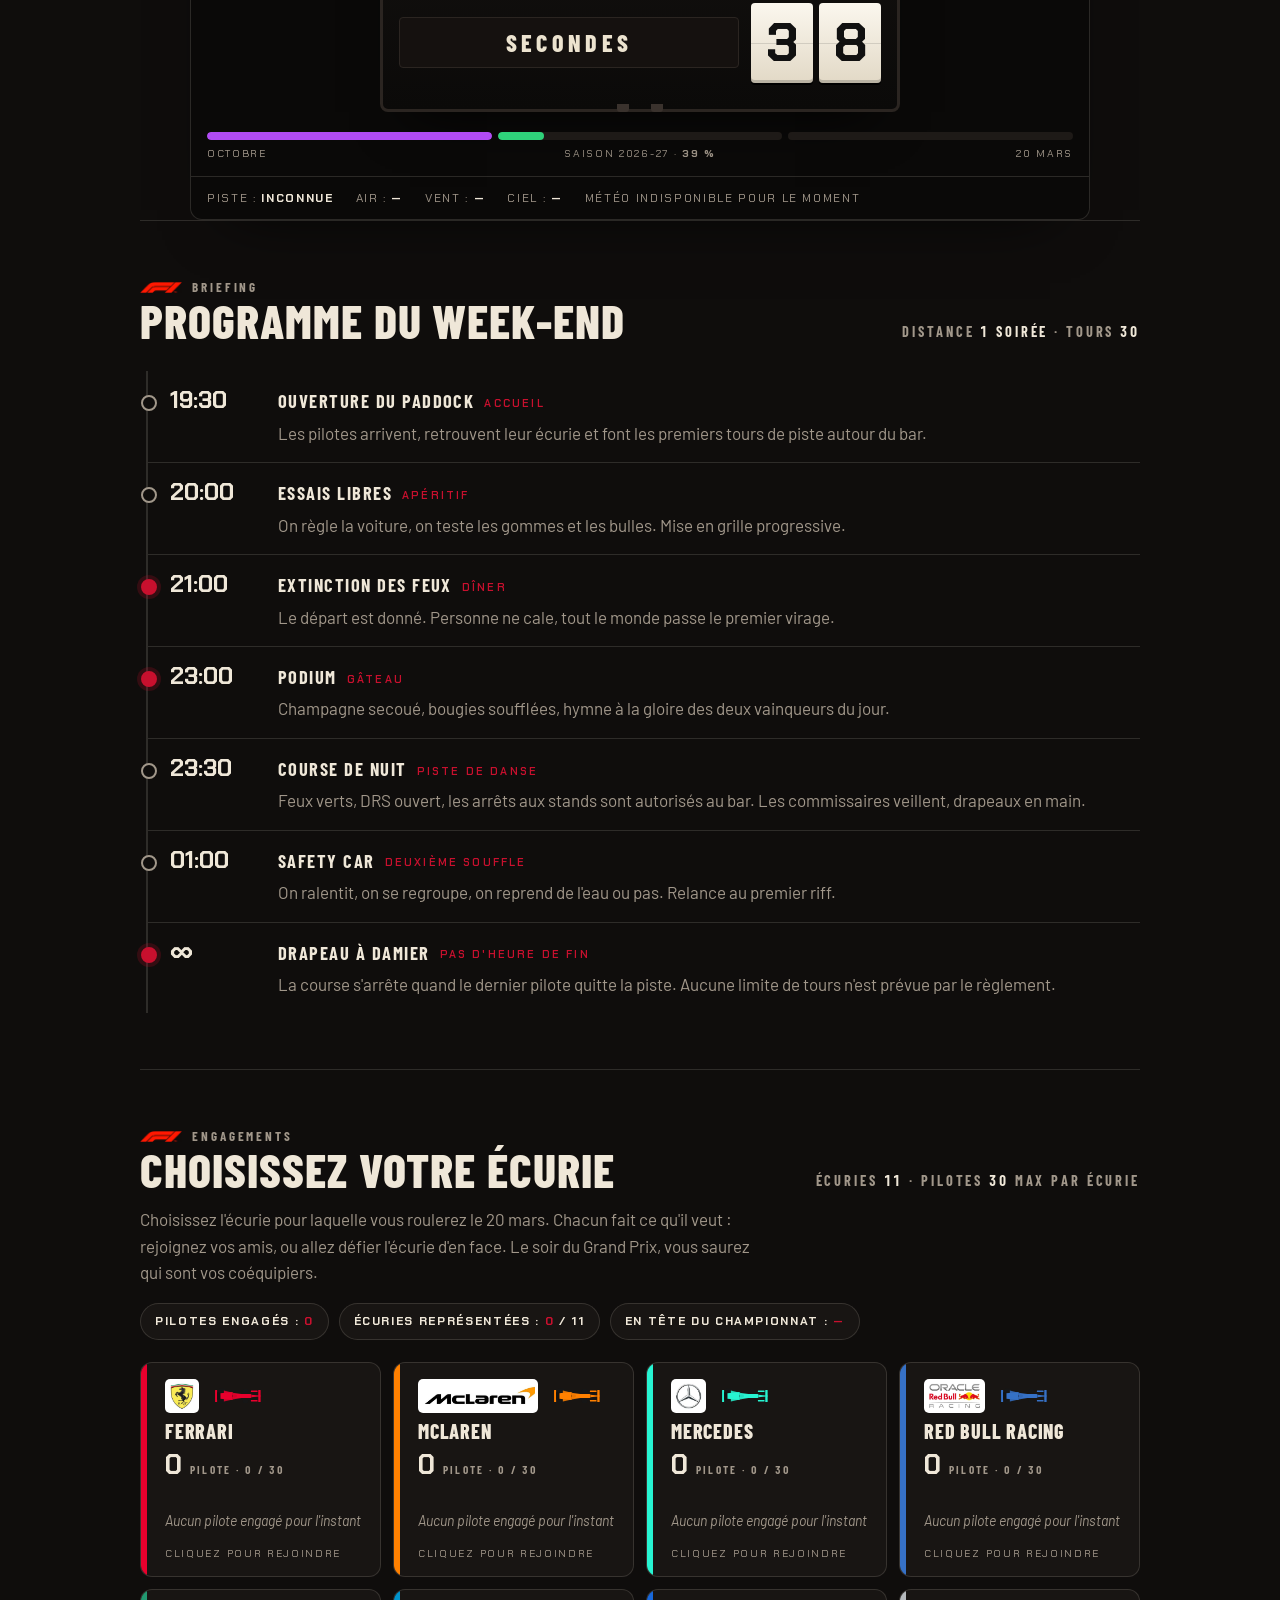
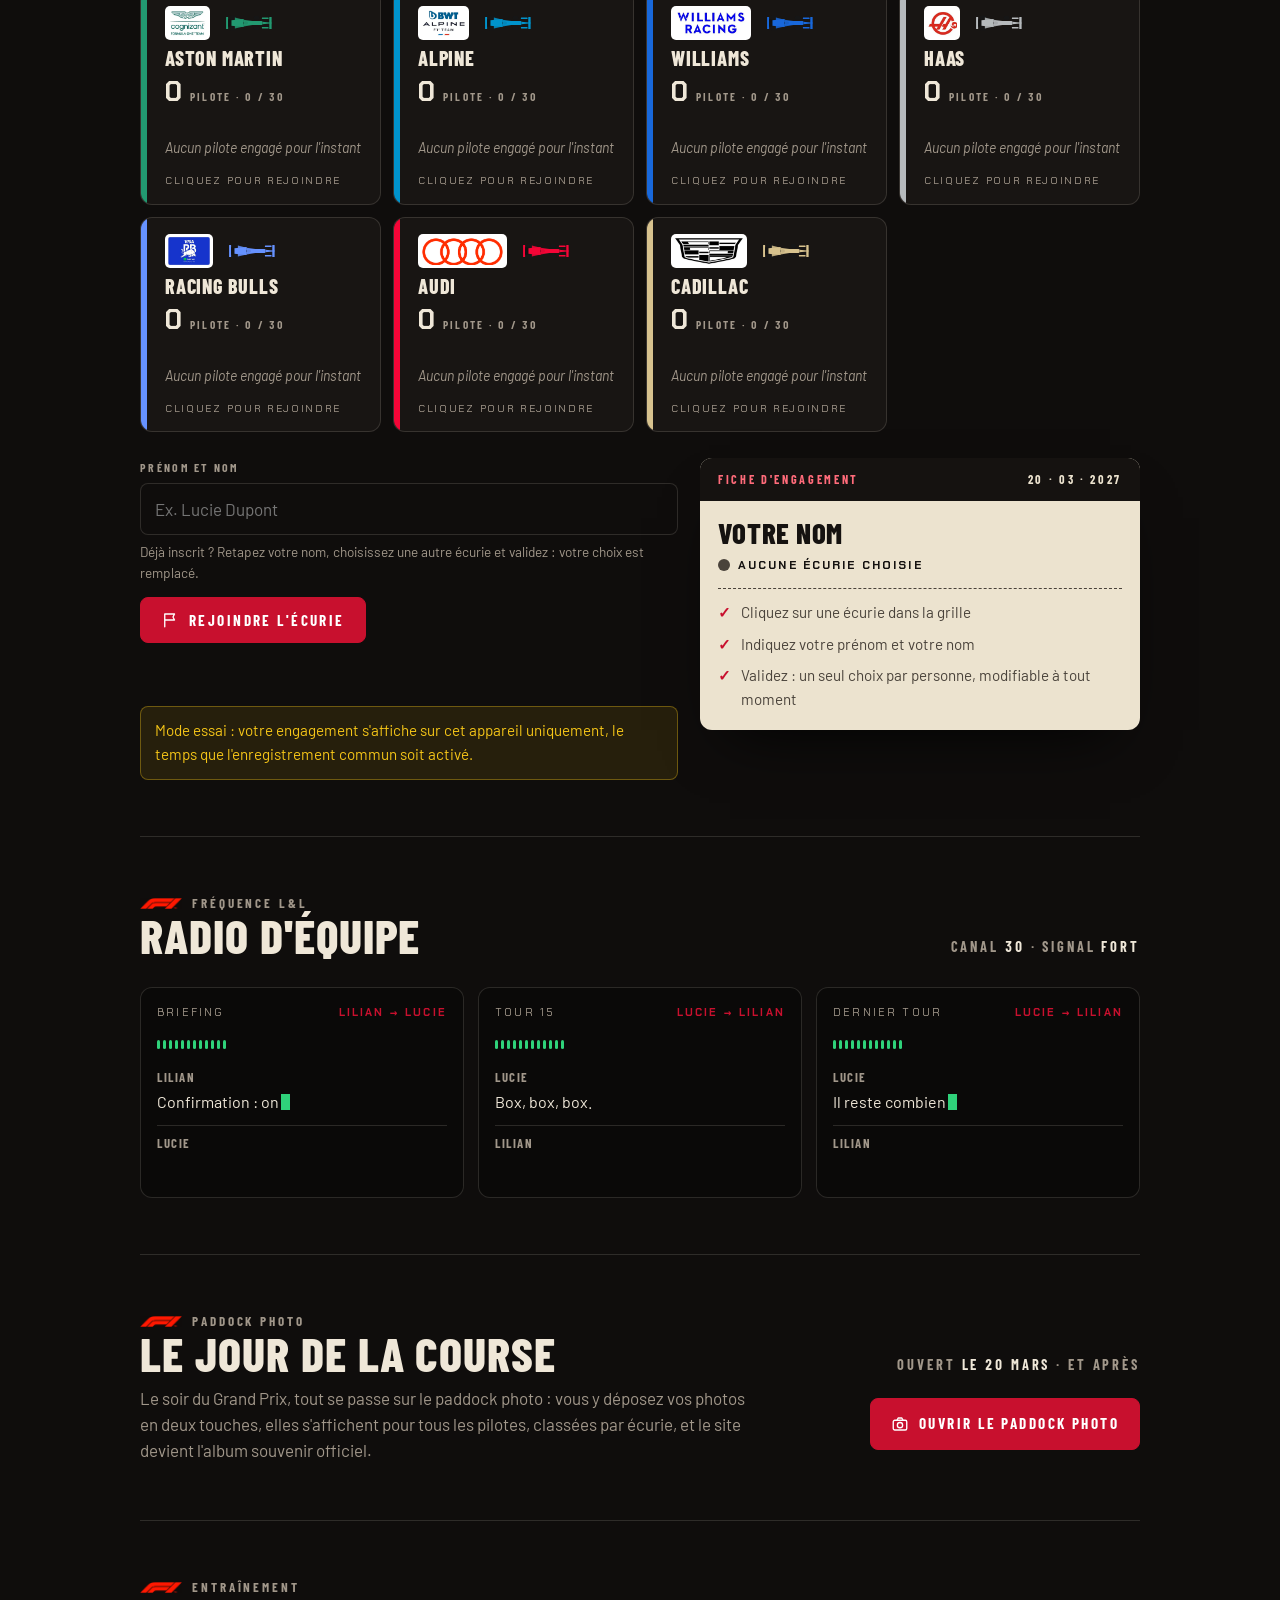
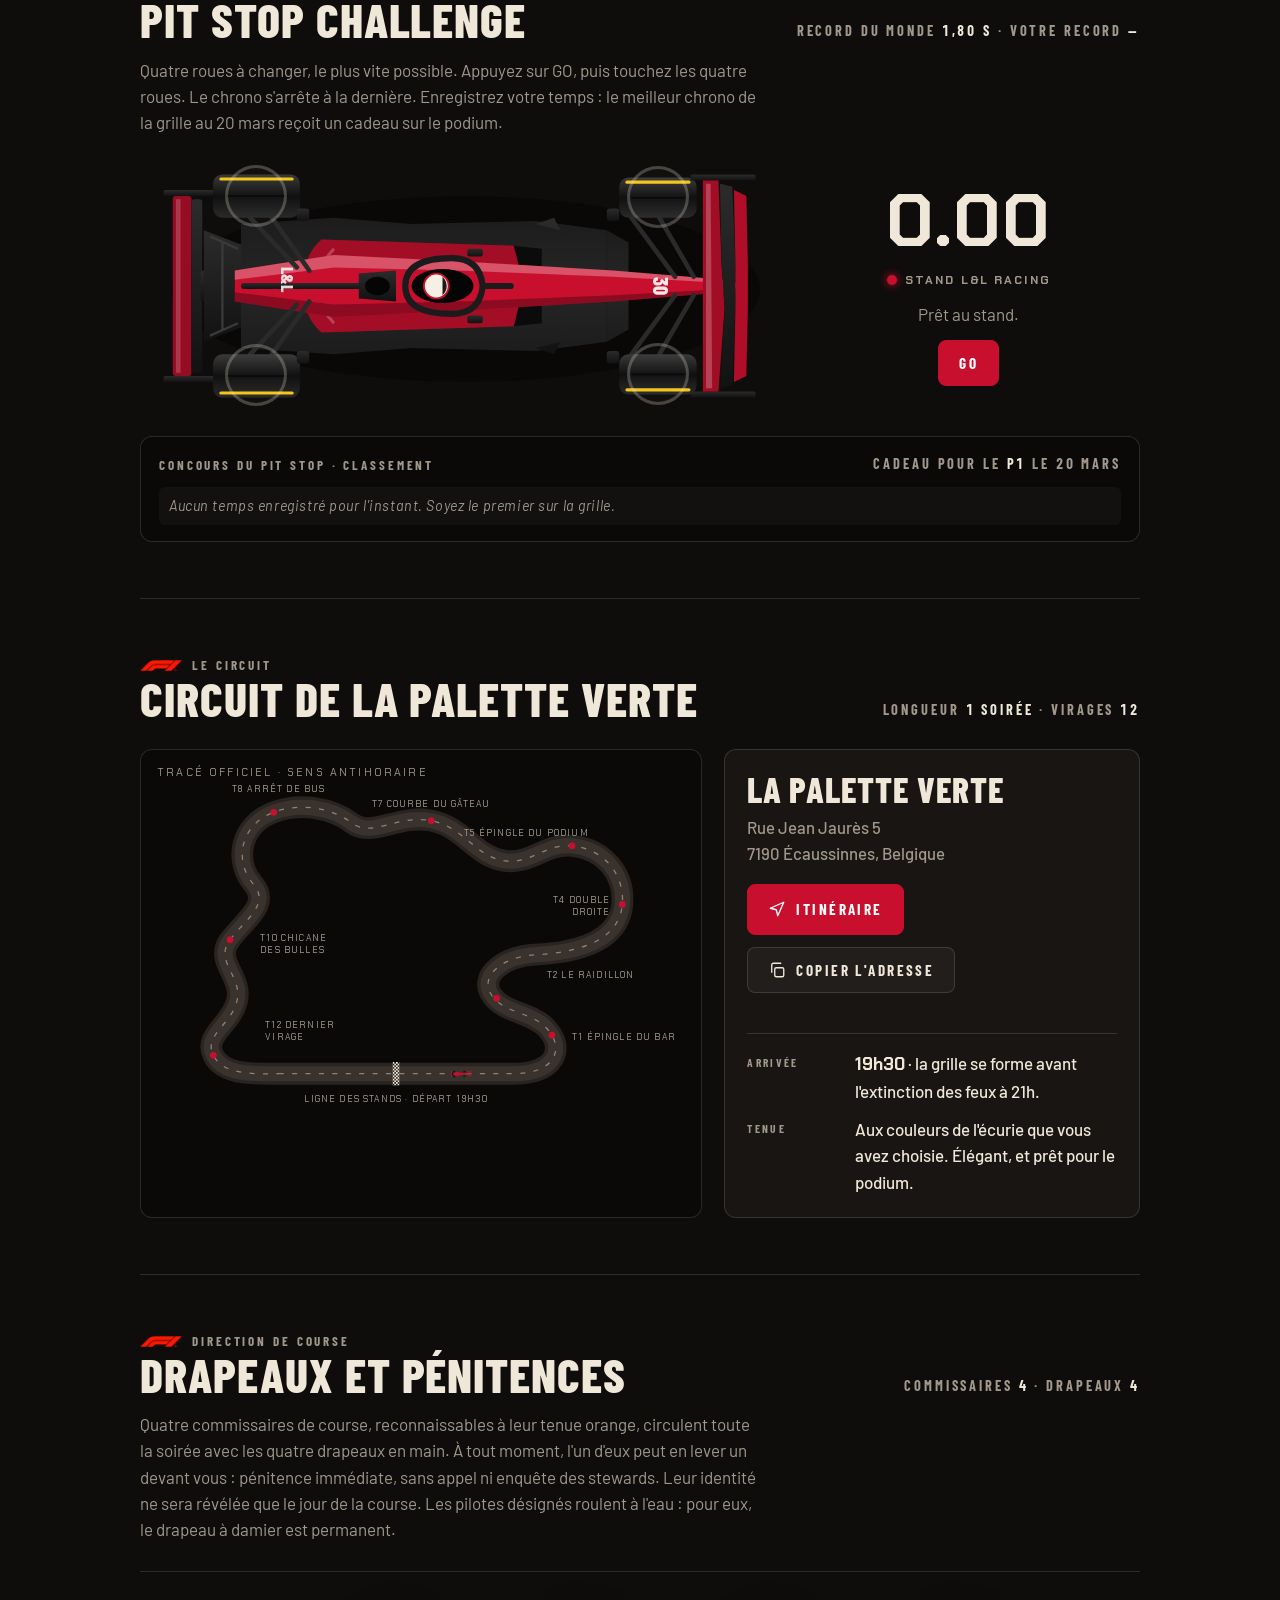
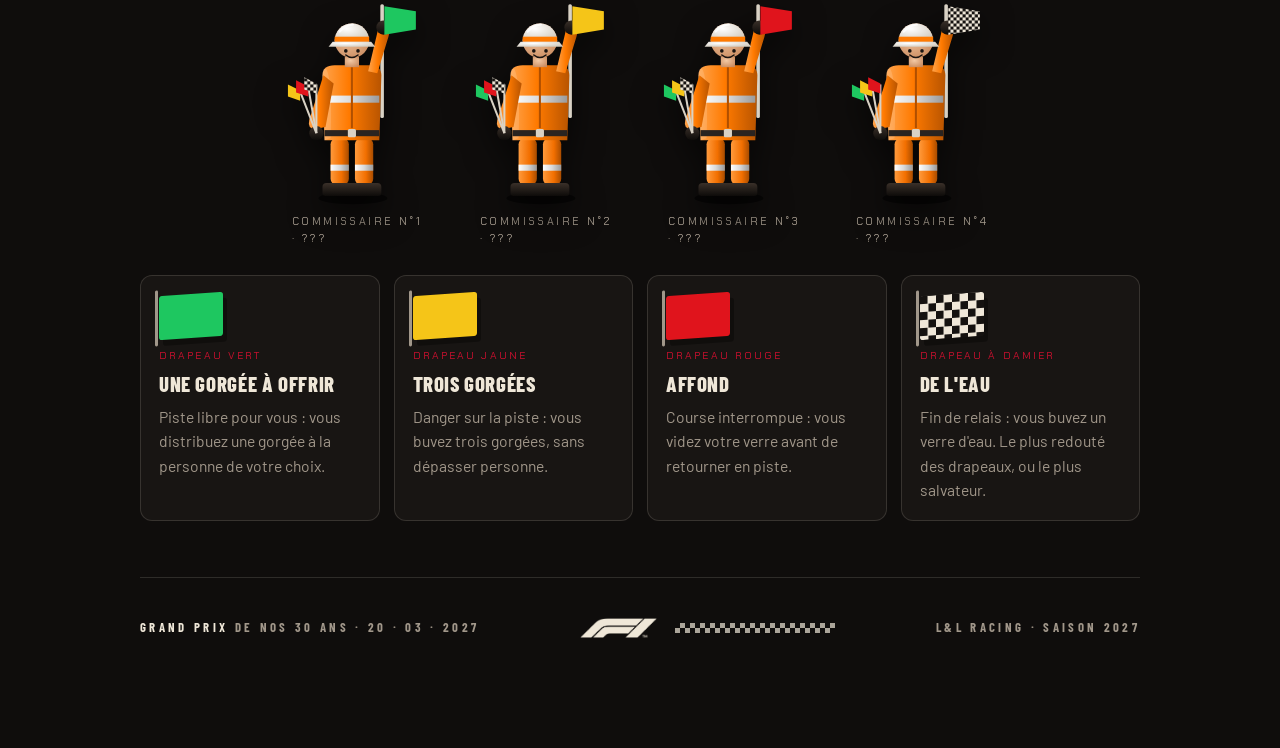
==== commit ce4553b9: "Logo Formule 1 fourni par Dorian intégré : en-tête, feux de départ, accroches, billet, race control," ====
--- a/test/index.html
+++ b/test/index.html
@@ -89,6 +89,19 @@
 .brand{display:flex;align-items:center;gap:12px;font-family:var(--display);font-weight:700;letter-spacing:.14em;text-transform:uppercase;font-size:.9rem}
 .brand svg{width:42px;height:46px;filter:drop-shadow(0 4px 8px rgba(0,0,0,.5))}
 .brand span span{color:var(--muted)}
+.f1{display:inline-block;height:14px;width:auto;vertical-align:middle}
+.brand .f1-sep{display:inline-block;width:1px;height:20px;background:var(--line);margin:0 4px 0 6px}
+.brand .f1-head{height:15px}
+.light-panel .f1-lights{height:12px;opacity:.9;margin-bottom:-2px}
+.hero .eyebrow .f1{height:15px;margin-right:12px;vertical-align:-3px}
+.sec-head .eyebrow .f1{height:11px;margin-right:10px;vertical-align:-1px}
+.t-photo img.f1-photo{position:absolute;inset:auto;left:18px;top:16px;width:auto;height:20px;z-index:1;object-fit:contain;filter:drop-shadow(0 2px 4px rgba(0,0,0,.45))}
+.t-stub .f1-stub{display:block;height:17px;margin:14px auto 0}
+.timing-head .f1-timing{height:13px;margin-right:10px;vertical-align:-2px}
+footer .foot-mid{display:flex;align-items:center;gap:18px}
+footer .f1-foot{height:20px}
+.pitwall .f1-wall{position:absolute;left:18px;bottom:calc(17px + env(safe-area-inset-bottom,0px));height:11px;opacity:.75}
+@media (max-width:760px){.pitwall .f1-wall{display:none}.brand .f1-sep,.brand .f1-head{display:none}}
 .chip{font-family:var(--display);font-weight:700;letter-spacing:.14em;font-size:.85rem;text-transform:uppercase;border:1px solid var(--line);padding:6px 12px;border-radius:999px;font-variant-numeric:tabular-nums;white-space:nowrap}
 .chip i{color:var(--red);font-style:normal;margin-inline:6px}
 .topright{display:flex;gap:10px;align-items:center;flex-wrap:wrap}
@@ -381,7 +394,7 @@
 .pitwall .car.fast .flame{opacity:1}
 .pitwall .car.boost{animation:boost .9s ease-out}
 @keyframes boost{0%{transform:translateX(0)}40%{transform:translateX(90px)}100%{transform:translateX(0)}}
-.pitwall .speed{position:absolute;right:22px;bottom:calc(40px + env(safe-area-inset-bottom,0px));font-family:var(--mono);font-size:.64rem;letter-spacing:.2em;color:var(--muted);text-transform:uppercase;font-variant-numeric:tabular-nums}
+.pitwall .speed{position:absolute;right:28px;bottom:calc(17px + env(safe-area-inset-bottom,0px));font-family:var(--mono);font-size:.64rem;letter-spacing:.2em;color:var(--muted);text-transform:uppercase;font-variant-numeric:tabular-nums}
 .pitwall .speed b{color:var(--fg)}
 
 @media (max-width:900px){
@@ -594,7 +607,7 @@
 
 <div class="wrap">
   <header class="topbar">
-    <div class="brand"><svg id="crest-btn" role="img" aria-label="Écusson L&L Racing"><use href="#crest"/></svg><span>L&amp;L Racing <span>· Écurie n°30</span></span></div>
+    <div class="brand"><svg id="crest-btn" role="img" aria-label="Écusson L&L Racing"><use href="#crest"/></svg><span>L&amp;L Racing <span>· Écurie n°30</span></span><span class="f1-sep" aria-hidden="true"></span><img class="f1 f1-head" src="logos/f1-cream.png" alt="Formula 1"></div>
     <div class="topright">
       <a class="chip chip-link" href="test/galerie.html"><svg viewBox="0 0 24 24"><rect x="3" y="7" width="18" height="13" rx="2"/><path d="M8 7l1.5-3h5L16 7"/><circle cx="12" cy="13.5" r="3.5"/></svg>Le jour de la course</a>
       <div class="chip">20<i>·</i>03<i>·</i>2027 <span style="color:var(--muted);margin-inline:8px">|</span> 19:30</div>
@@ -603,6 +616,7 @@
 
   <section class="hero">
     <div class="light-panel" id="light-panel" role="button" tabindex="0" aria-label="Relancer la procédure de départ">
+      <img class="f1 f1-lights" src="logos/f1-red.png" alt="">
       <div class="lights" id="lights" aria-hidden="true">
         <span class="lcol"><i class="light"></i><i class="light"></i></span>
         <span class="lcol"><i class="light"></i><i class="light"></i></span>
@@ -612,7 +626,7 @@
       </div>
       <span class="light-label" id="light-label">Procédure de départ</span>
     </div>
-    <p class="eyebrow">Lucie &amp; Lilian vous invitent au</p>
+    <p class="eyebrow"><img class="f1" src="logos/f1-red.png" alt="Formula 1">Lucie &amp; Lilian vous invitent au</p>
     <h1>Grand Prix <span>de nos</span> 30 ans</h1>
     <p>Une seule manche, un seul soir, plus de 100 pilotes sur la grille. Rendez-vous à La Palette Verte pour fêter nos deux fois 30 ans.</p>
     <div class="btn-row hero-actions">
@@ -630,6 +644,7 @@
         <div class="t-photo">
           <img src="[data-uri]" alt="Monoplace vue de l'arrière dans la voie des stands, photo sépia">
           <span class="ed">Édition spéciale</span>
+          <img class="f1 f1-photo" src="logos/f1-red.png" alt="Formula 1">
         </div>
         <div class="t-body">
           <div class="t-head">Grand Prix</div>
@@ -662,6 +677,7 @@
         <div>
           <svg class="barcode" id="barcode" viewBox="0 0 200 44" preserveAspectRatio="none" aria-hidden="true"></svg>
           <div class="s-code">LL · 30 · 2027 · VIP</div>
+          <img class="f1 f1-stub" src="logos/f1-cream.png" alt="">
         </div>
       </aside>
     </article>
@@ -671,7 +687,7 @@
     <div class="timing-head">
       <span class="live"><i></i>Race control</span>
       <span>Extinction des feux dans</span>
-      <span>Tour 30 / 30</span>
+      <span><img class="f1 f1-timing" src="logos/f1-cream.png" alt="">Tour 30 / 30</span>
     </div>
     <div class="pitboard" aria-label="Compte à rebours">
       <div class="pb-row"><span class="pb-k">Jours</span><span class="pb-v" id="cd-d" data-len="3"></span></div>
@@ -699,7 +715,7 @@
   <section id="programme">
     <div class="sec-head">
       <div>
-        <p class="eyebrow">Briefing</p>
+        <p class="eyebrow"><img class="f1" src="logos/f1-red.png" alt="">Briefing</p>
         <h2 class="sec-title">Programme du week-end</h2>
       </div>
       <p class="lap">Distance <b>1 soirée</b> · Tours <b>30</b></p>
@@ -718,7 +734,7 @@
   <section id="grille">
     <div class="sec-head">
       <div>
-        <p class="eyebrow">Engagements</p>
+        <p class="eyebrow"><img class="f1" src="logos/f1-red.png" alt="">Engagements</p>
         <h2 class="sec-title">Choisissez votre écurie</h2>
       </div>
       <p class="lap">Écuries <b>11</b> · Pilotes <b>30</b> max par écurie</p>
@@ -776,7 +792,7 @@
   <section id="radio">
     <div class="sec-head">
       <div>
-        <p class="eyebrow">Fréquence L&amp;L</p>
+        <p class="eyebrow"><img class="f1" src="logos/f1-red.png" alt="">Fréquence L&amp;L</p>
         <h2 class="sec-title">Radio d'équipe</h2>
       </div>
       <p class="lap">Canal <b>30</b> · Signal <b>fort</b></p>
@@ -806,7 +822,7 @@
   <section id="photos">
     <div class="sec-head">
       <div>
-        <p class="eyebrow">Paddock photo</p>
+        <p class="eyebrow"><img class="f1" src="logos/f1-red.png" alt="">Paddock photo</p>
         <h2 class="sec-title">Le jour de la course</h2>
       </div>
       <p class="lap">Ouvert <b>le 20 mars</b> · et après</p>
@@ -824,7 +840,7 @@
   <section id="pitstop">
     <div class="sec-head">
       <div>
-        <p class="eyebrow">Entraînement</p>
+        <p class="eyebrow"><img class="f1" src="logos/f1-red.png" alt="">Entraînement</p>
         <h2 class="sec-title">Pit stop challenge</h2>
       </div>
       <p class="lap">Record du monde <b>1,80 s</b> · Votre record <b id="pit-best">—</b></p>
@@ -865,7 +881,7 @@
   <section id="circuit">
     <div class="sec-head">
       <div>
-        <p class="eyebrow">Le circuit</p>
+        <p class="eyebrow"><img class="f1" src="logos/f1-red.png" alt="">Le circuit</p>
         <h2 class="sec-title">Circuit de la Palette Verte</h2>
       </div>
       <p class="lap">Longueur <b>1 soirée</b> · Virages <b>12</b></p>
@@ -925,7 +941,7 @@
   <section id="drapeaux">
     <div class="sec-head">
       <div>
-        <p class="eyebrow">Direction de course</p>
+        <p class="eyebrow"><img class="f1" src="logos/f1-red.png" alt="">Direction de course</p>
         <h2 class="sec-title">Drapeaux et pénitences</h2>
       </div>
       <p class="lap">Commissaires <b>4</b> · Drapeaux <b>4</b></p>
@@ -967,7 +983,7 @@
 
   <footer>
     <p class="tag"><b>Grand Prix</b> de nos 30 ans · 20 · 03 · 2027</p>
-    <span class="chq" aria-hidden="true"></span>
+    <span class="foot-mid"><img class="f1 f1-foot" src="logos/f1-cream.png" alt="Formula 1"><span class="chq" aria-hidden="true"></span></span>
     <p class="tag">L&amp;L Racing · Saison 2027</p>
   </footer>
 </div>
@@ -987,6 +1003,7 @@
   <span class="mark" style="left:86%">Circuit</span>
   <span class="mark" style="left:96%">Photos</span>
   <span class="speed" id="speed">Vitesse <b>0</b> km/h</span>
+  <img class="f1 f1-wall" src="logos/f1-cream.png" alt="">
   <span class="road"></span>
   <span class="finish"></span>
   <svg class="car" id="scrollcar" viewBox="0 0 160 60"><use href="#f1car"/></svg>
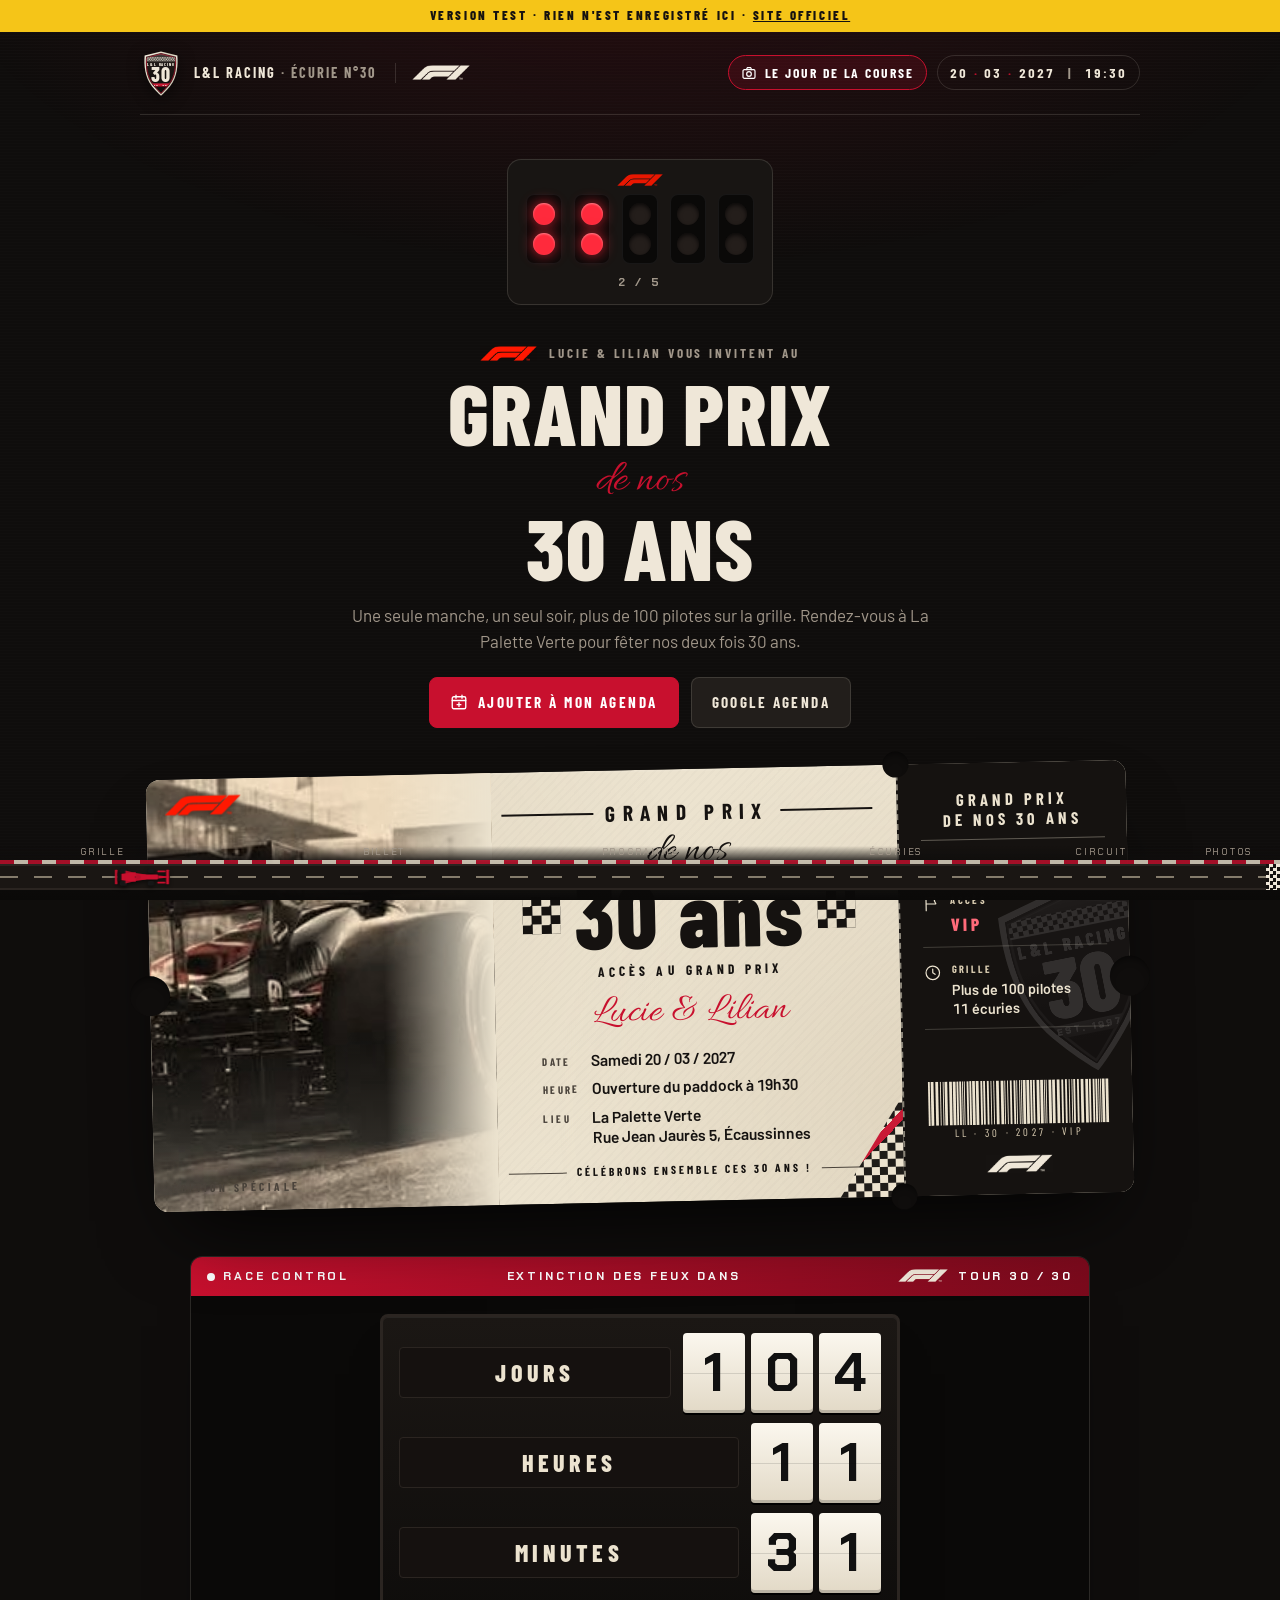
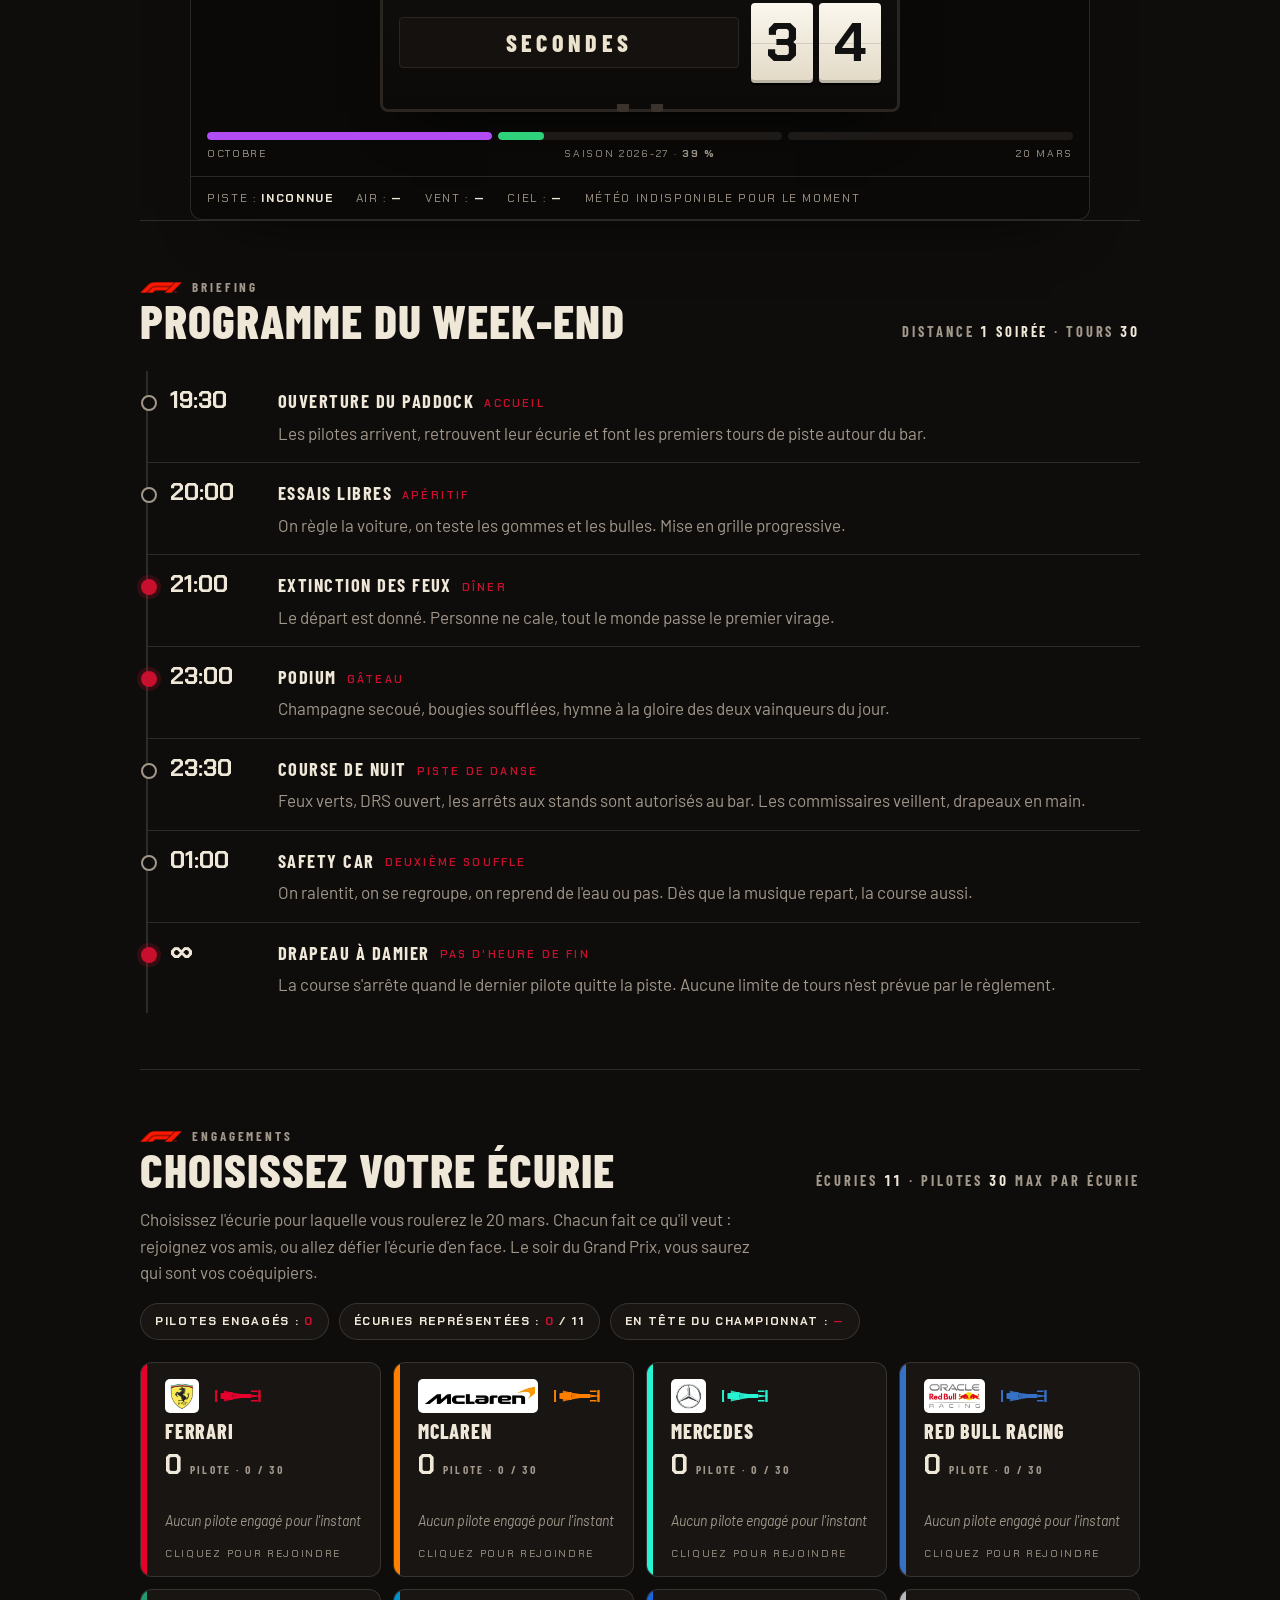
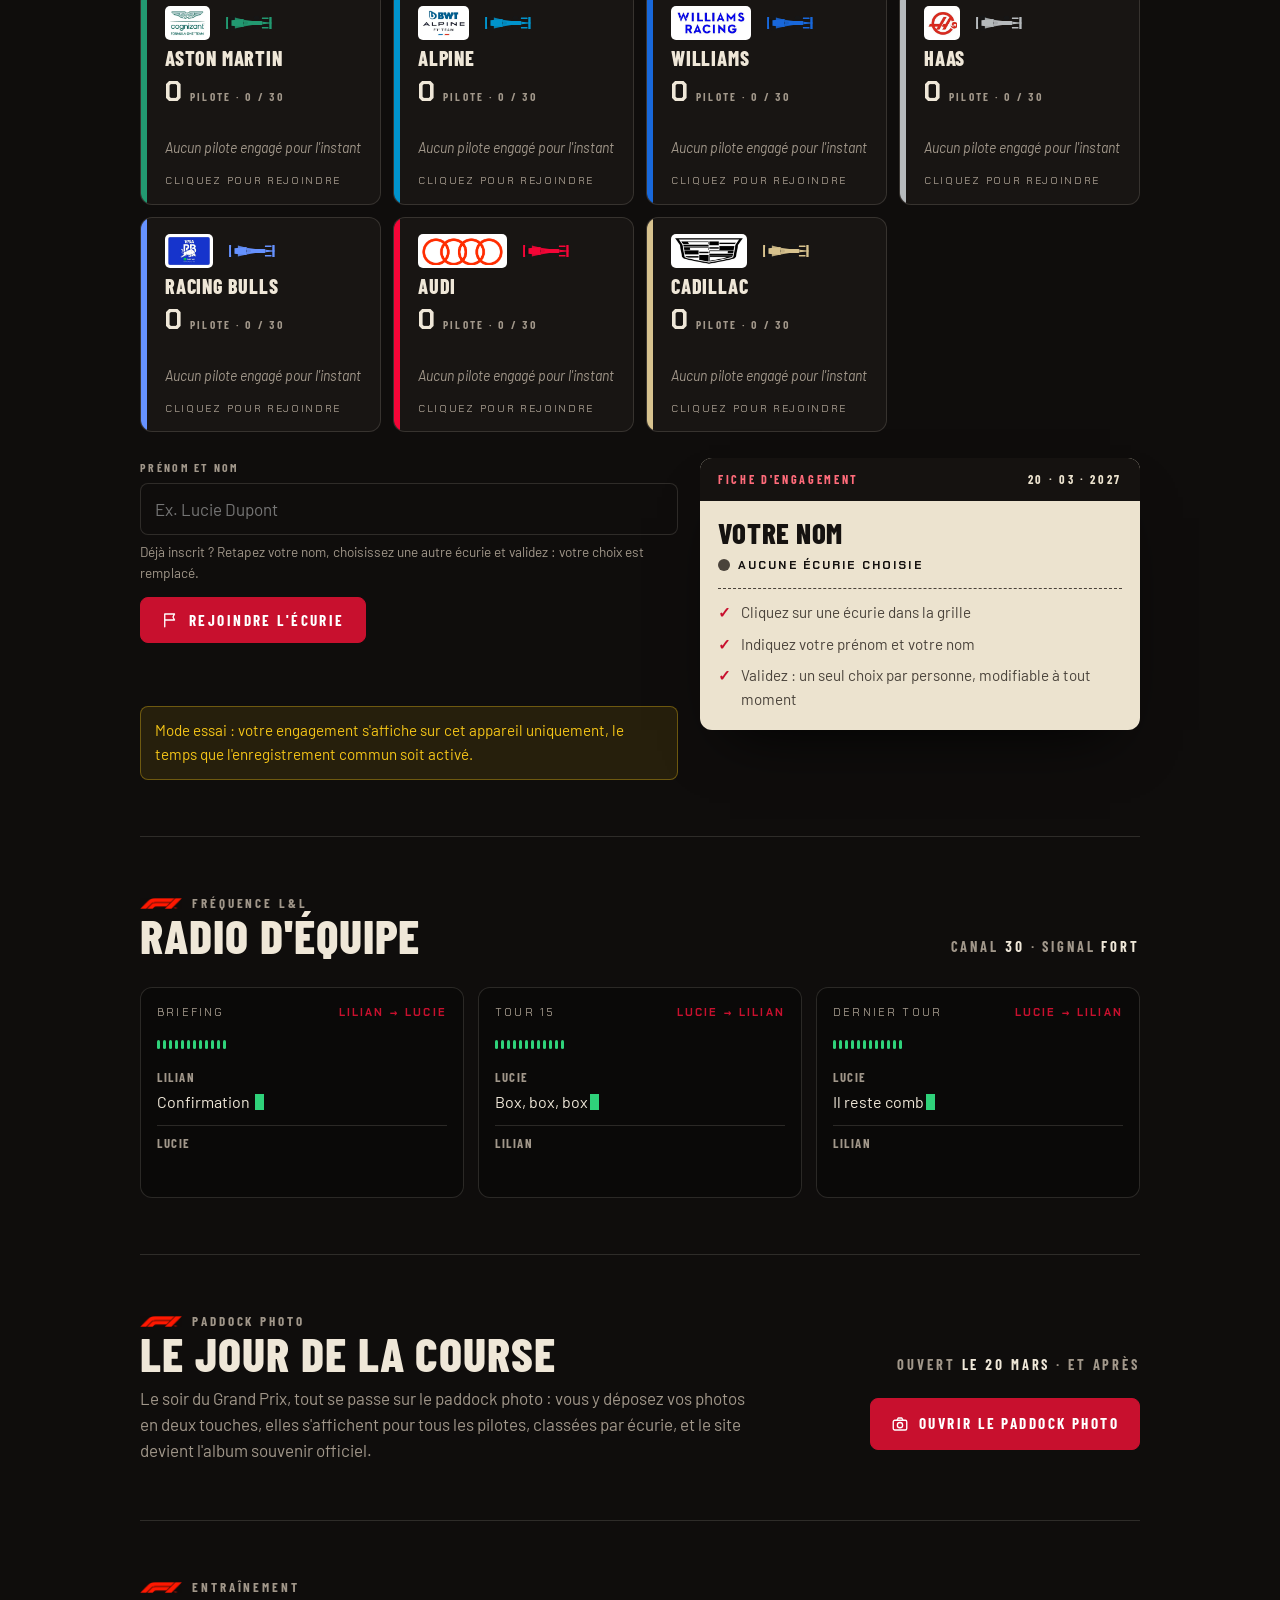
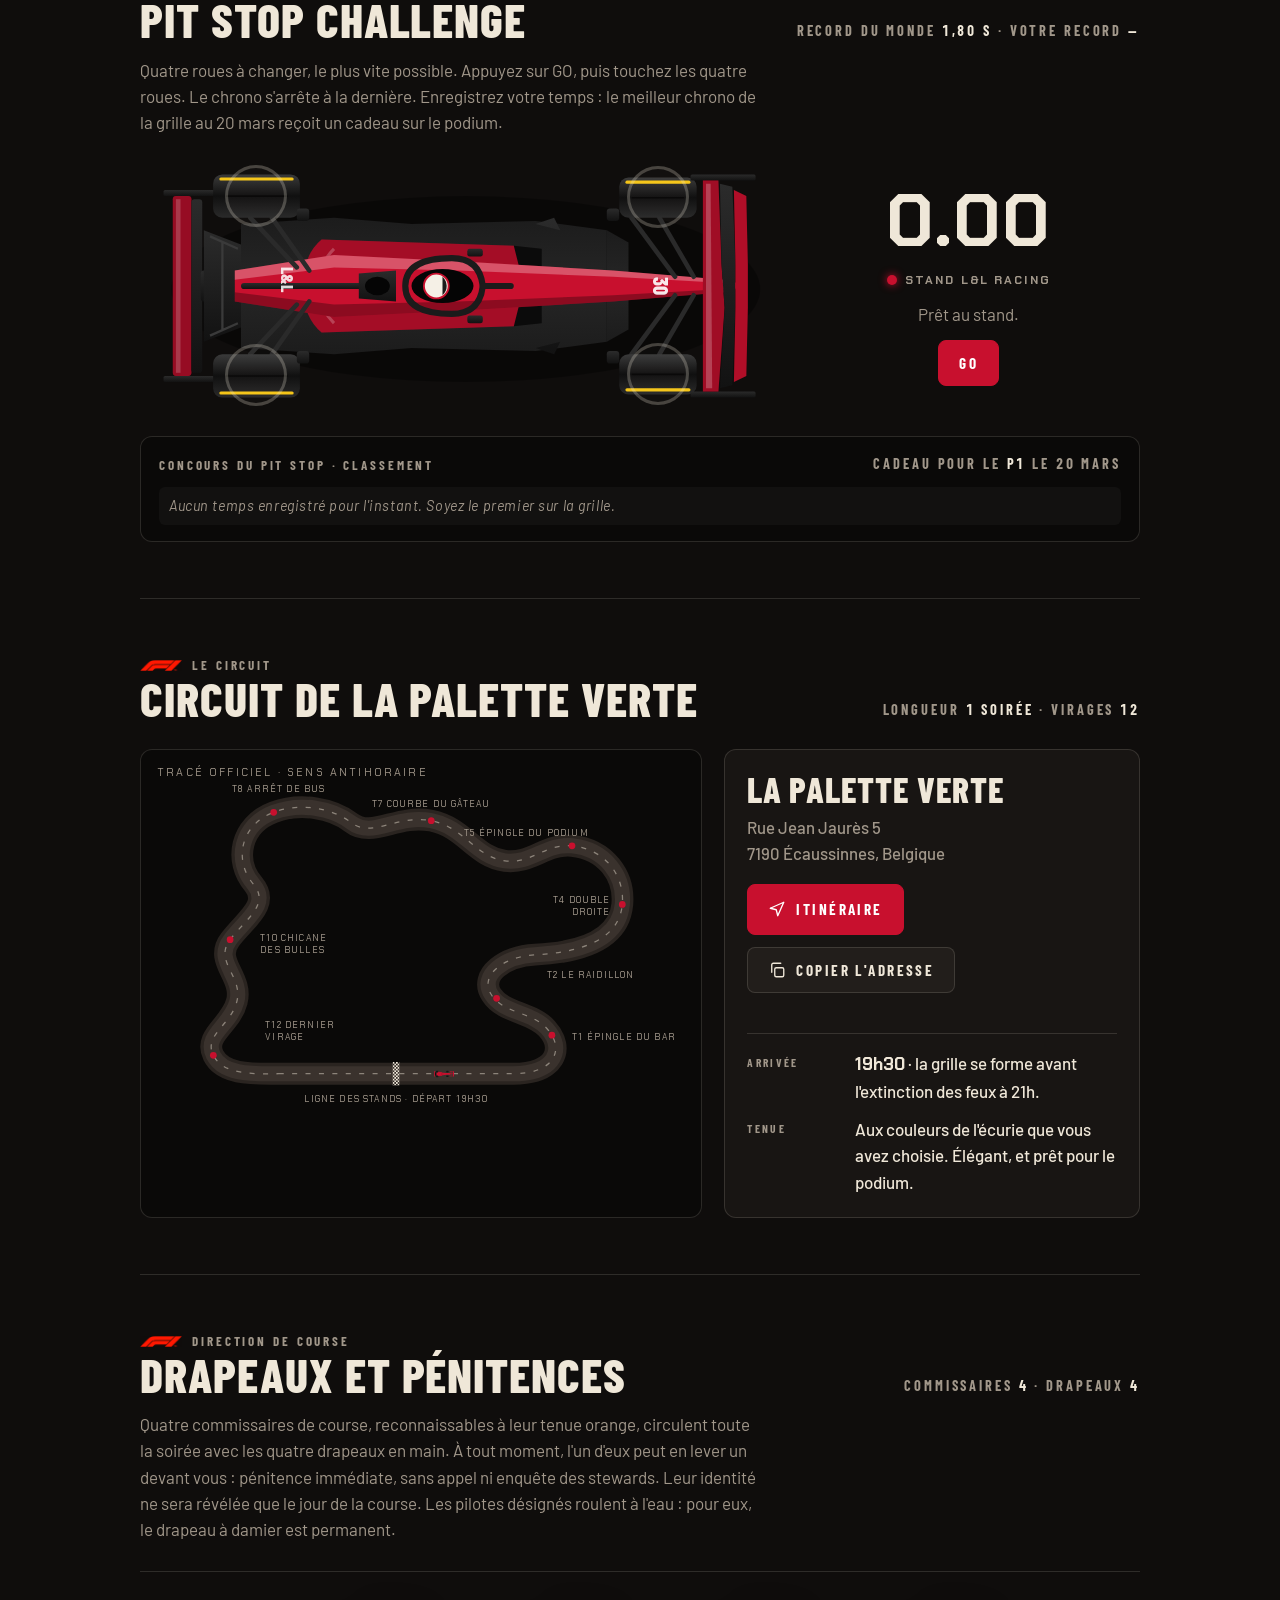
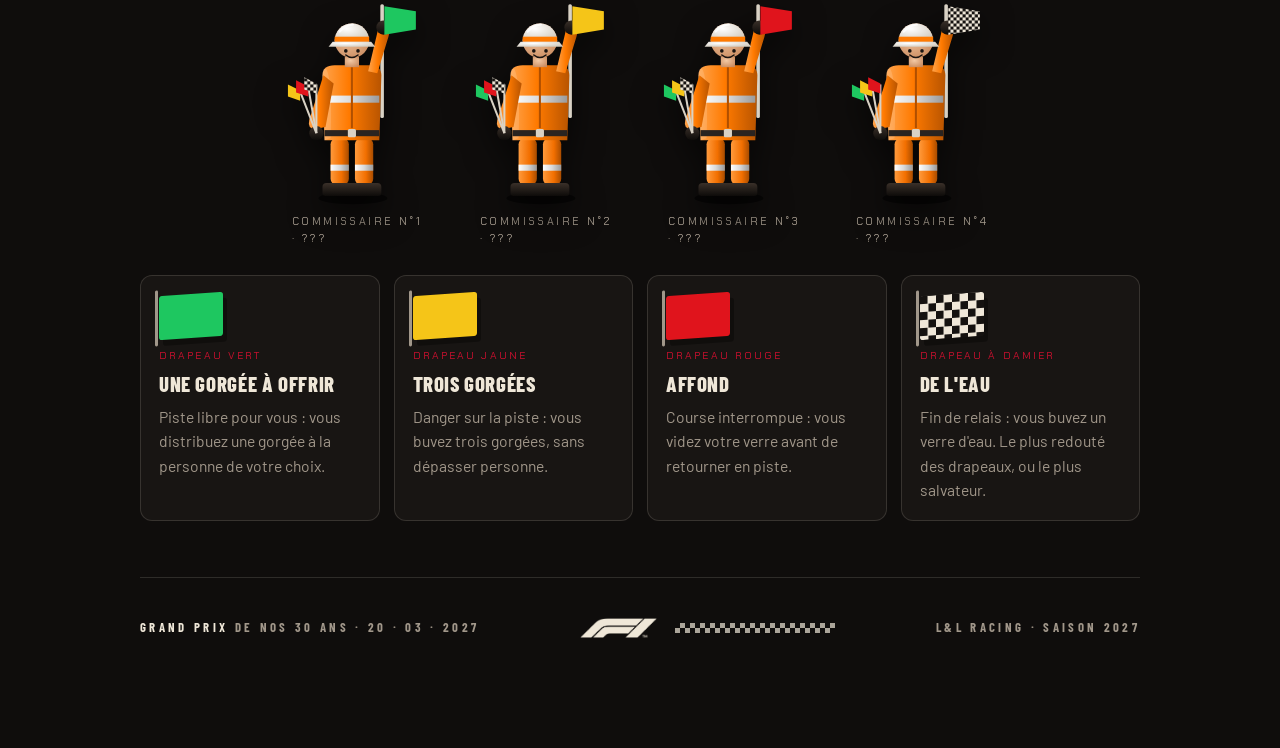
==== commit 7dc931b8: "Programme : nouvelle formulation de l'étape Safety car Co-Authored-By: Claude Fable 5.1 <noreply@ant" ====
--- a/test/index.html
+++ b/test/index.html
@@ -726,7 +726,7 @@
       <li class="key"><time>21:00</time><div><h3>Extinction des feux<small>Dîner</small></h3><p>Le départ est donné. Personne ne cale, tout le monde passe le premier virage.</p></div></li>
       <li class="key"><time>23:00</time><div><h3>Podium<small>Gâteau</small></h3><p>Champagne secoué, bougies soufflées, hymne à la gloire des deux vainqueurs du jour.</p></div></li>
       <li><time>23:30</time><div><h3>Course de nuit<small>Piste de danse</small></h3><p>Feux verts, DRS ouvert, les arrêts aux stands sont autorisés au bar. Les commissaires veillent, drapeaux en main.</p></div></li>
-      <li><time>01:00</time><div><h3>Safety car<small>Deuxième souffle</small></h3><p>On ralentit, on se regroupe, on reprend de l'eau ou pas. Relance au premier riff.</p></div></li>
+      <li><time>01:00</time><div><h3>Safety car<small>Deuxième souffle</small></h3><p>On ralentit, on se regroupe, on reprend de l'eau ou pas. Dès que la musique repart, la course aussi.</p></div></li>
       <li class="key"><time>∞</time><div><h3>Drapeau à damier<small>Pas d'heure de fin</small></h3><p>La course s'arrête quand le dernier pilote quitte la piste. Aucune limite de tours n'est prévue par le règlement.</p></div></li>
     </ol>
   </section>
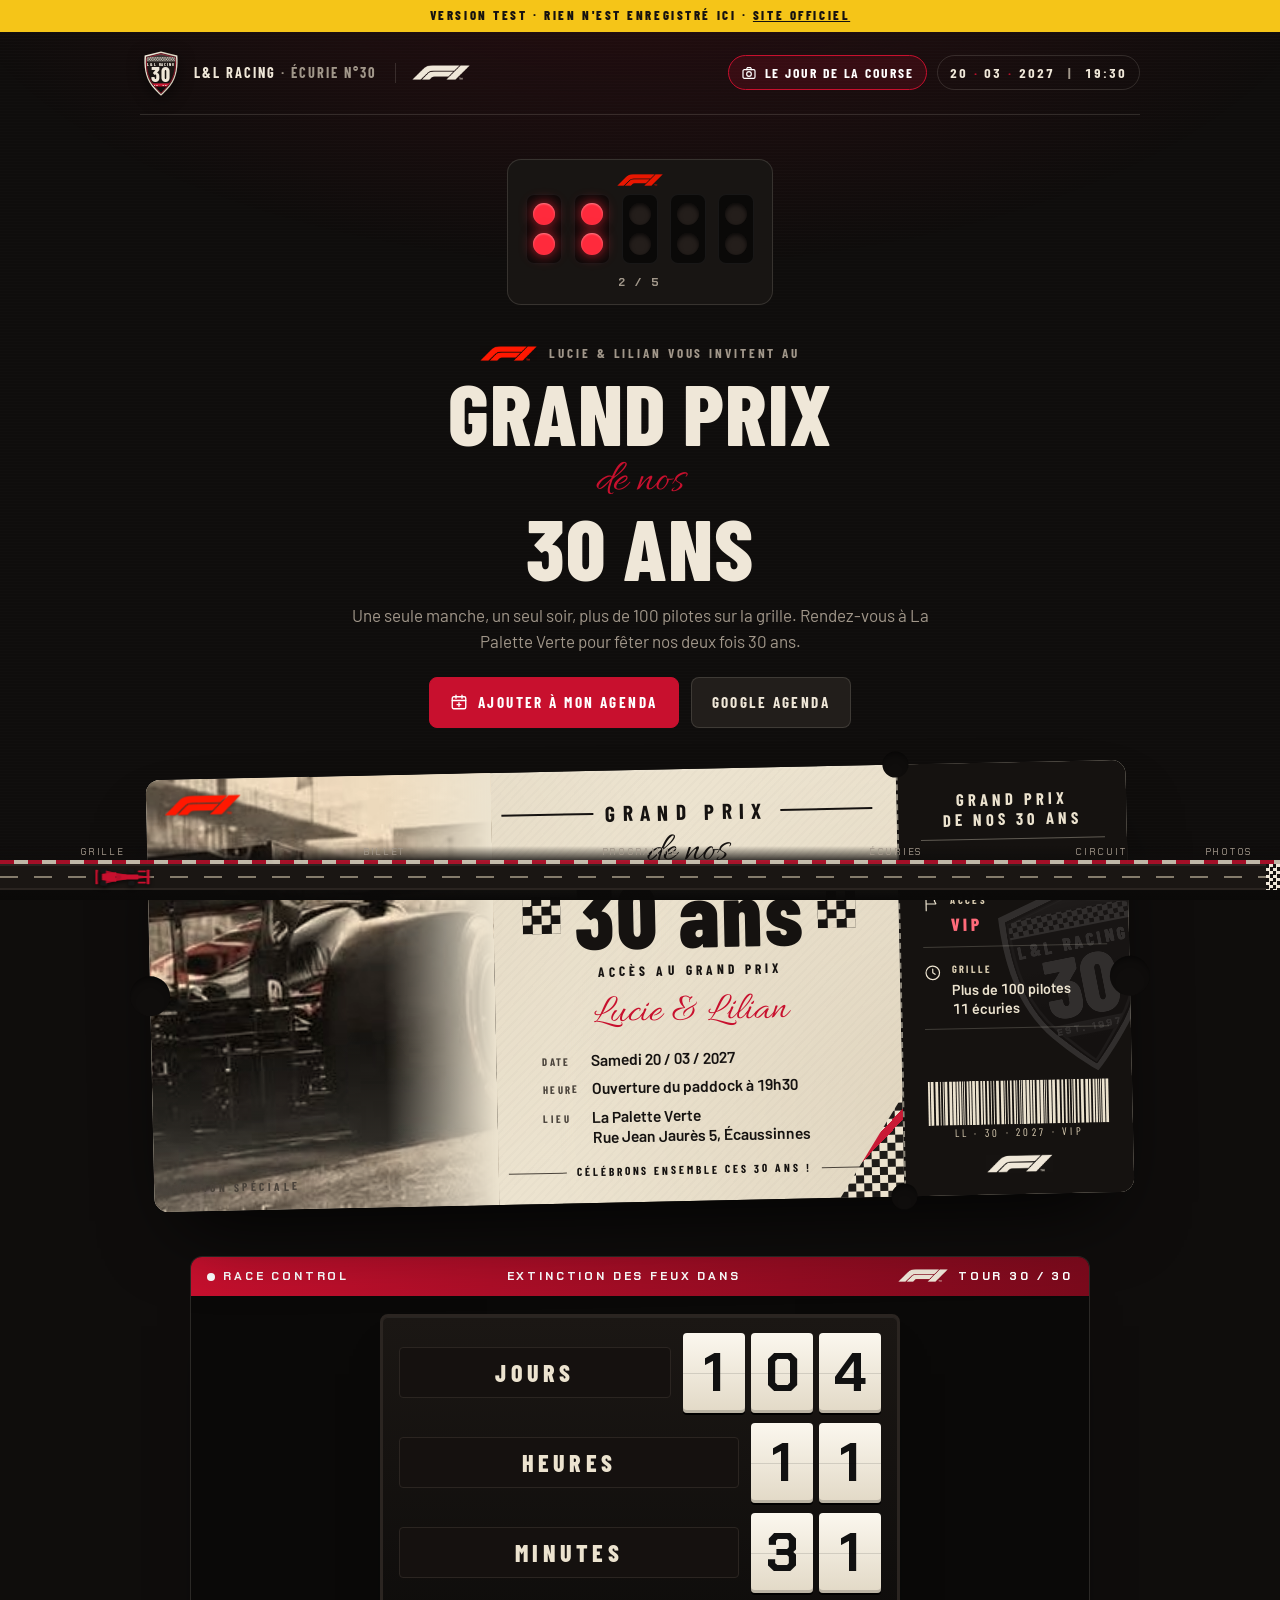
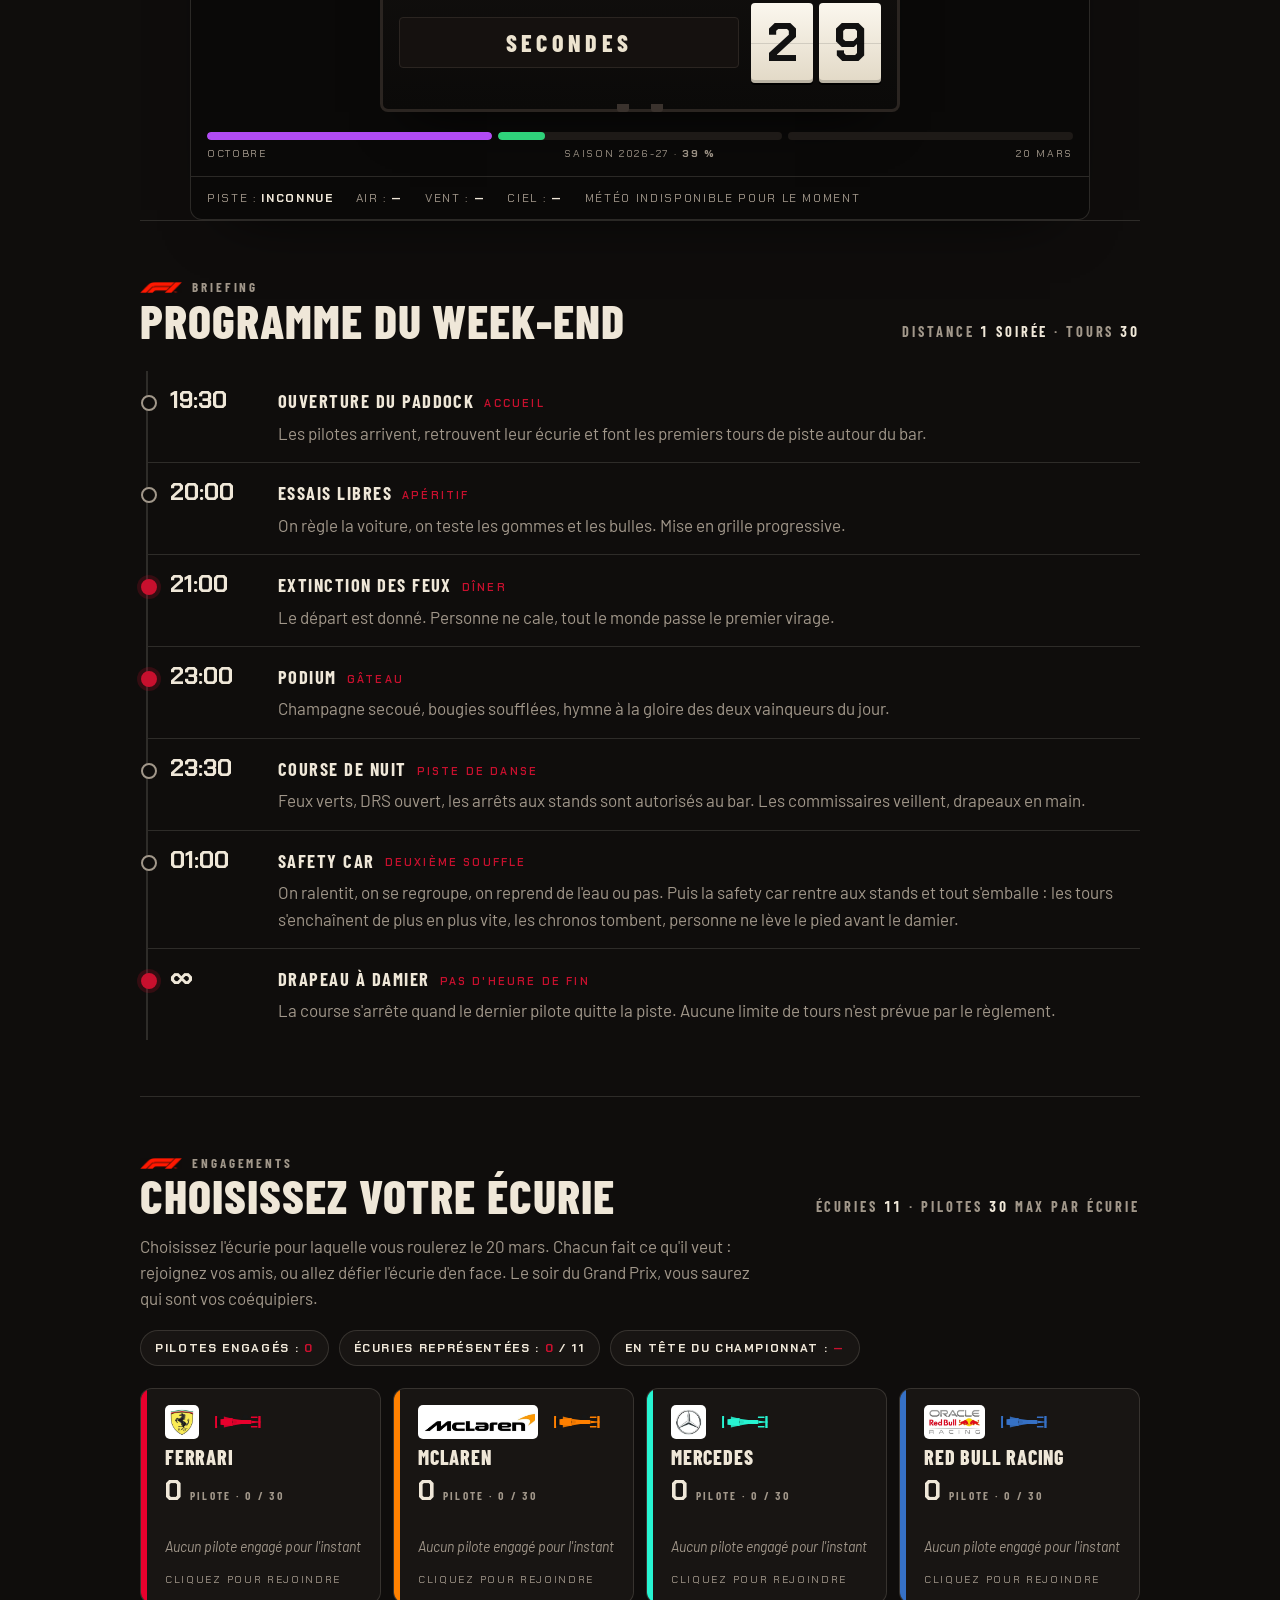
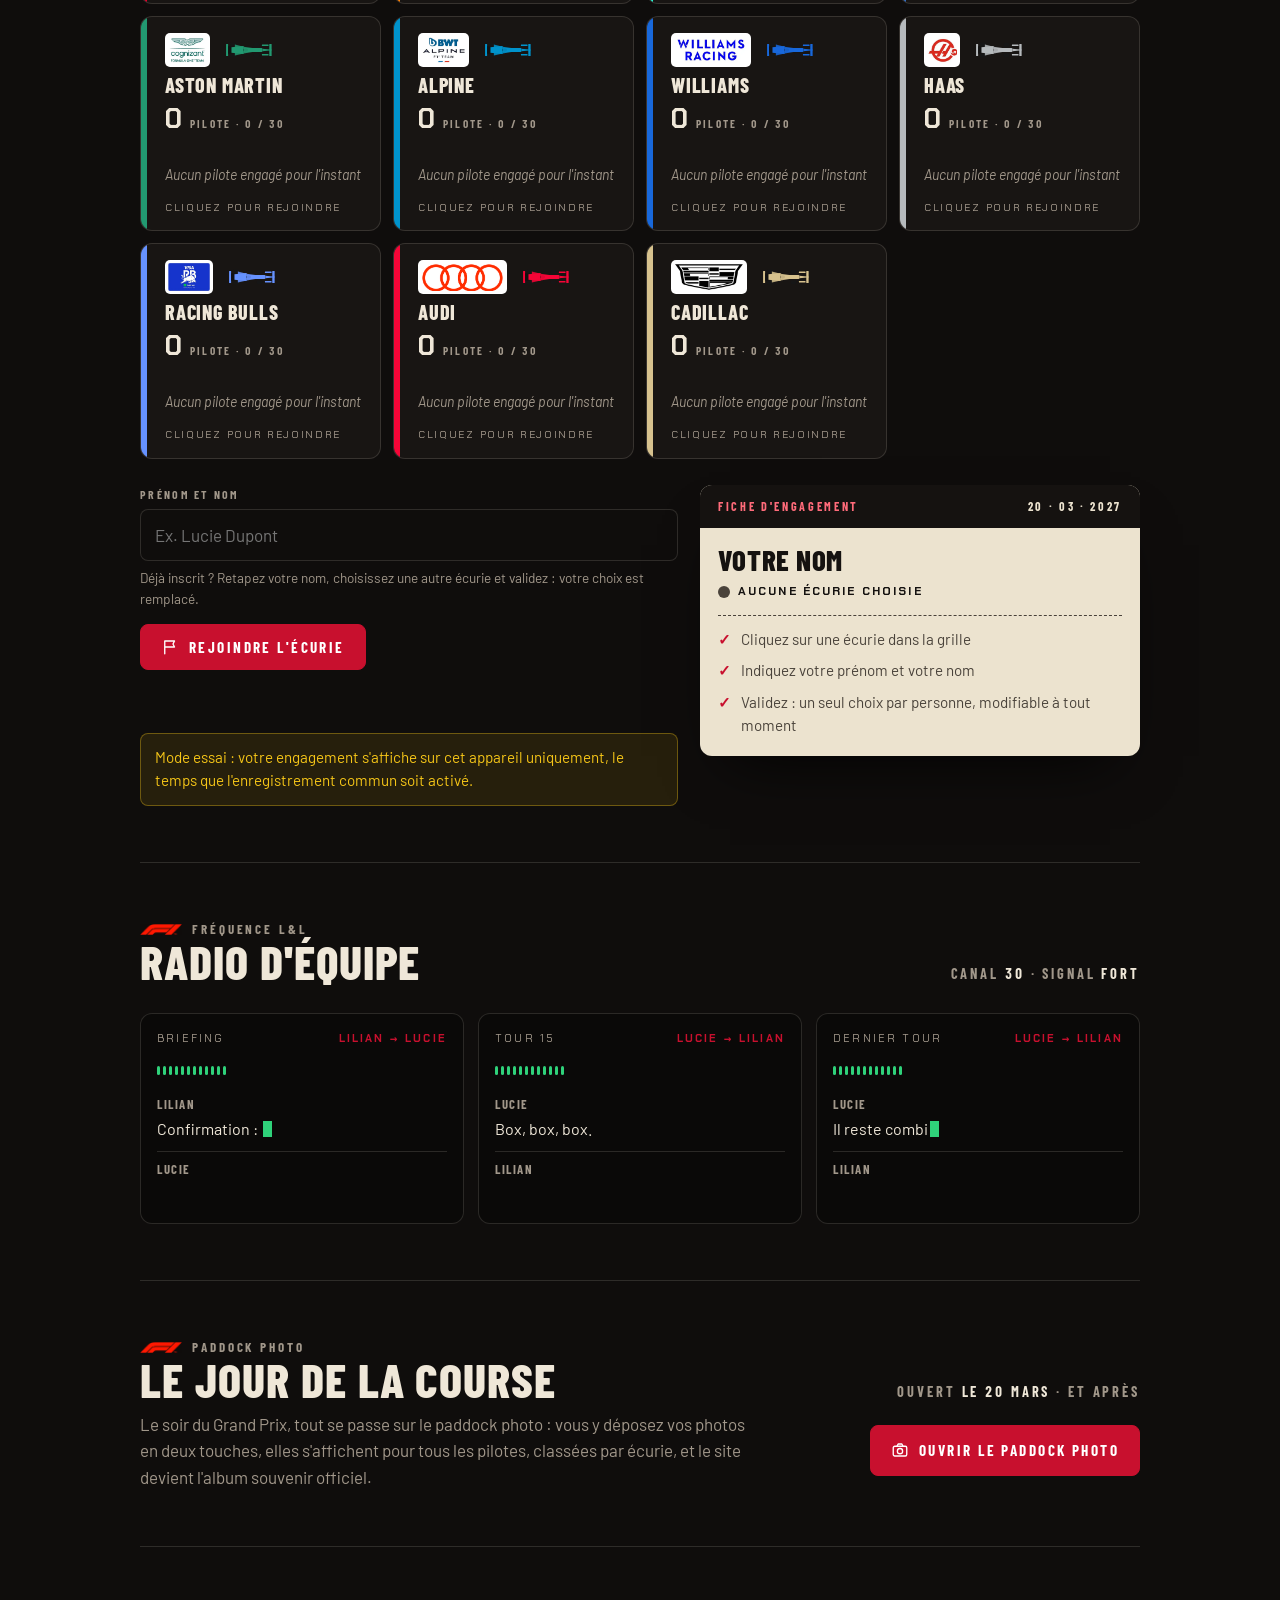
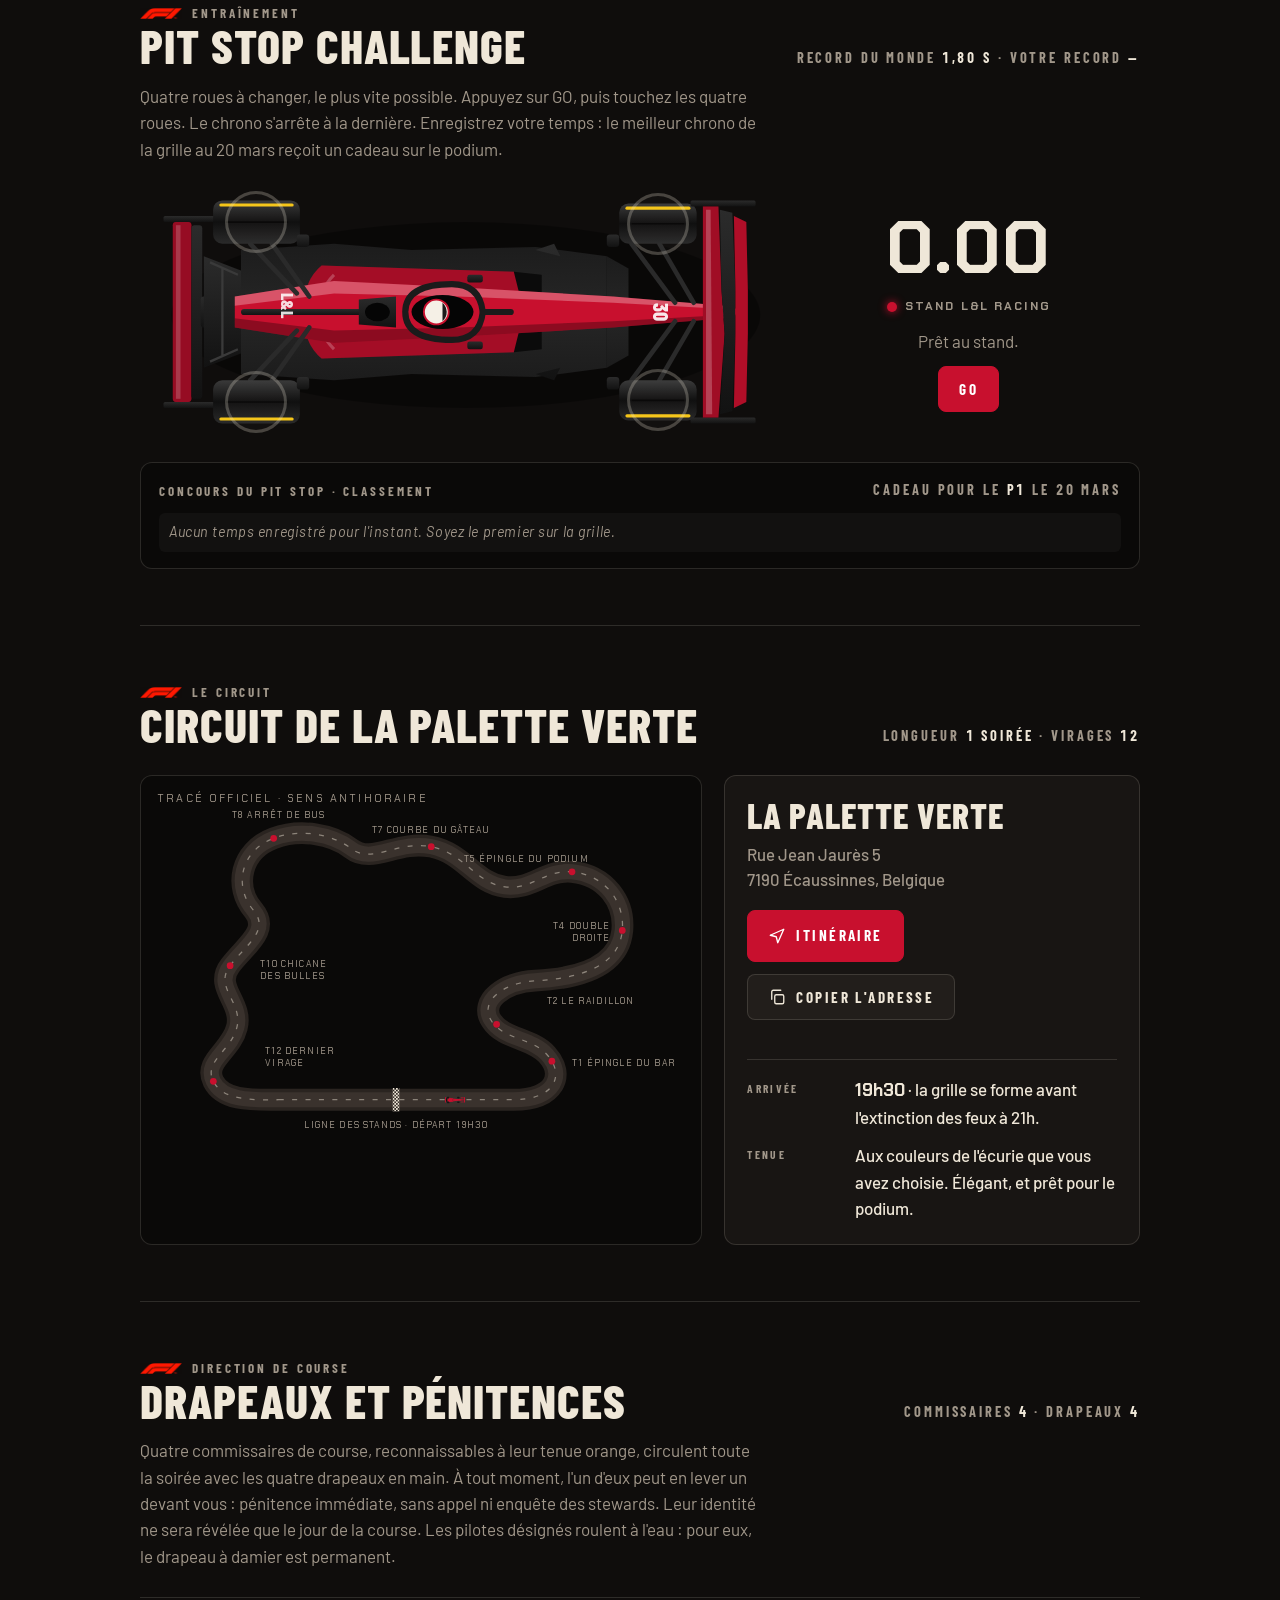
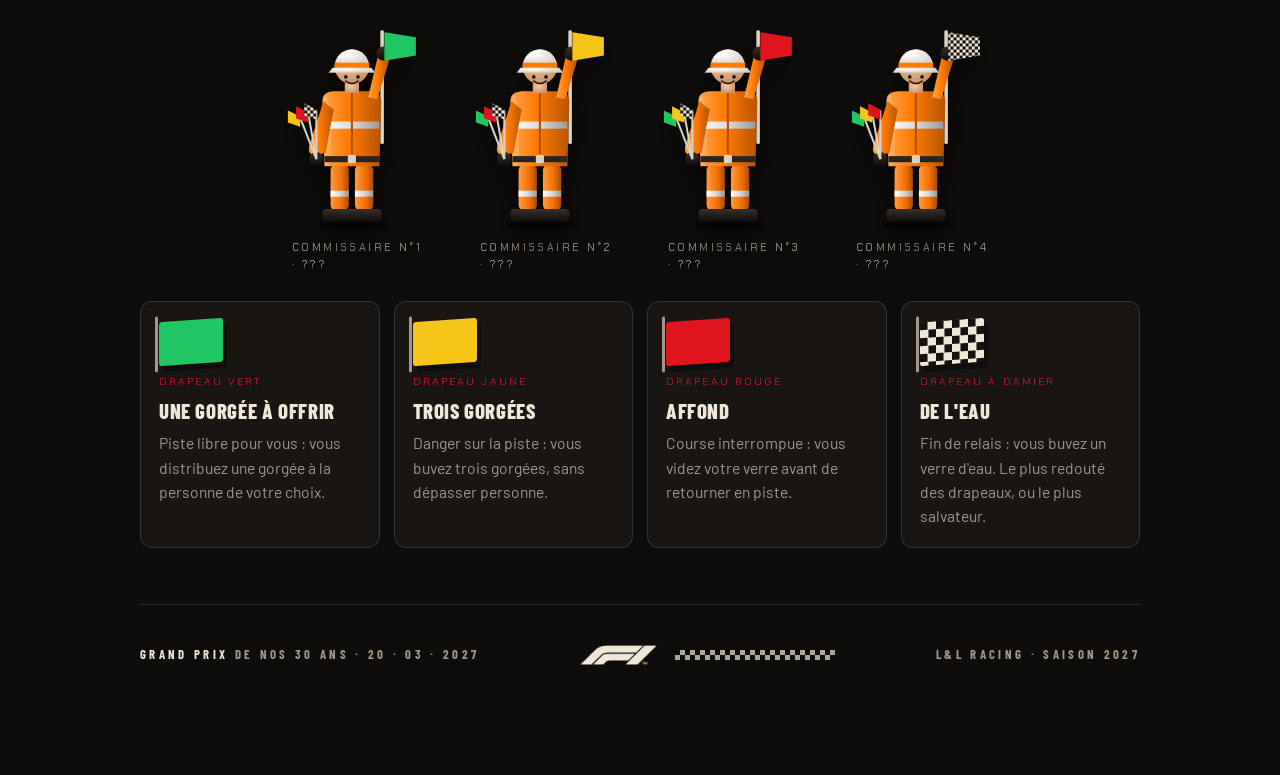
==== commit 787e9f7a: "Programme : étape Safety car, la course s'emballe après la relance Co-Authored-By: Claude Fable 5.1 " ====
--- a/test/index.html
+++ b/test/index.html
@@ -726,7 +726,7 @@
       <li class="key"><time>21:00</time><div><h3>Extinction des feux<small>Dîner</small></h3><p>Le départ est donné. Personne ne cale, tout le monde passe le premier virage.</p></div></li>
       <li class="key"><time>23:00</time><div><h3>Podium<small>Gâteau</small></h3><p>Champagne secoué, bougies soufflées, hymne à la gloire des deux vainqueurs du jour.</p></div></li>
       <li><time>23:30</time><div><h3>Course de nuit<small>Piste de danse</small></h3><p>Feux verts, DRS ouvert, les arrêts aux stands sont autorisés au bar. Les commissaires veillent, drapeaux en main.</p></div></li>
-      <li><time>01:00</time><div><h3>Safety car<small>Deuxième souffle</small></h3><p>On ralentit, on se regroupe, on reprend de l'eau ou pas. Dès que la musique repart, la course aussi.</p></div></li>
+      <li><time>01:00</time><div><h3>Safety car<small>Deuxième souffle</small></h3><p>On ralentit, on se regroupe, on reprend de l'eau ou pas. Puis la safety car rentre aux stands et tout s'emballe : les tours s'enchaînent de plus en plus vite, les chronos tombent, personne ne lève le pied avant le damier.</p></div></li>
       <li class="key"><time>∞</time><div><h3>Drapeau à damier<small>Pas d'heure de fin</small></h3><p>La course s'arrête quand le dernier pilote quitte la piste. Aucune limite de tours n'est prévue par le règlement.</p></div></li>
     </ol>
   </section>
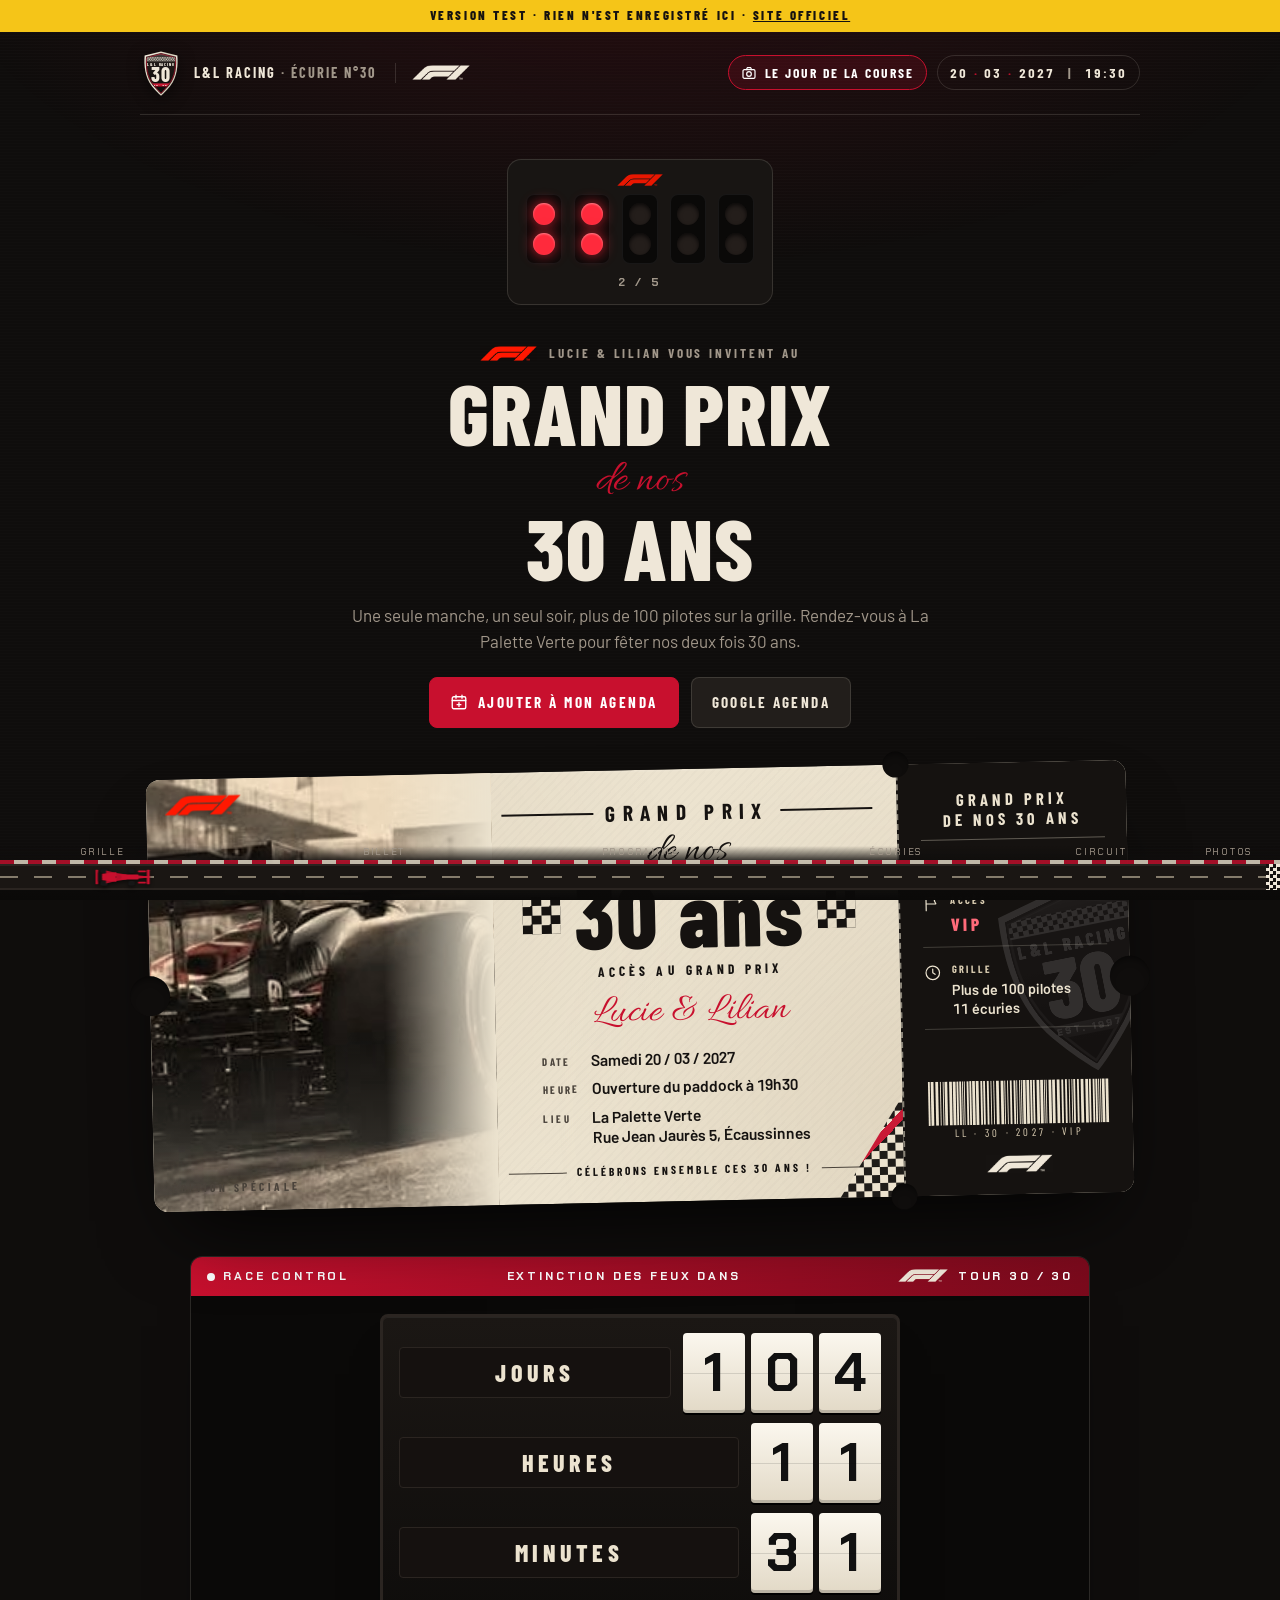
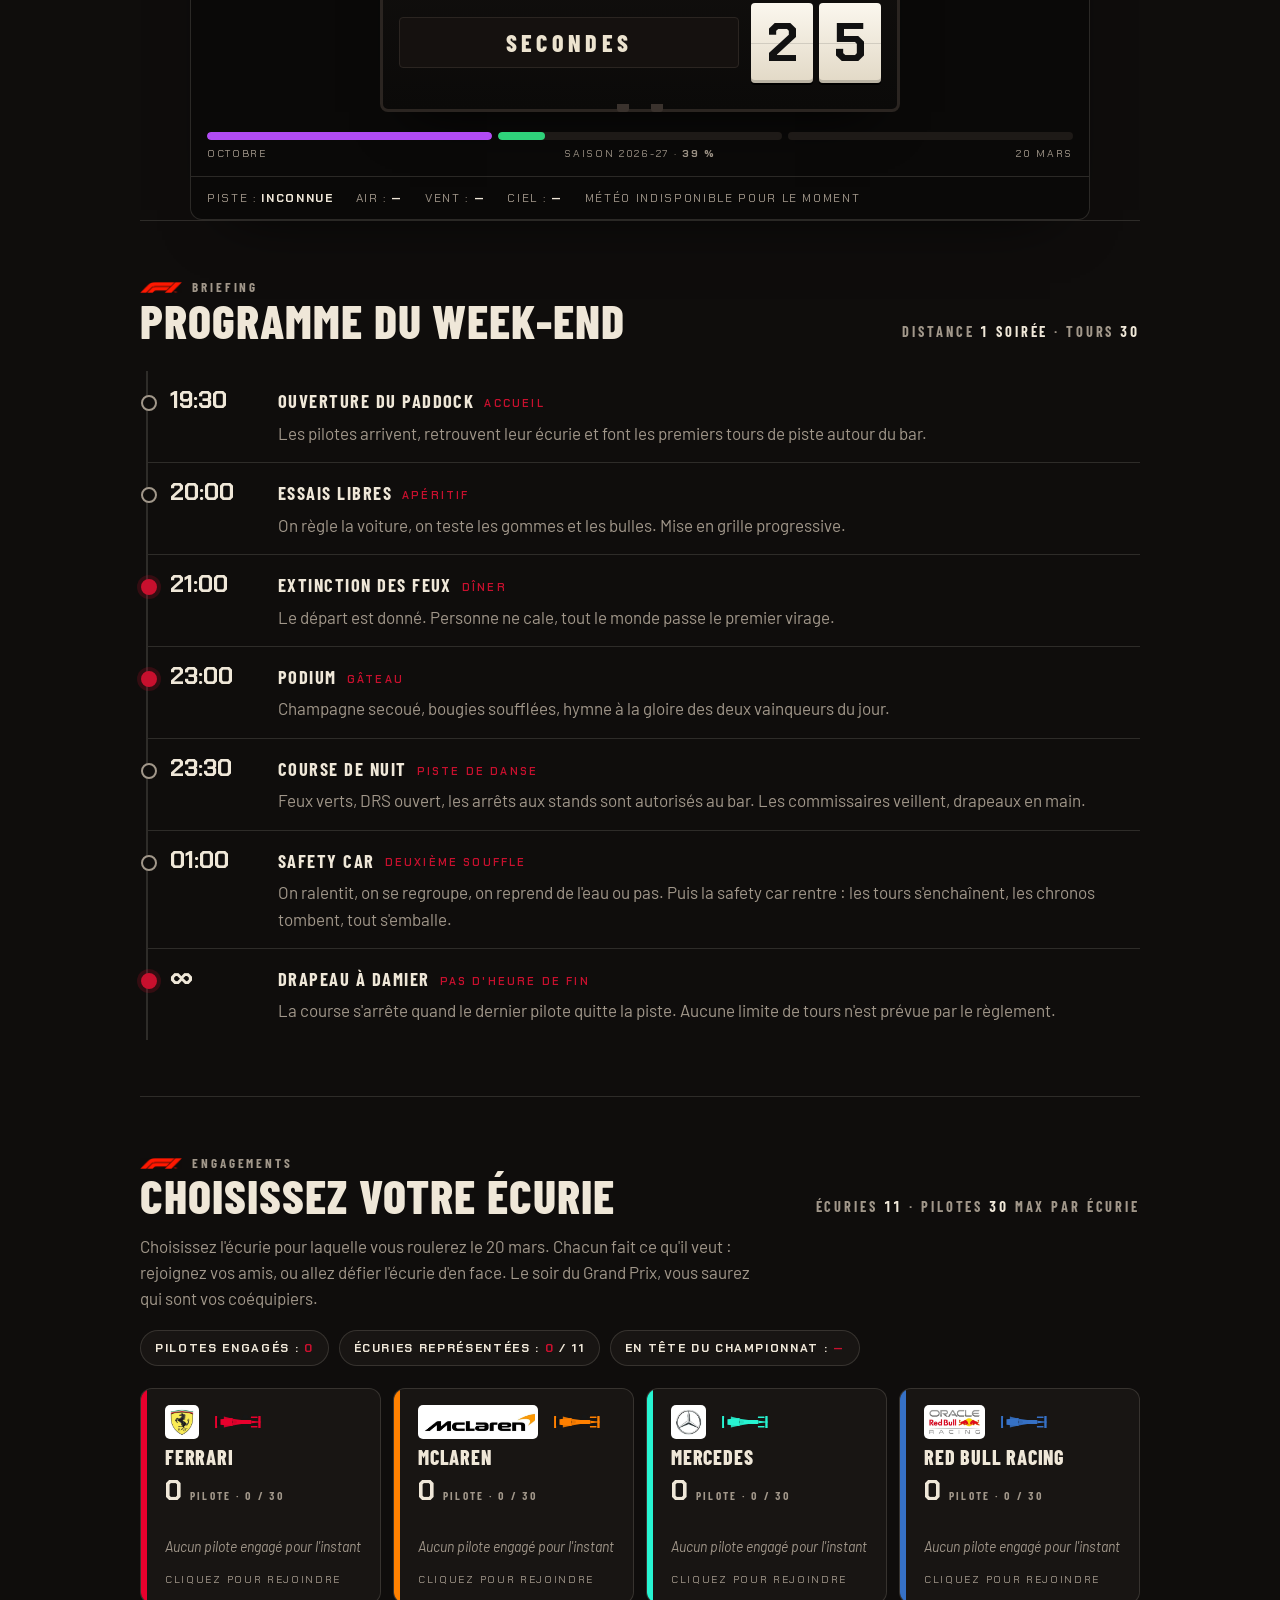
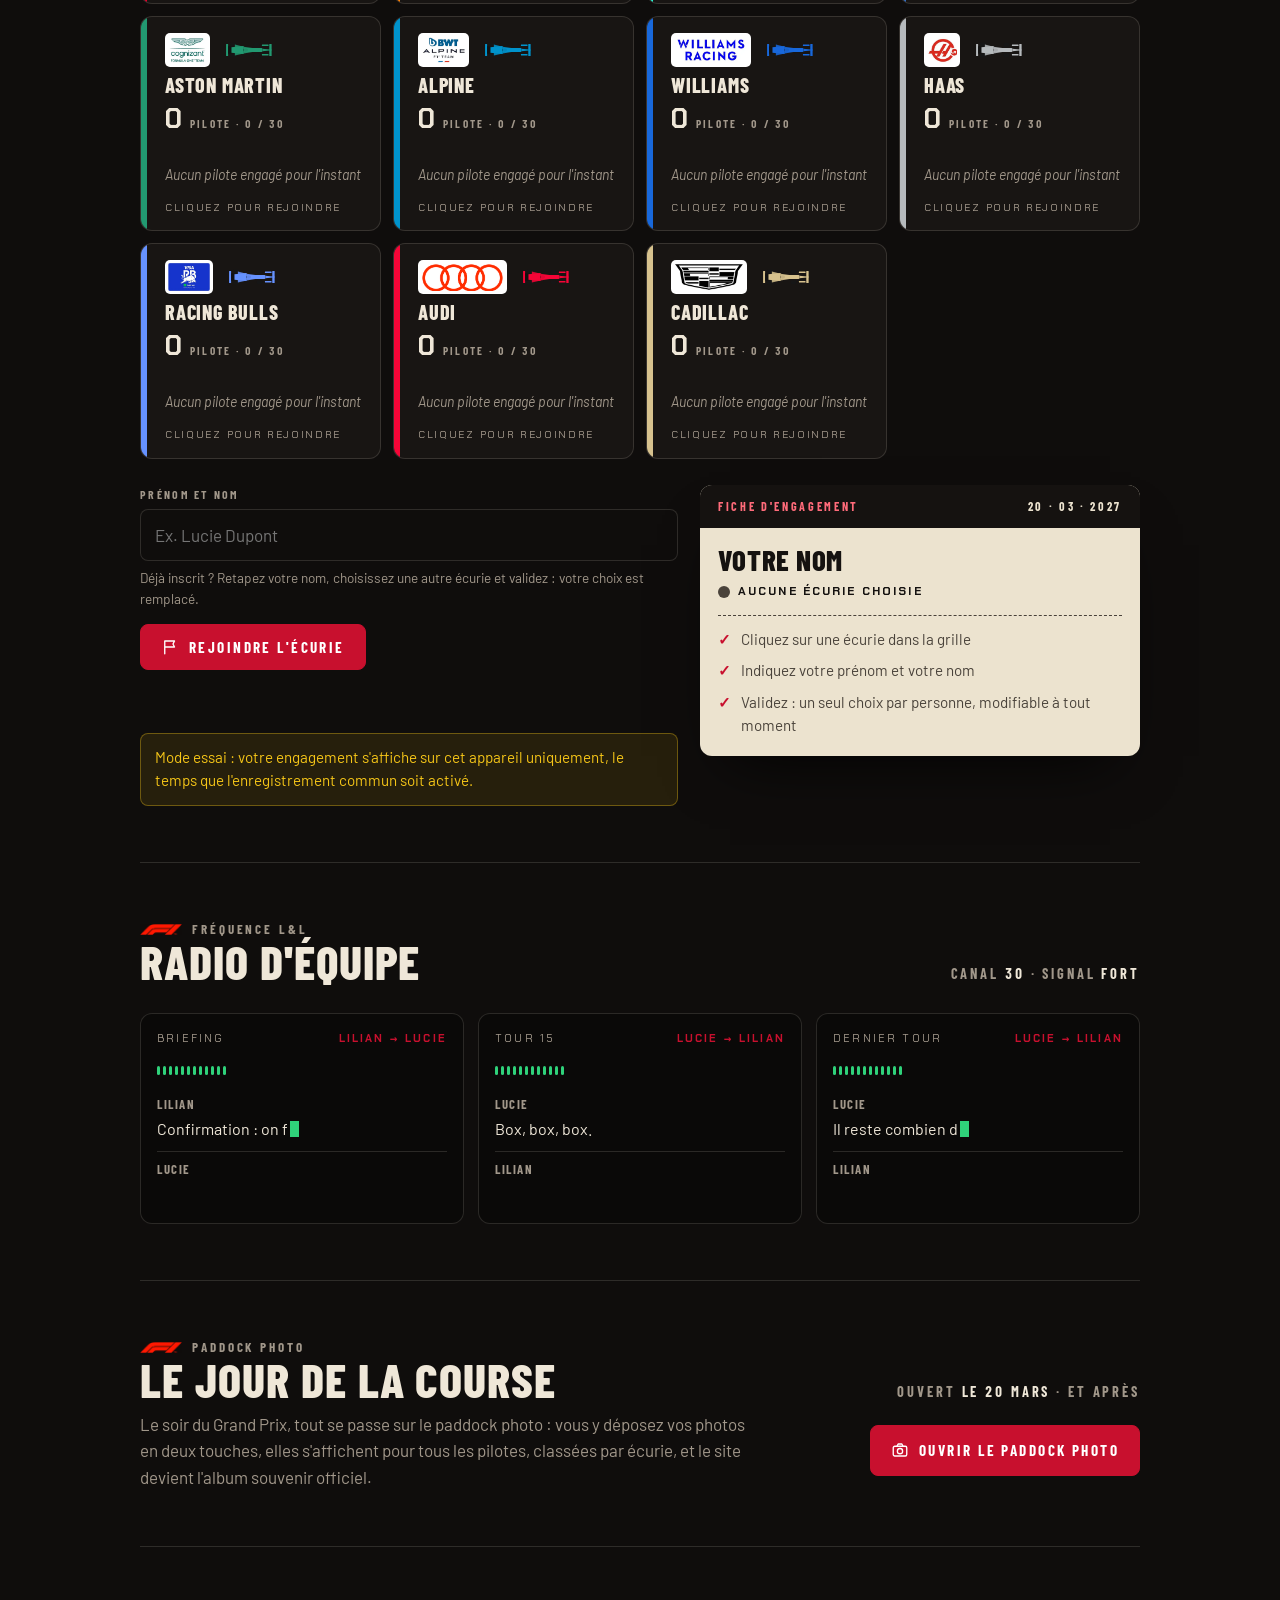
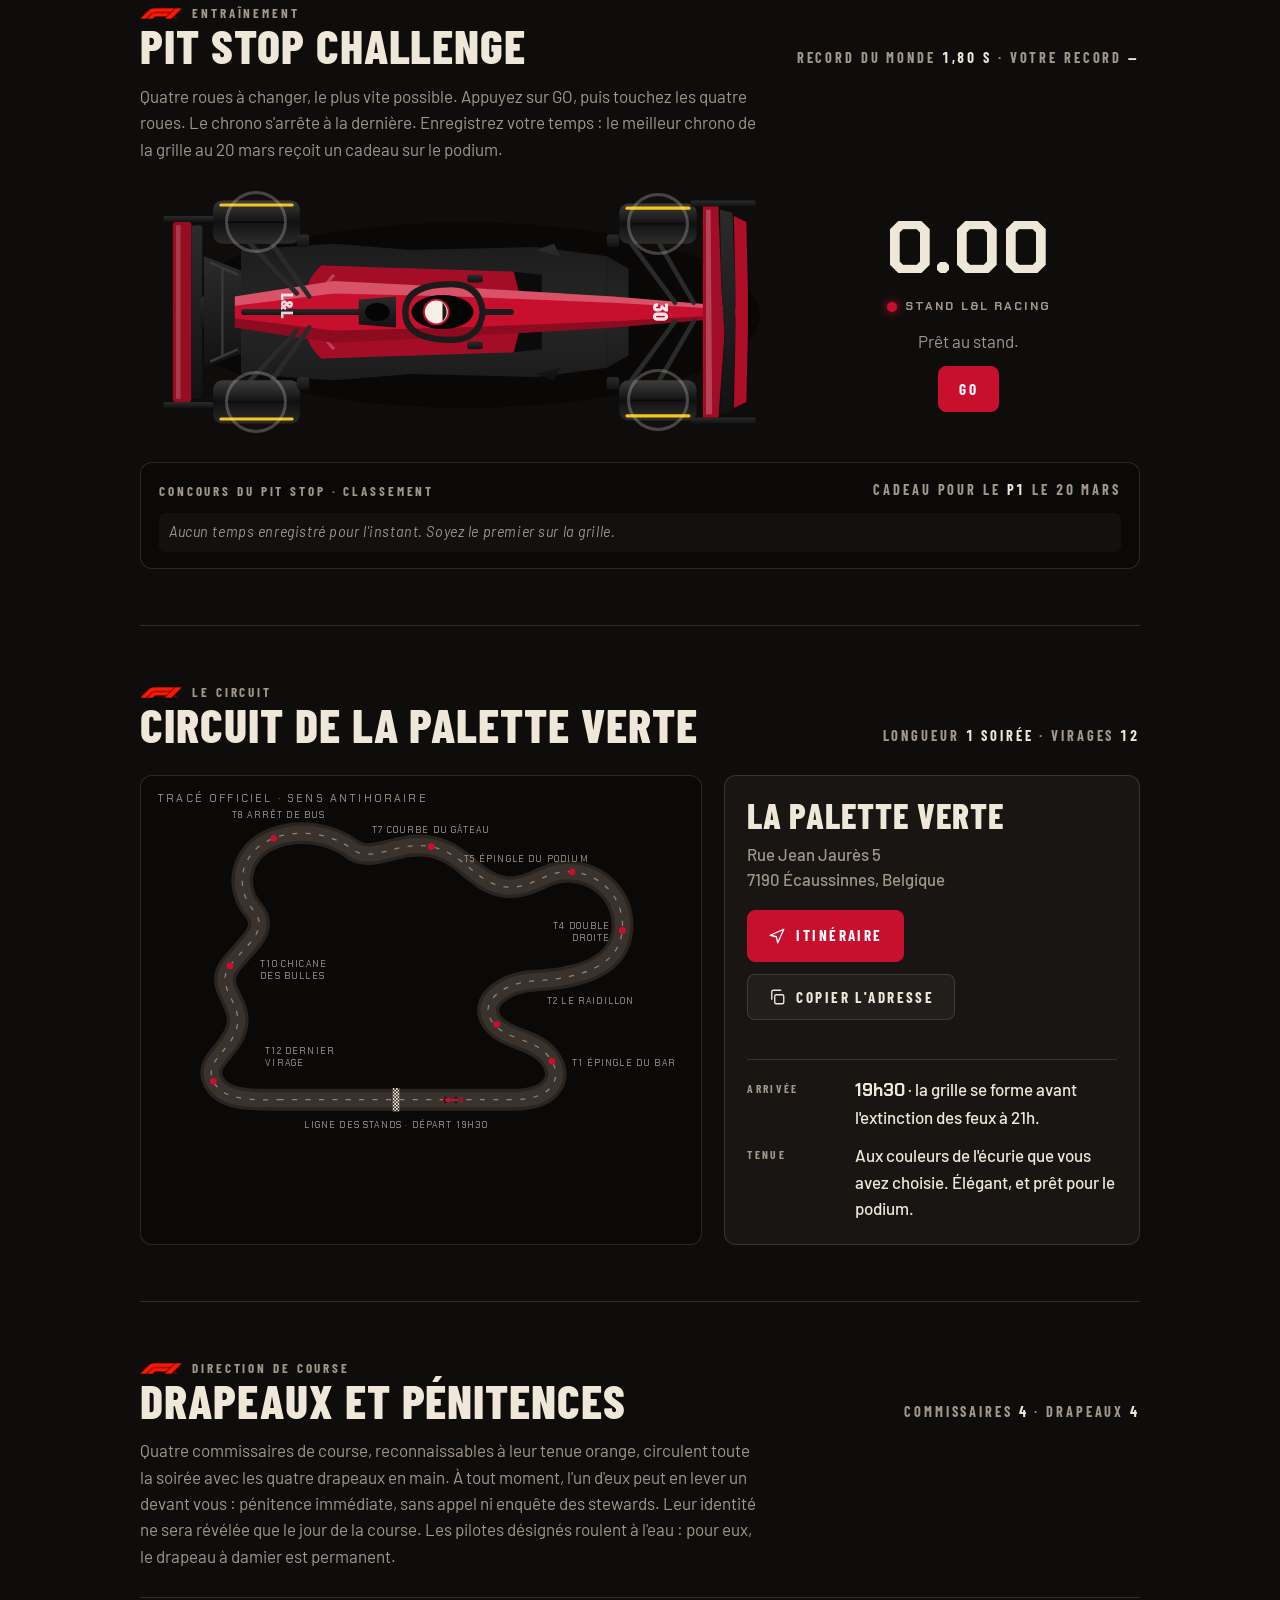
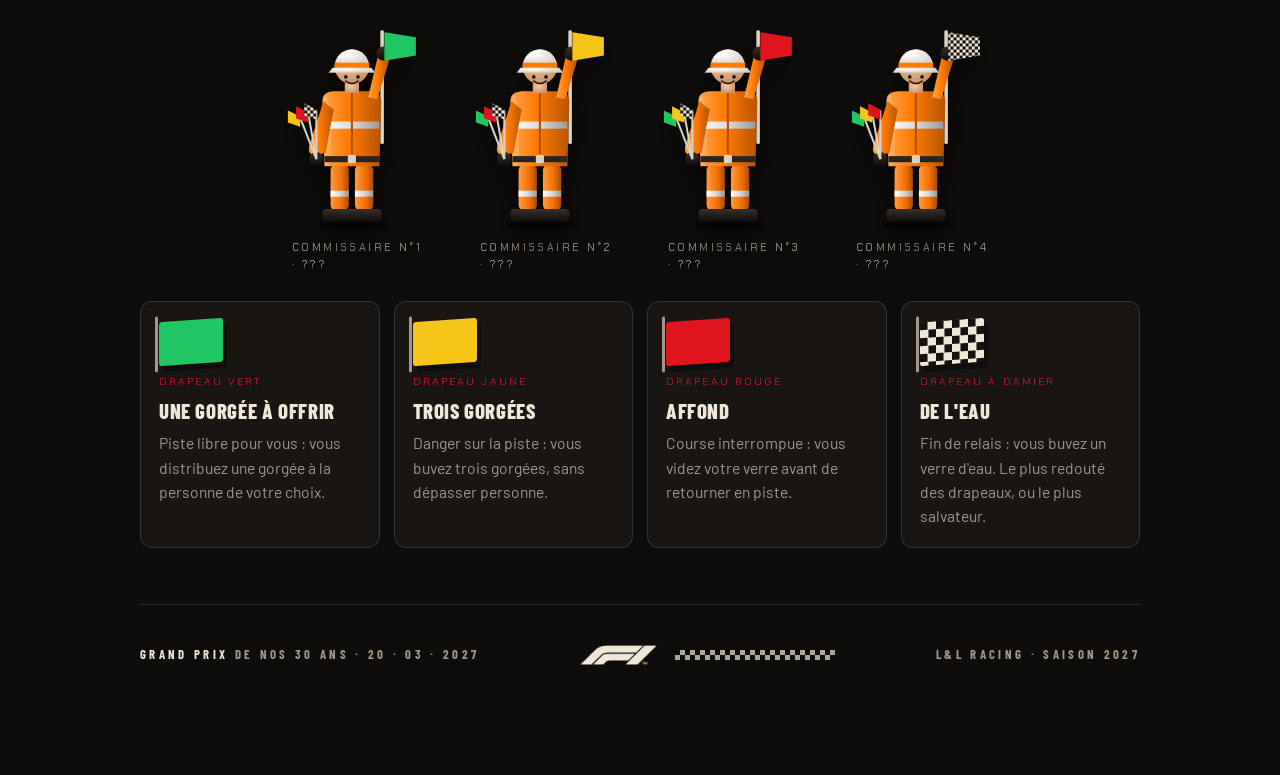
==== commit 69f876d2: "Programme : étape Safety car, version courte Co-Authored-By: Claude Fable 5.1 <noreply@anthropic.com" ====
--- a/test/index.html
+++ b/test/index.html
@@ -726,7 +726,7 @@
       <li class="key"><time>21:00</time><div><h3>Extinction des feux<small>Dîner</small></h3><p>Le départ est donné. Personne ne cale, tout le monde passe le premier virage.</p></div></li>
       <li class="key"><time>23:00</time><div><h3>Podium<small>Gâteau</small></h3><p>Champagne secoué, bougies soufflées, hymne à la gloire des deux vainqueurs du jour.</p></div></li>
       <li><time>23:30</time><div><h3>Course de nuit<small>Piste de danse</small></h3><p>Feux verts, DRS ouvert, les arrêts aux stands sont autorisés au bar. Les commissaires veillent, drapeaux en main.</p></div></li>
-      <li><time>01:00</time><div><h3>Safety car<small>Deuxième souffle</small></h3><p>On ralentit, on se regroupe, on reprend de l'eau ou pas. Puis la safety car rentre aux stands et tout s'emballe : les tours s'enchaînent de plus en plus vite, les chronos tombent, personne ne lève le pied avant le damier.</p></div></li>
+      <li><time>01:00</time><div><h3>Safety car<small>Deuxième souffle</small></h3><p>On ralentit, on se regroupe, on reprend de l'eau ou pas. Puis la safety car rentre : les tours s'enchaînent, les chronos tombent, tout s'emballe.</p></div></li>
       <li class="key"><time>∞</time><div><h3>Drapeau à damier<small>Pas d'heure de fin</small></h3><p>La course s'arrête quand le dernier pilote quitte la piste. Aucune limite de tours n'est prévue par le règlement.</p></div></li>
     </ol>
   </section>
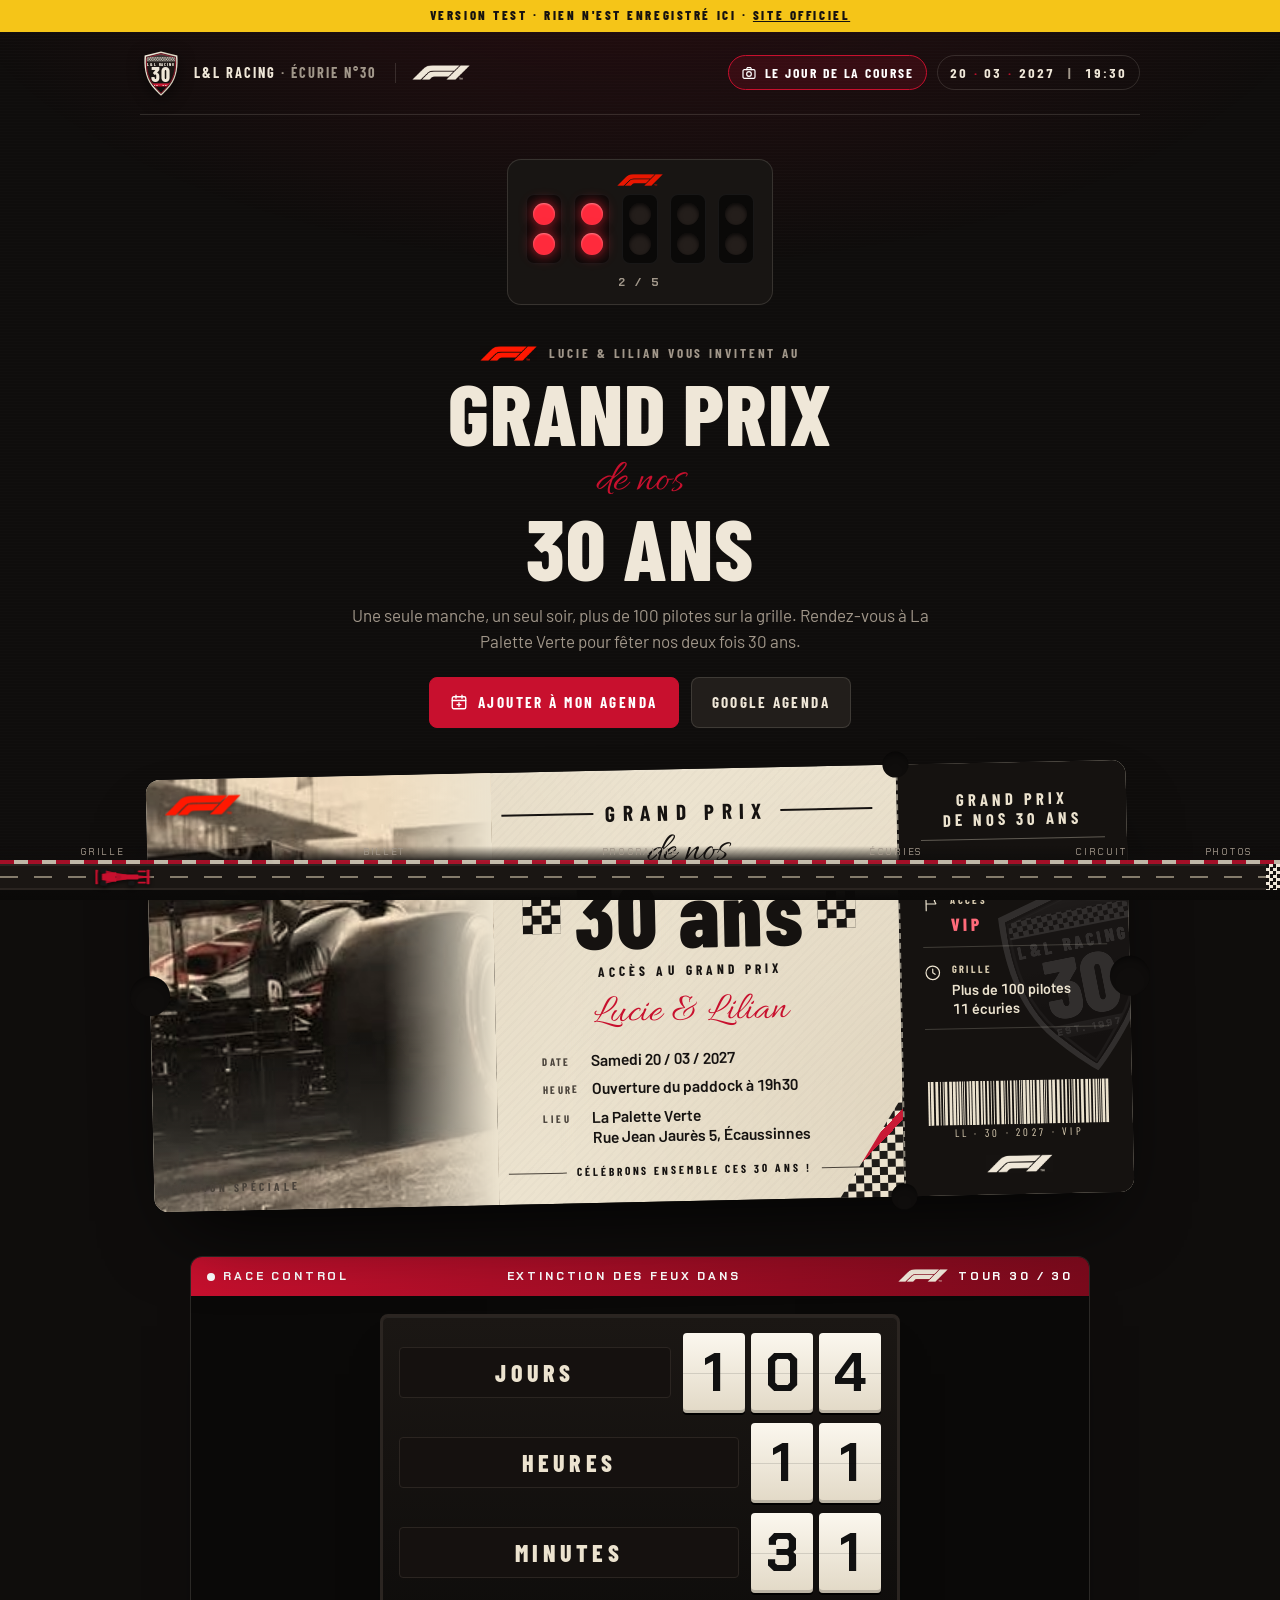
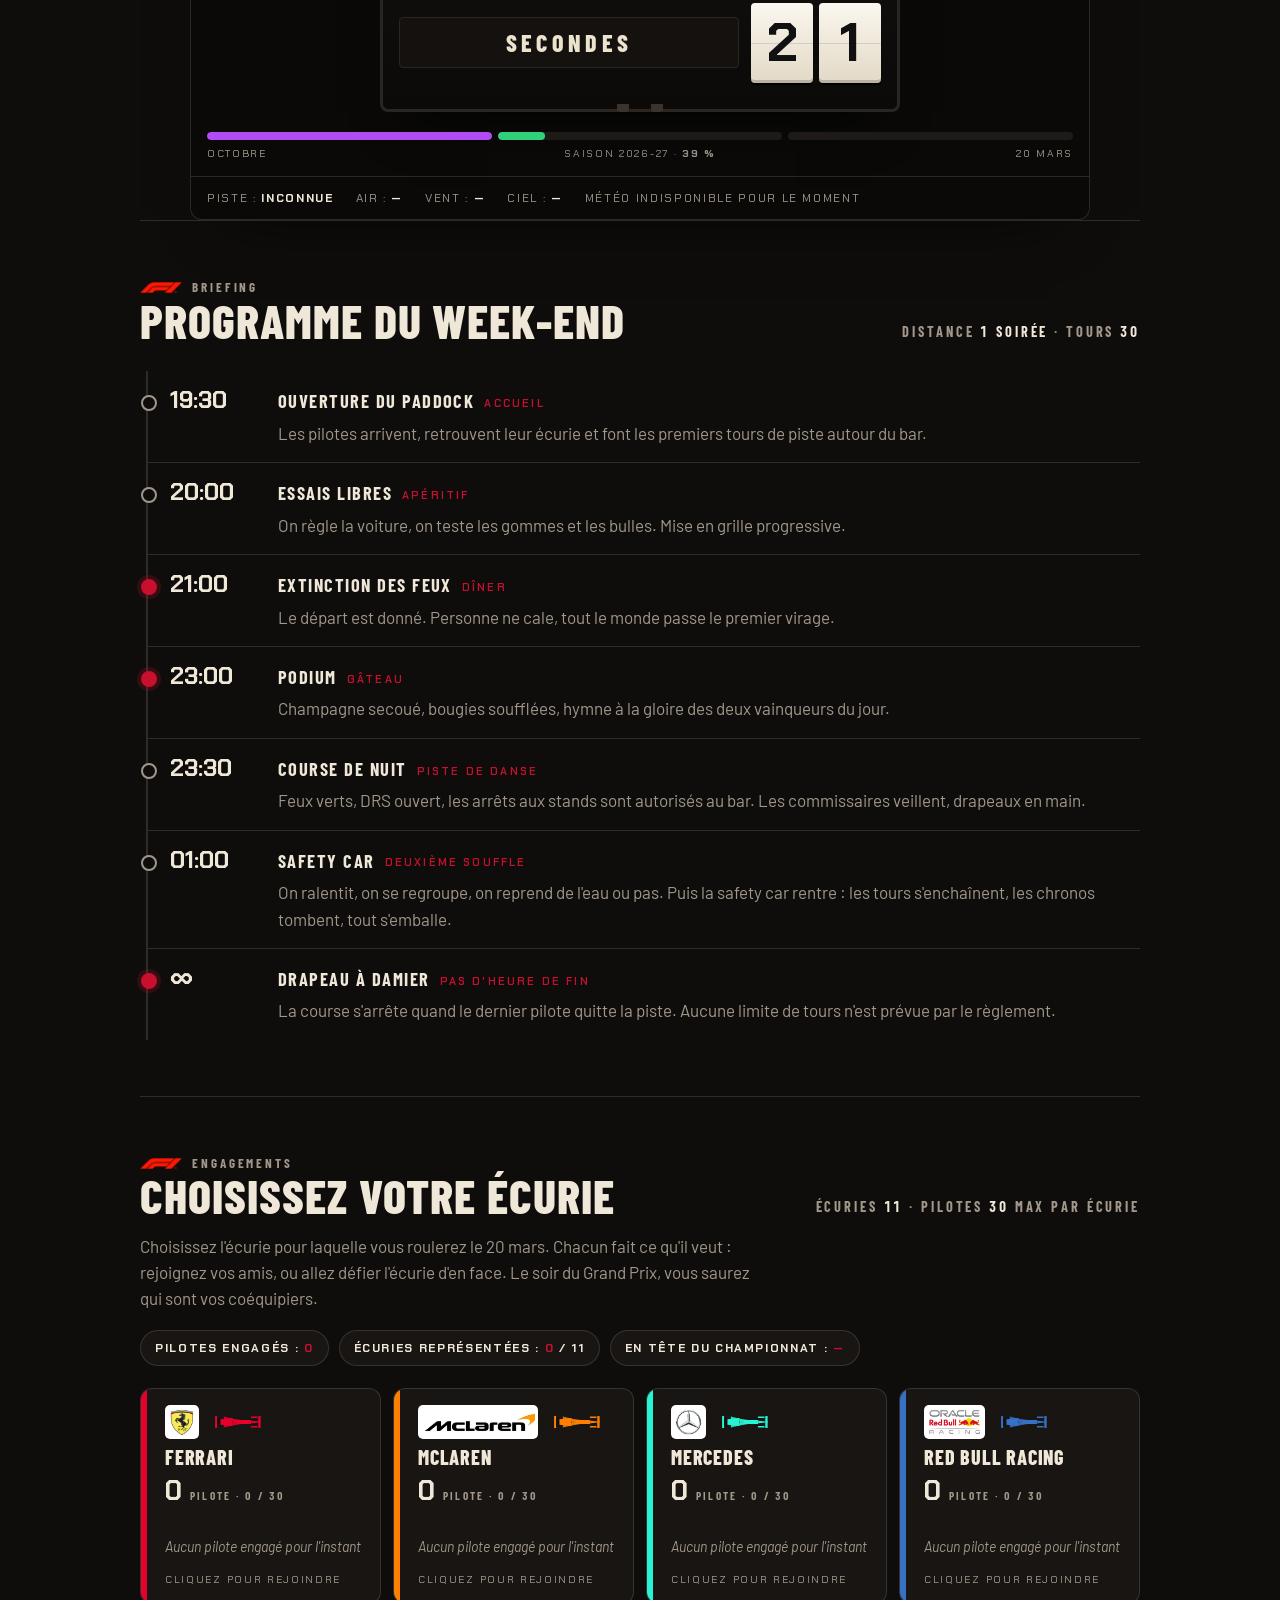
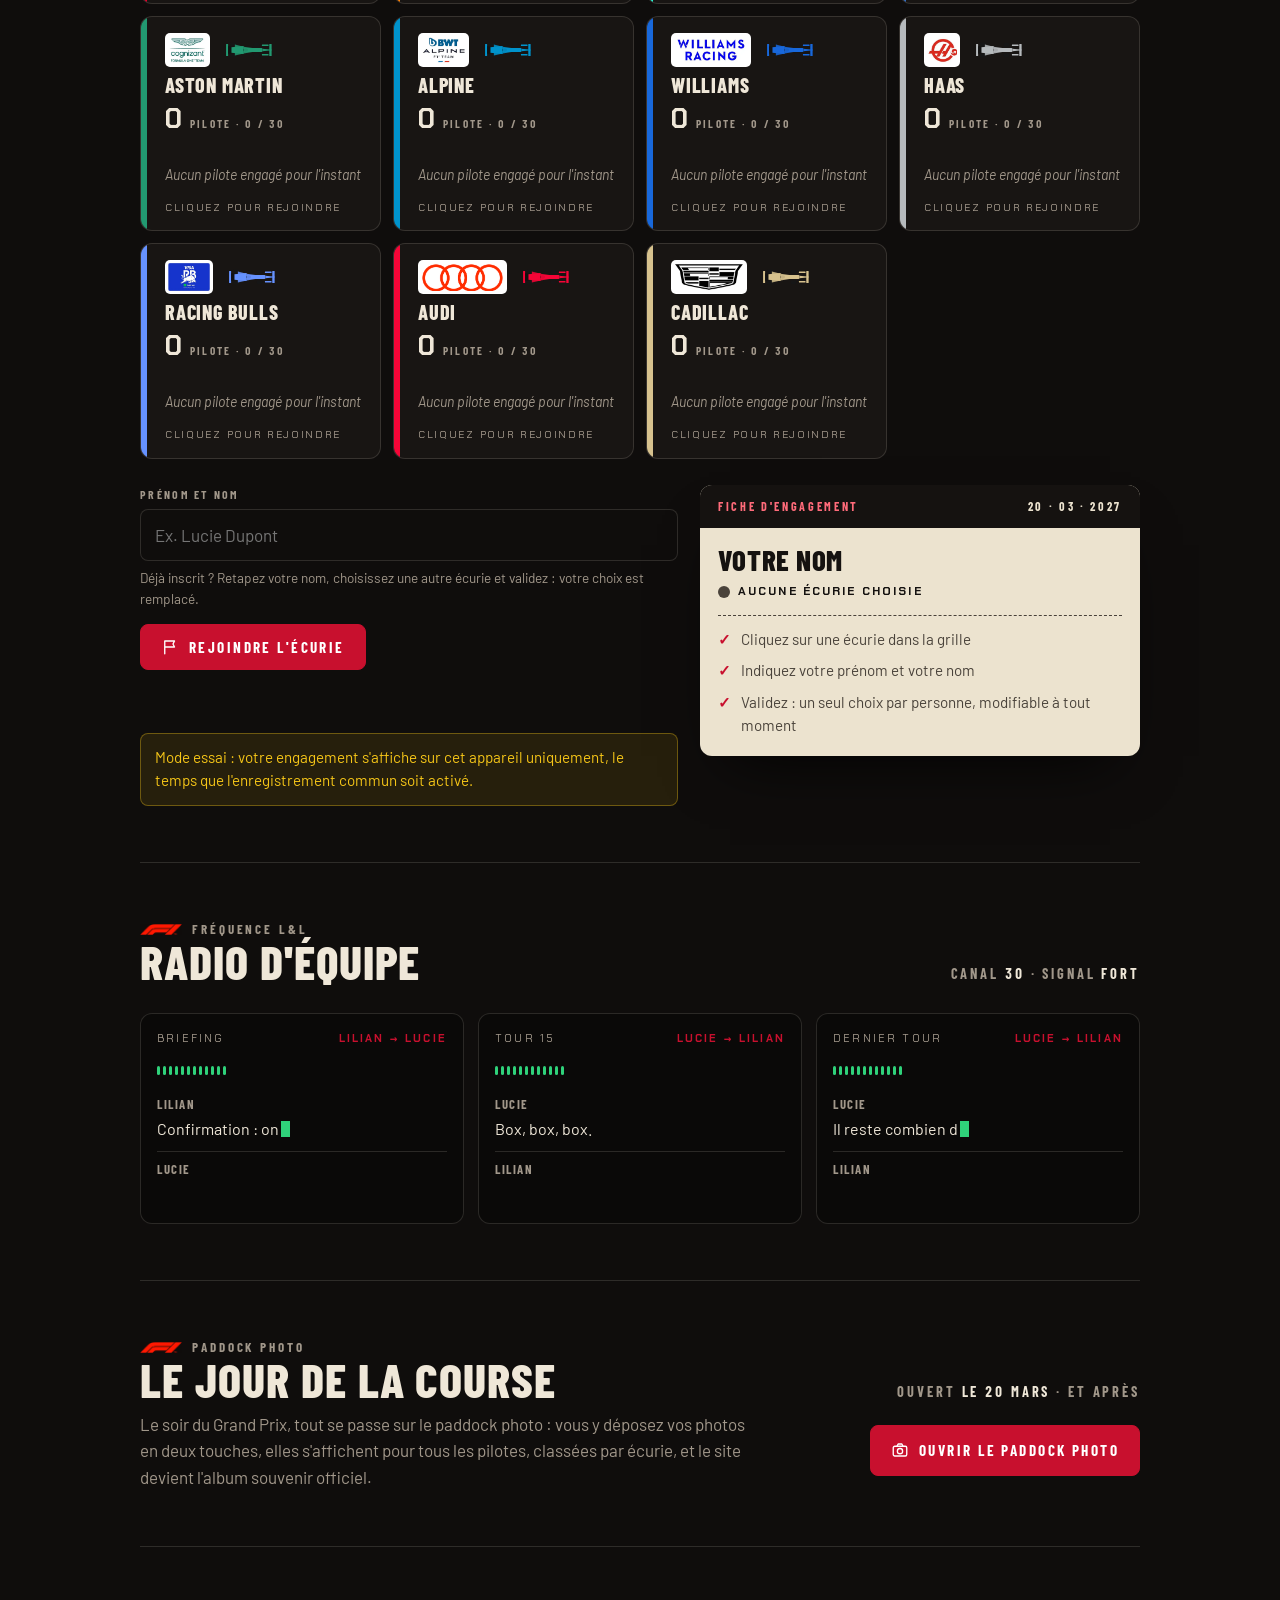
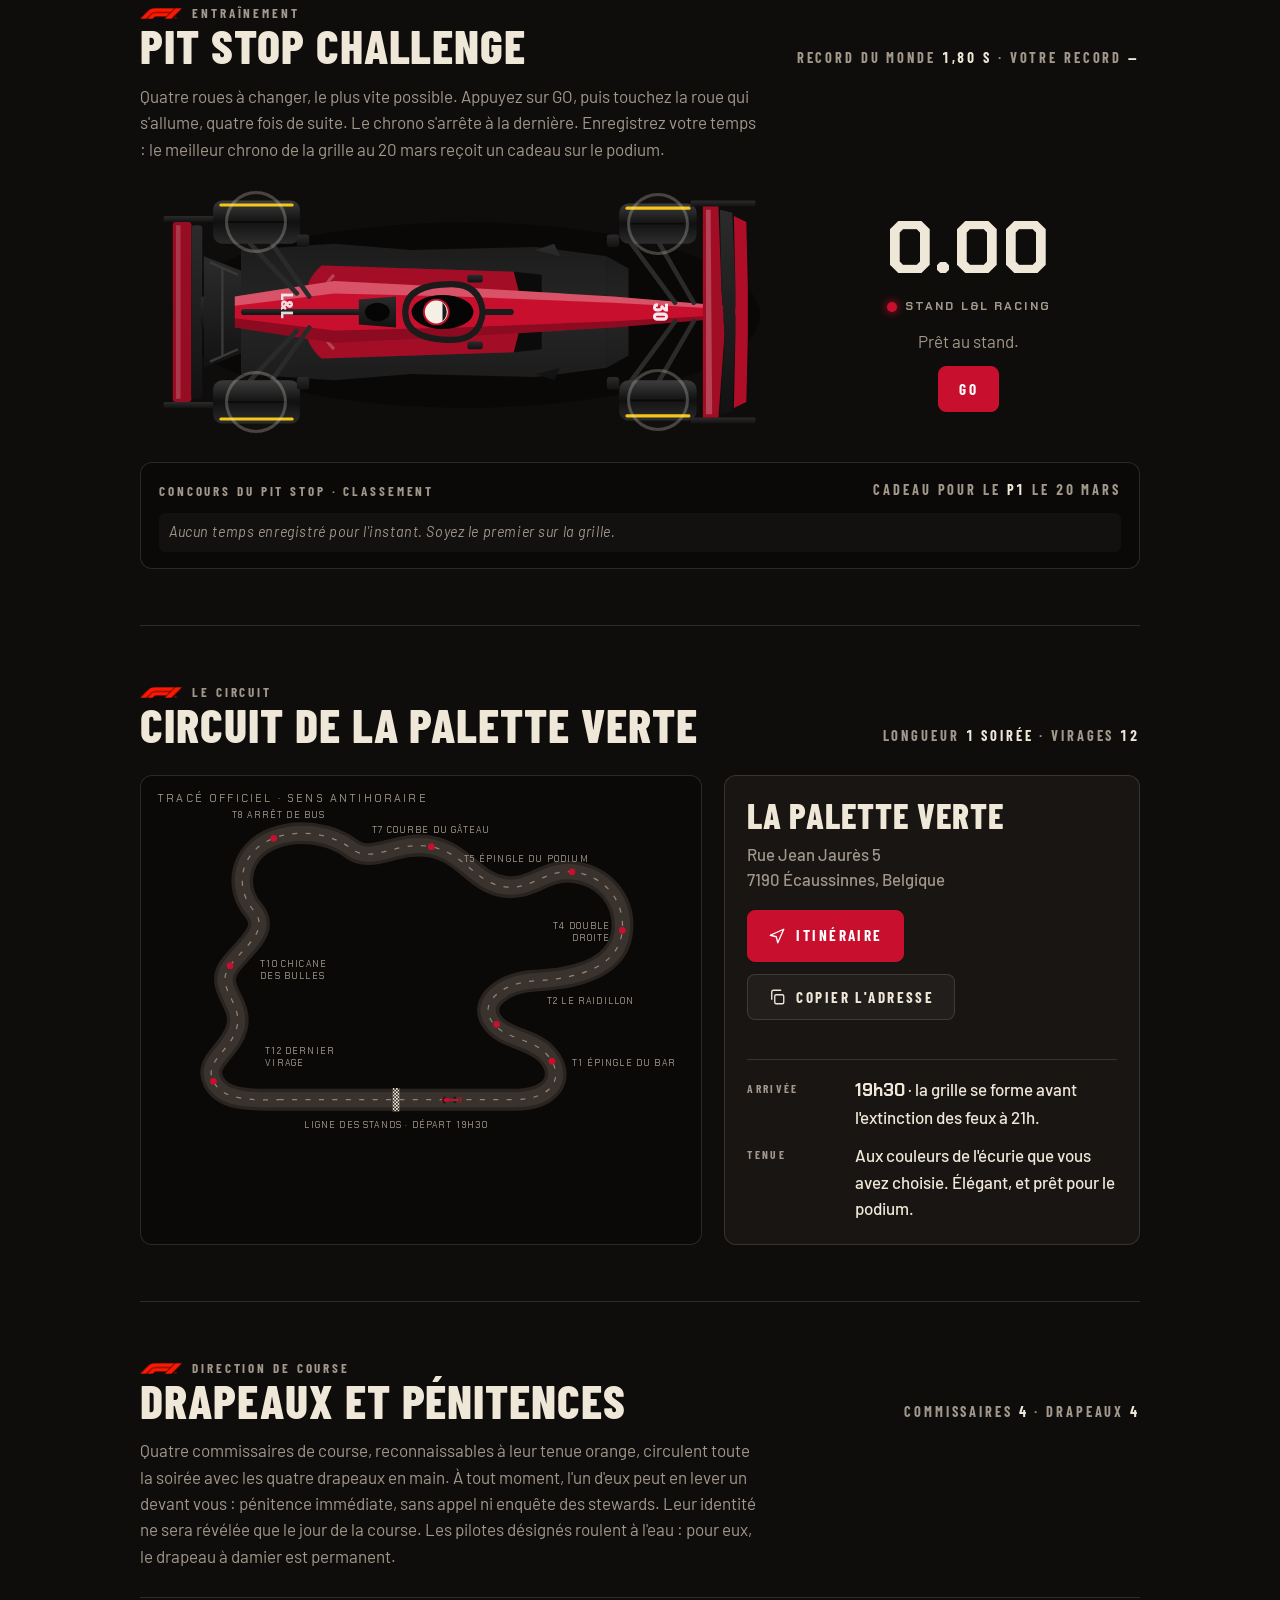
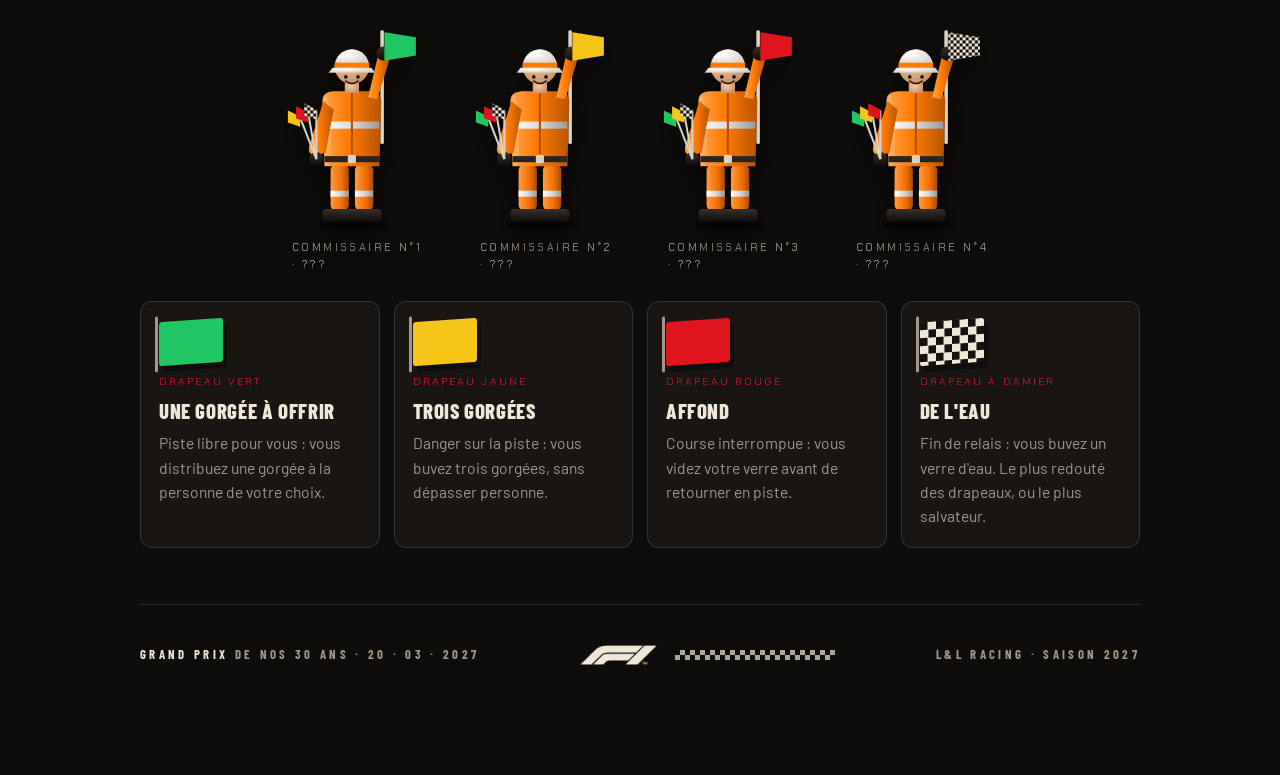
==== commit 0ebaed5f: "Version test : pit stop séquentiel (une roue à la fois, ordre aléatoire) contre les quatre doigts si" ====
--- a/test/index.html
+++ b/test/index.html
@@ -845,7 +845,7 @@
       </div>
       <p class="lap">Record du monde <b>1,80 s</b> · Votre record <b id="pit-best">—</b></p>
     </div>
-    <p class="lead">Quatre roues à changer, le plus vite possible. Appuyez sur GO, puis touchez les quatre roues. Le chrono s'arrête à la dernière. Enregistrez votre temps : le meilleur chrono de la grille au 20 mars reçoit un cadeau sur le podium.</p>
+    <p class="lead">Quatre roues à changer, le plus vite possible. Appuyez sur GO, puis touchez la roue qui s'allume, quatre fois de suite. Le chrono s'arrête à la dernière. Enregistrez votre temps : le meilleur chrono de la grille au 20 mars reçoit un cadeau sur le podium.</p>
     <div class="pit-wrap">
       <div class="pit" id="pit">
         <svg viewBox="0 0 400 160" class="pit-car" aria-hidden="true"><use href="#f1car-detail"/></svg>
@@ -1509,15 +1509,19 @@
   if (pitBest) $("pit-best").textContent = fmt(pitBest) + " s";
   wheels.forEach(function(w){ w.disabled = true; });
   function pitTick(){ $("pit-clock").textContent = fmt(performance.now() - pitStart); pitRaf = requestAnimationFrame(pitTick); }
+  var pitOrder = [];
+  function armNext(){ var i = pitOrder[pitDone]; wheels.forEach(function(w){ var on = parseInt(w.getAttribute("data-w"), 10) === i; w.disabled = !on; w.classList.toggle("armed", on); }); }
   $("pit-go").addEventListener("click", function(){
-    pitDone = 0; wheels.forEach(function(w){ w.disabled = false; w.classList.remove("done"); w.classList.add("armed"); });
-    $("pit-go").hidden = true; $("pit-reset").hidden = true; $("pit-verdict").textContent = "Changez les quatre roues !";
+    pitDone = 0; pitOrder = [0, 1, 2, 3].sort(function(){ return Math.random() - 0.5; });
+    wheels.forEach(function(w){ w.classList.remove("done", "armed"); w.disabled = true; }); armNext();
+    $("pit-go").hidden = true; $("pit-reset").hidden = true; $("pit-verdict").textContent = "Touchez la roue qui s'allume !";
     pitStart = performance.now(); pitTick(); unlockAudio(); beep(1180, 0.15, 0.2);
   });
   wheels.forEach(function(w){
     w.addEventListener("click", function(){
-      if (w.classList.contains("done")) return;
+      if (w.disabled || w.classList.contains("done") || !w.classList.contains("armed")) return;
       w.classList.remove("armed"); w.classList.add("done"); pitDone++; beep(600, 0.06, 0.15);
+      if (pitDone < 4) armNext();
       if (pitDone === 4) {
         cancelAnimationFrame(pitRaf);
         var ms = performance.now() - pitStart; $("pit-clock").textContent = fmt(ms);
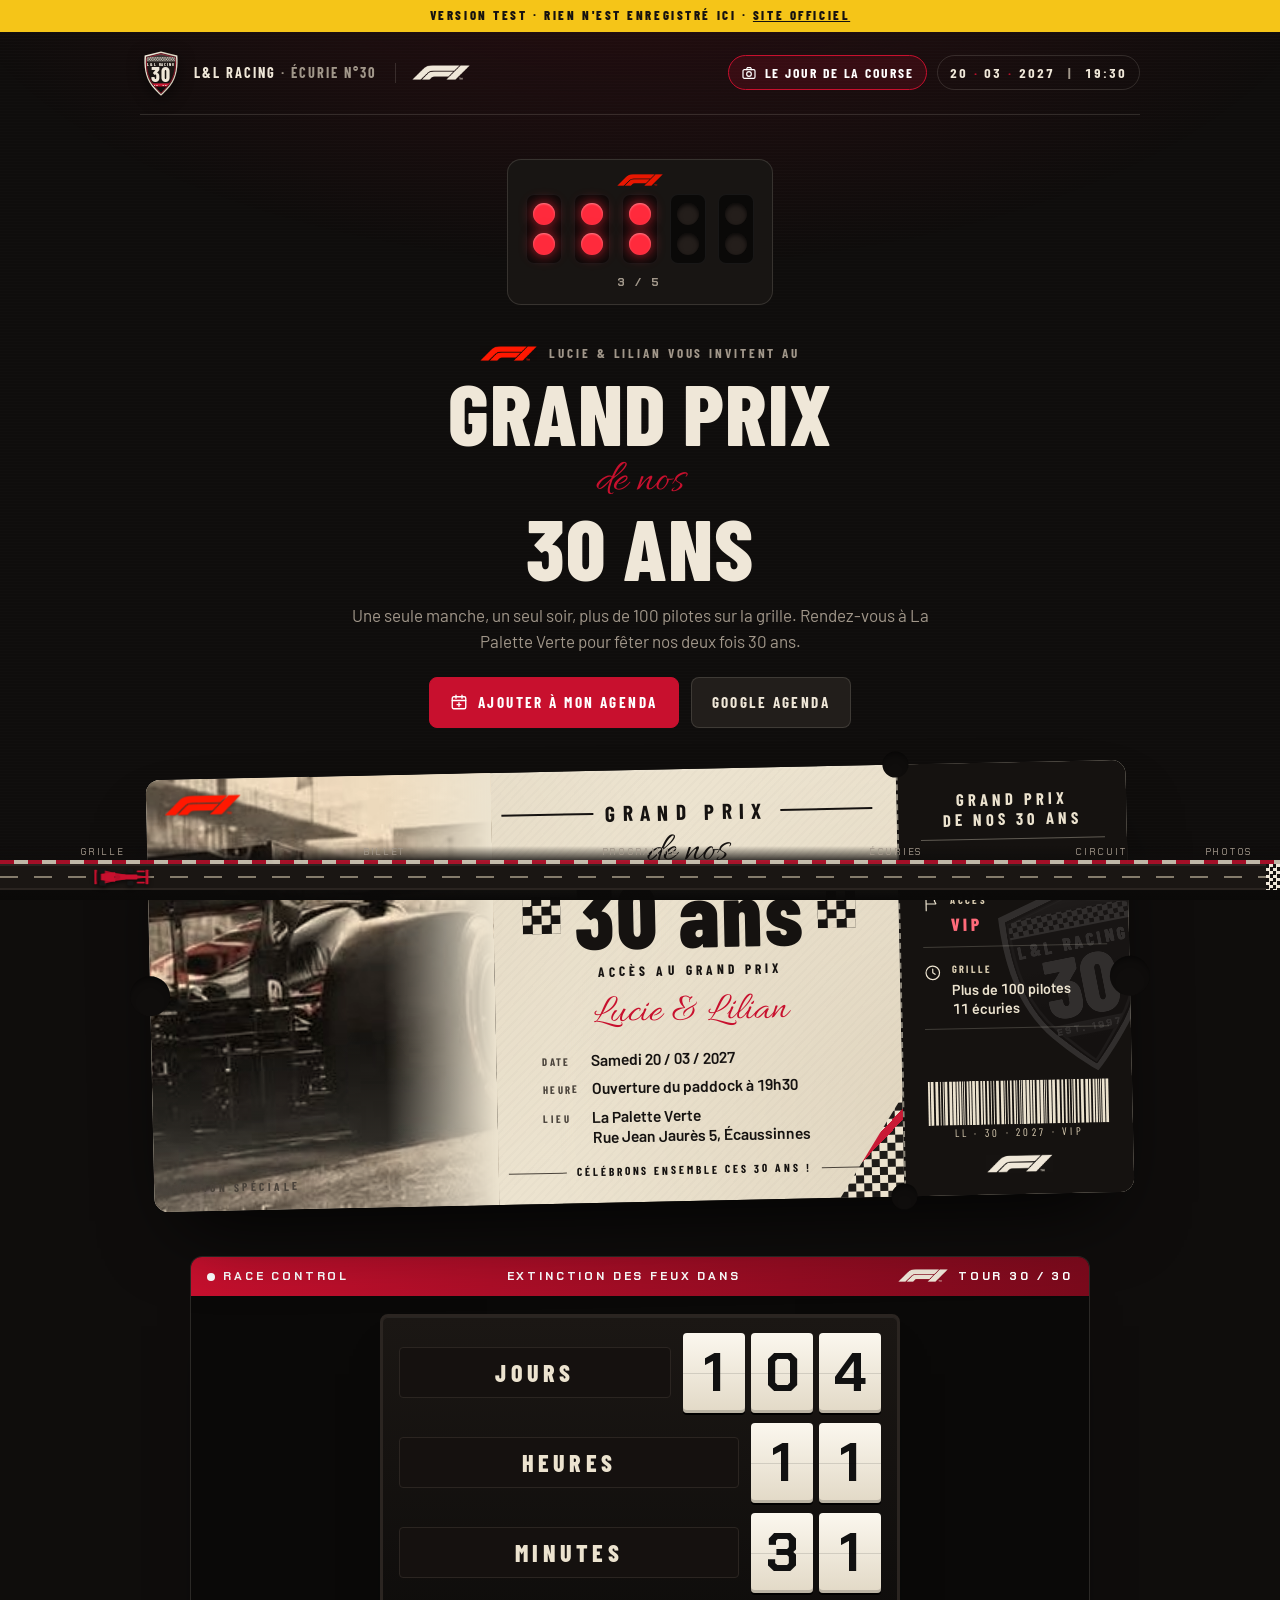
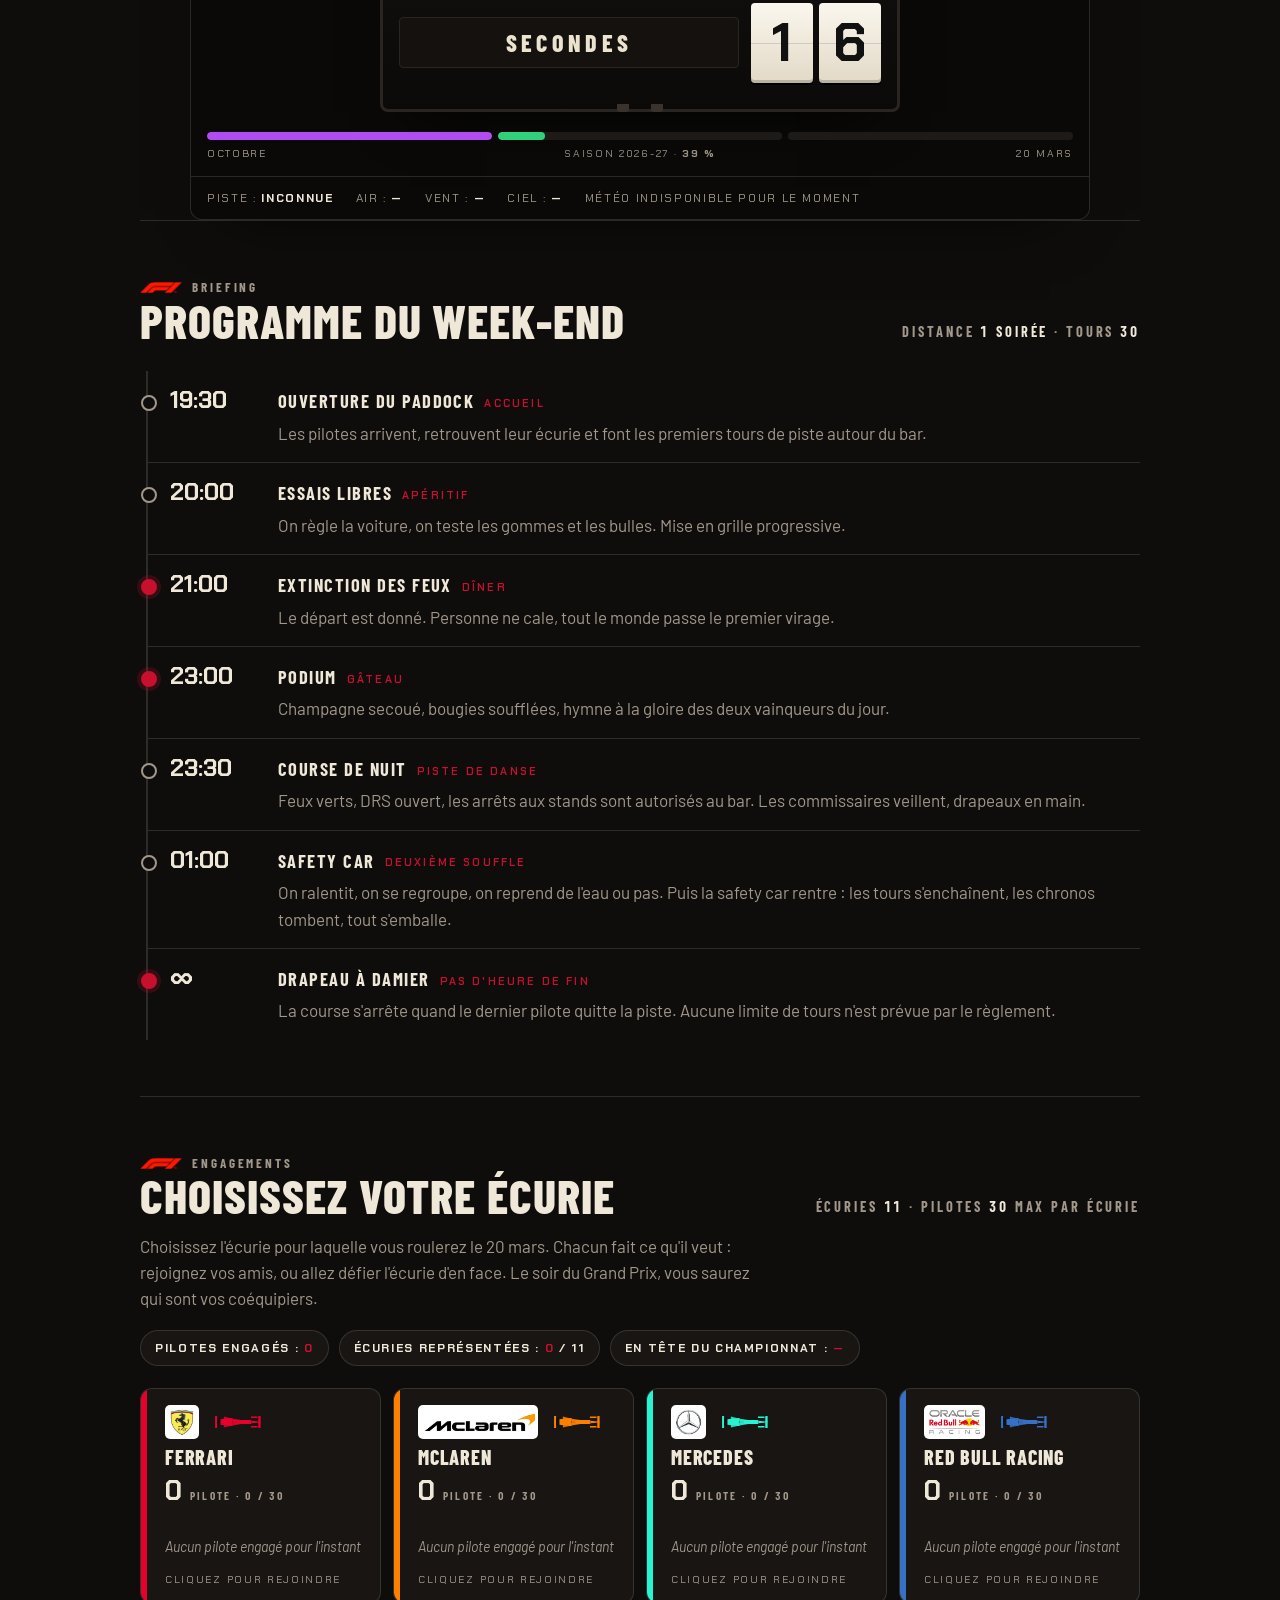
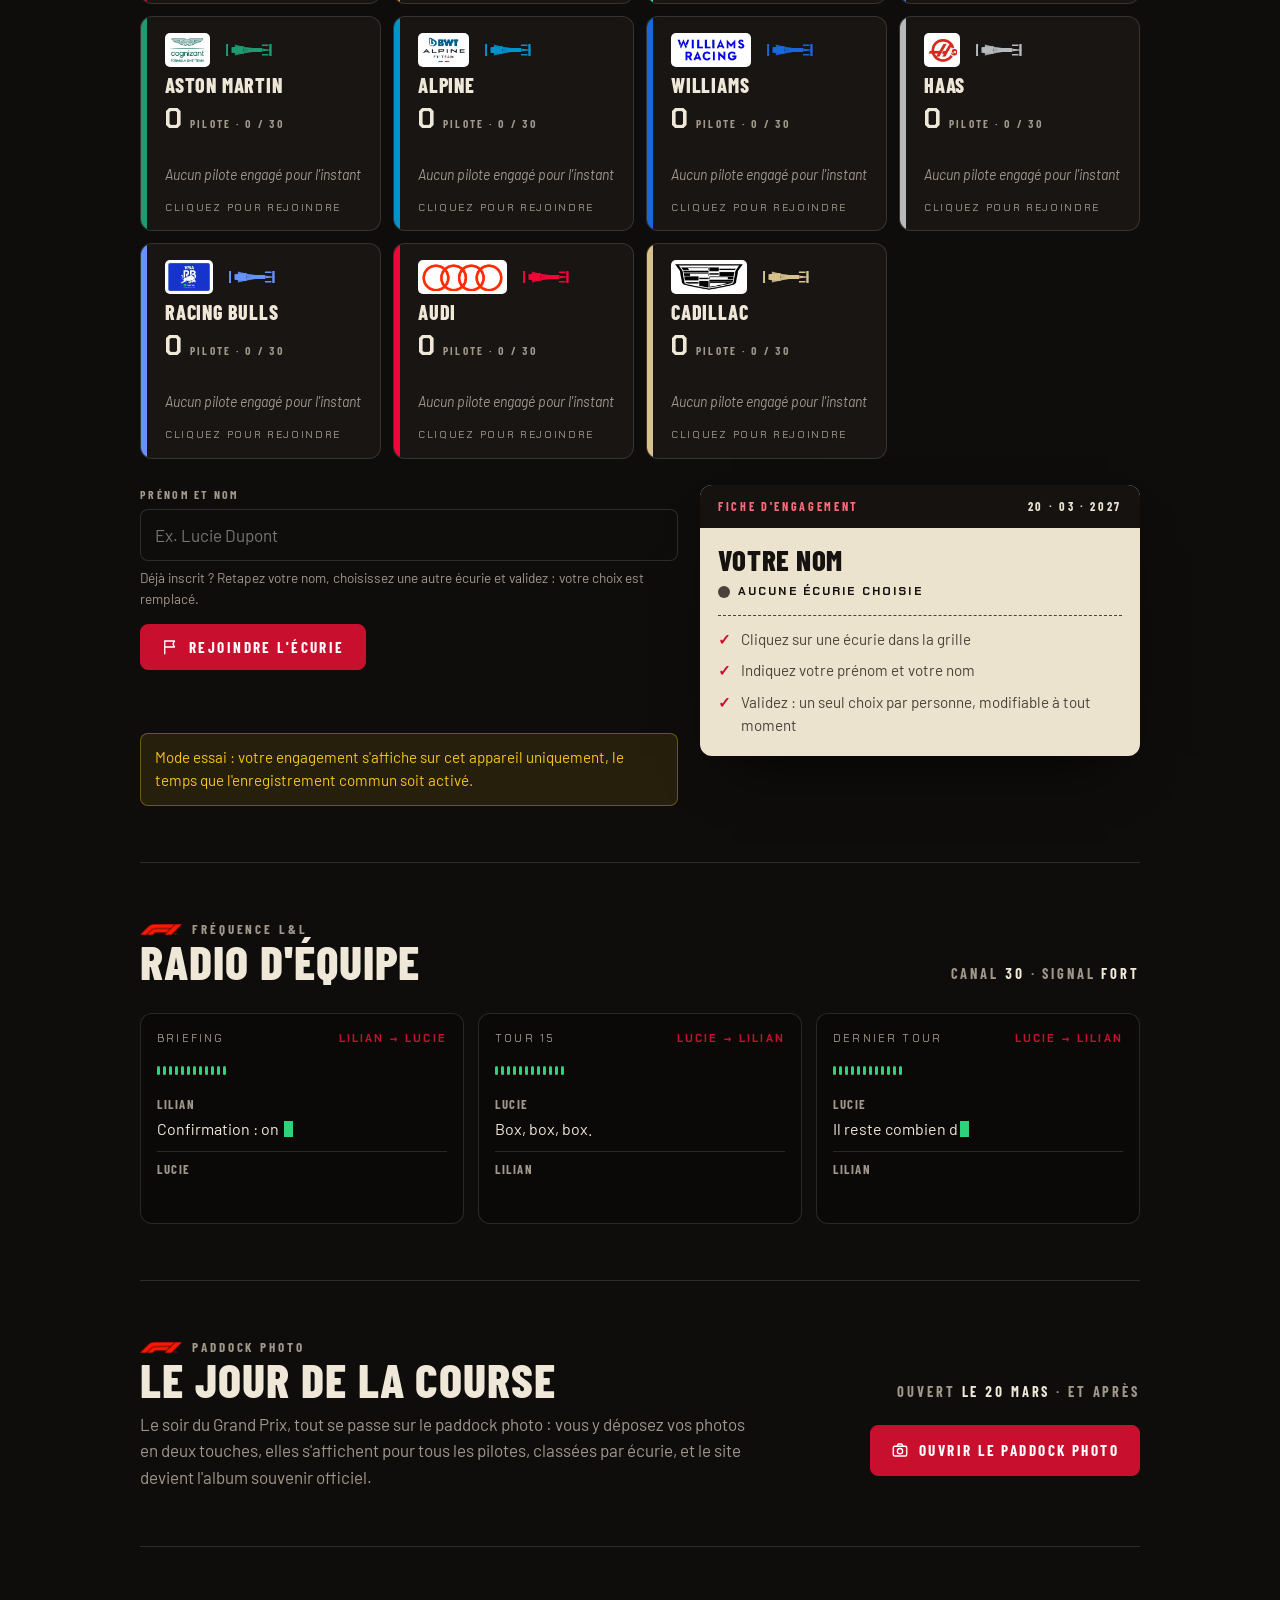
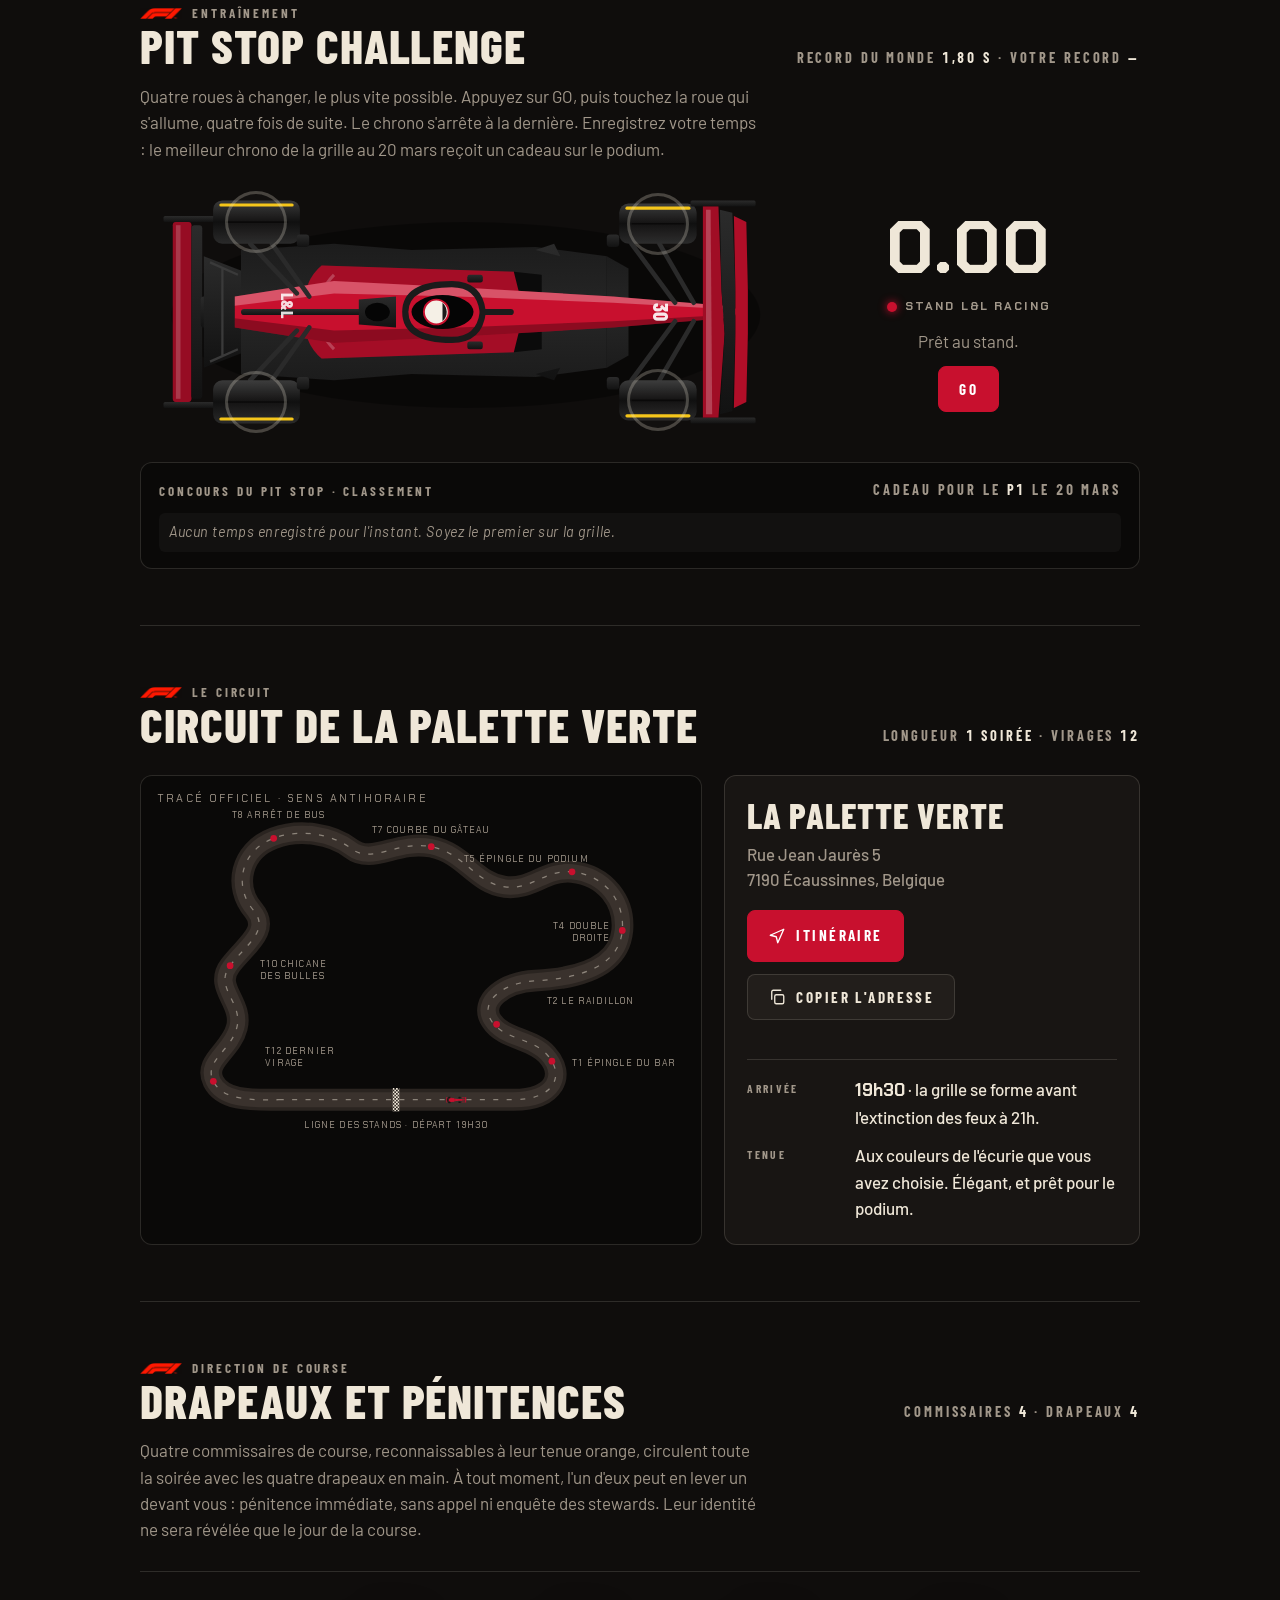
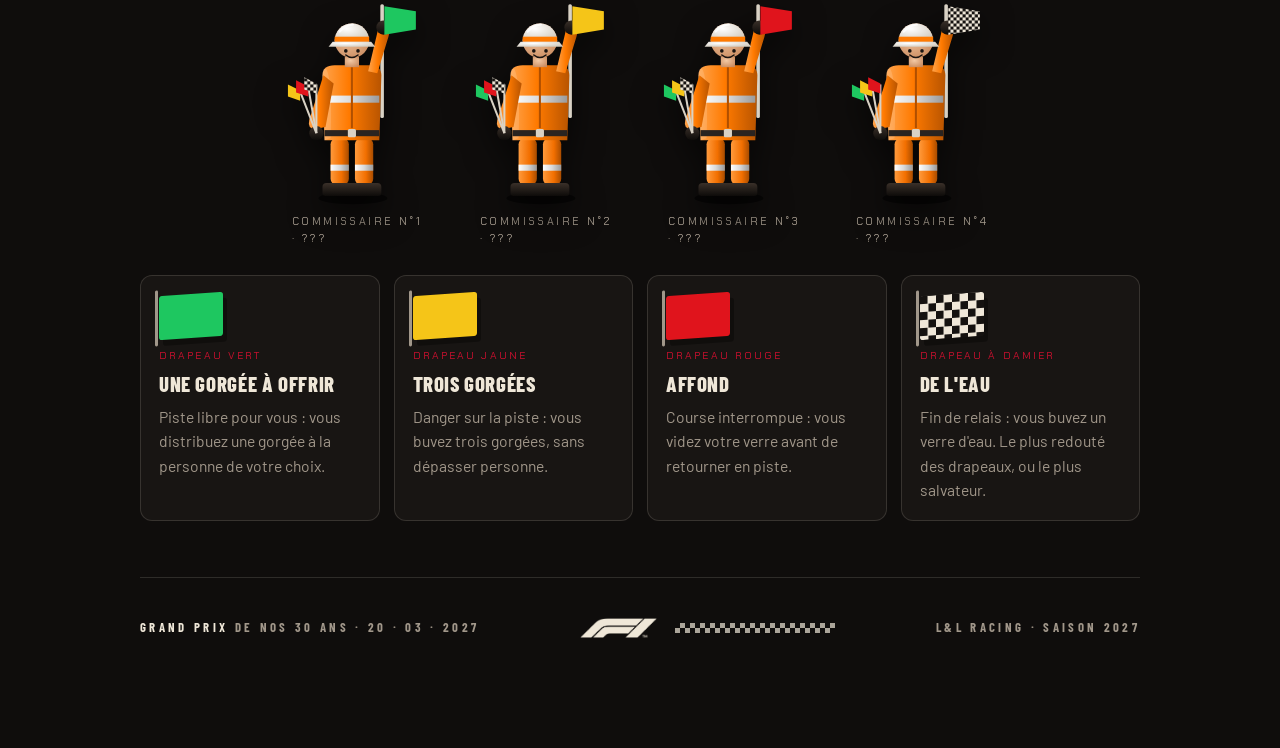
==== commit 16f5627c: "Commissaires : retrait de la phrase sur les pilotes désignés à l'eau Co-Authored-By: Claude Fable 5." ====
--- a/test/index.html
+++ b/test/index.html
@@ -946,7 +946,7 @@
       </div>
       <p class="lap">Commissaires <b>4</b> · Drapeaux <b>4</b></p>
     </div>
-    <p class="lead">Quatre commissaires de course, reconnaissables à leur tenue orange, circulent toute la soirée avec les quatre drapeaux en main. À tout moment, l'un d'eux peut en lever un devant vous : pénitence immédiate, sans appel ni enquête des stewards. Leur identité ne sera révélée que le jour de la course. Les pilotes désignés roulent à l'eau : pour eux, le drapeau à damier est permanent.</p>
+    <p class="lead">Quatre commissaires de course, reconnaissables à leur tenue orange, circulent toute la soirée avec les quatre drapeaux en main. À tout moment, l'un d'eux peut en lever un devant vous : pénitence immédiate, sans appel ni enquête des stewards. Leur identité ne sera révélée que le jour de la course.</p>
     <div class="marshals" aria-hidden="true">
       <div class="mshl"><svg viewBox="0 0 130 214"><use href="#marshal"/><line x1="24" y1="141" x2="8" y2="100" stroke="#d9d2c5" stroke-width="2"/><path d="M8 99 L-4 93 L-4 105 L8 109 Z" fill="#f5c518"/><line x1="24" y1="141" x2="16" y2="96" stroke="#d9d2c5" stroke-width="2"/><path d="M16 95 L4 89 L4 101 L16 105 Z" fill="#e0141c"/><line x1="24" y1="141" x2="24" y2="93" stroke="#d9d2c5" stroke-width="2"/><path d="M24 92 L12 86 L12 98 L24 102 Z" fill="url(#chkflag)"/><path d="M91 16 L122 21 L122 39 L91 44 Z" fill="#1ec760"/></svg><span>Commissaire n°1 · ???</span></div>
       <div class="mshl"><svg viewBox="0 0 130 214"><use href="#marshal"/><line x1="24" y1="141" x2="8" y2="100" stroke="#d9d2c5" stroke-width="2"/><path d="M8 99 L-4 93 L-4 105 L8 109 Z" fill="#1ec760"/><line x1="24" y1="141" x2="16" y2="96" stroke="#d9d2c5" stroke-width="2"/><path d="M16 95 L4 89 L4 101 L16 105 Z" fill="#e0141c"/><line x1="24" y1="141" x2="24" y2="93" stroke="#d9d2c5" stroke-width="2"/><path d="M24 92 L12 86 L12 98 L24 102 Z" fill="url(#chkflag)"/><path d="M91 16 L122 21 L122 39 L91 44 Z" fill="#f5c518"/></svg><span>Commissaire n°2 · ???</span></div>
